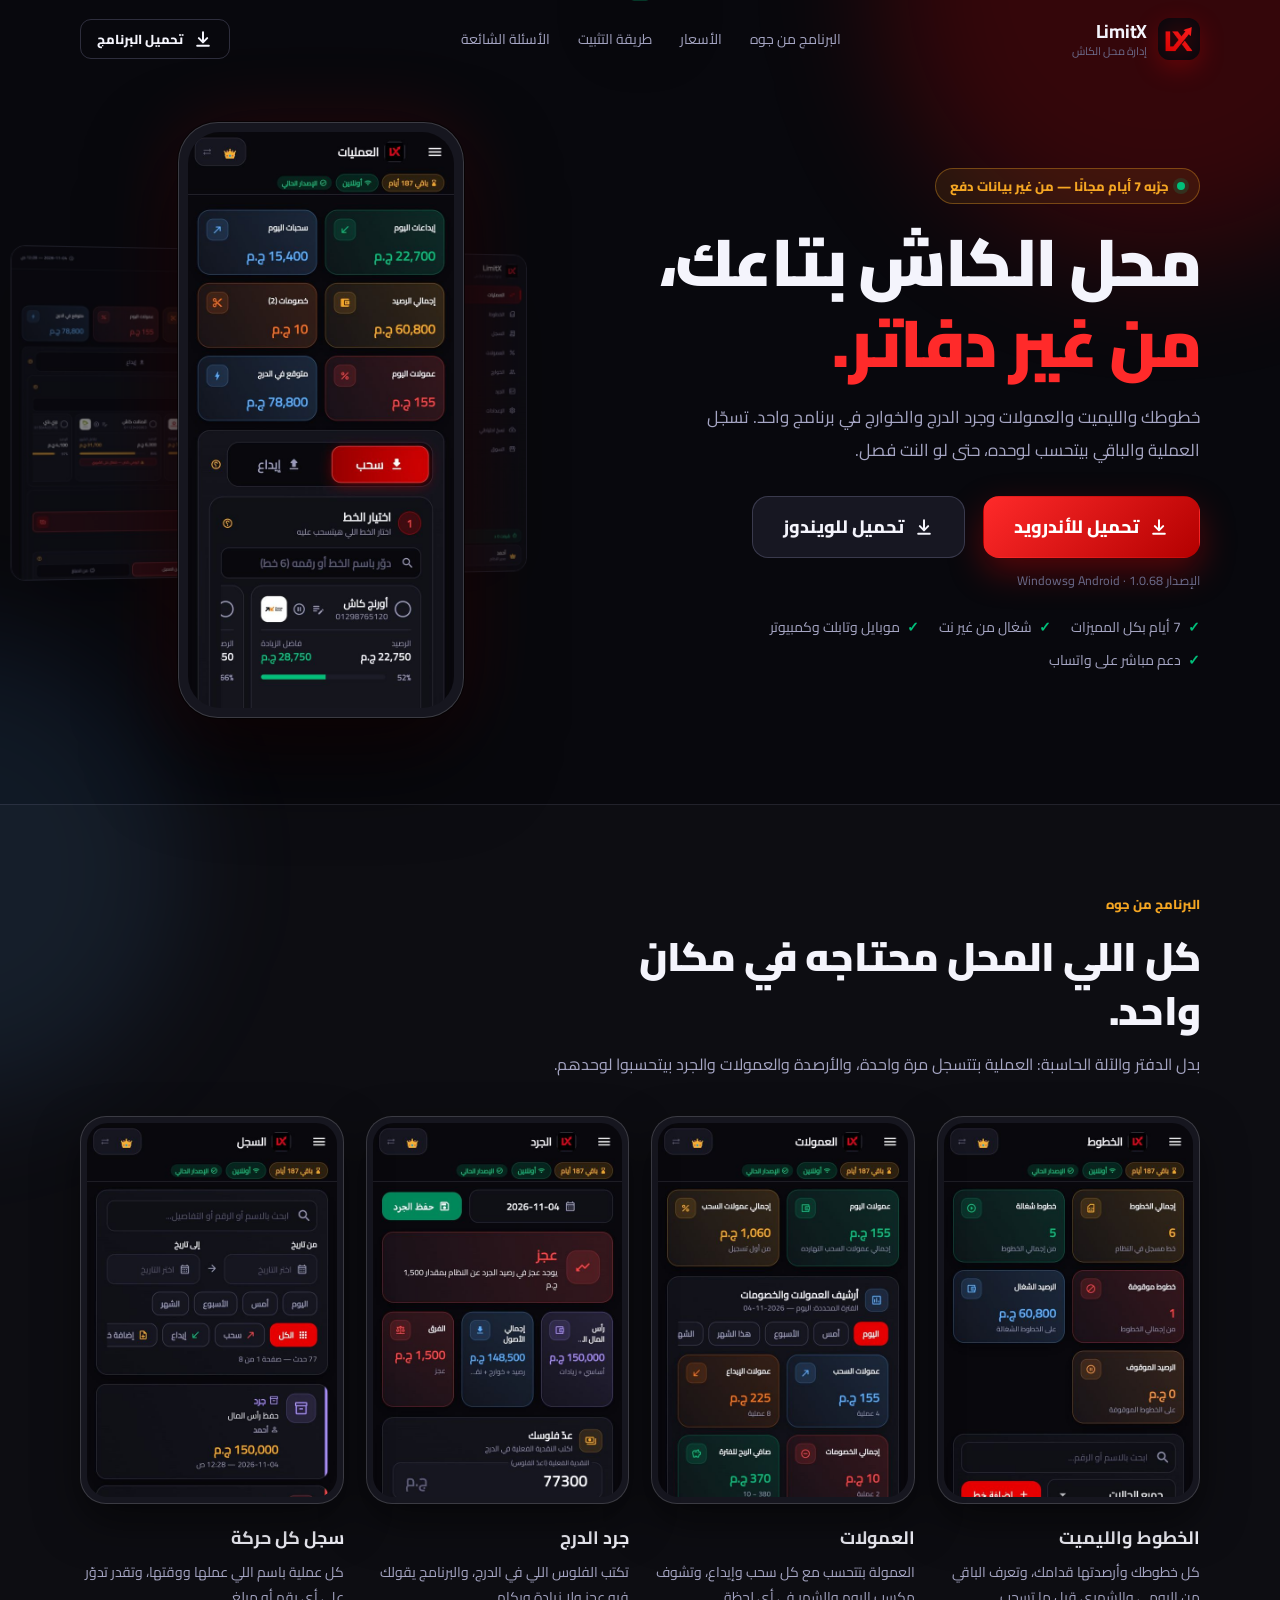
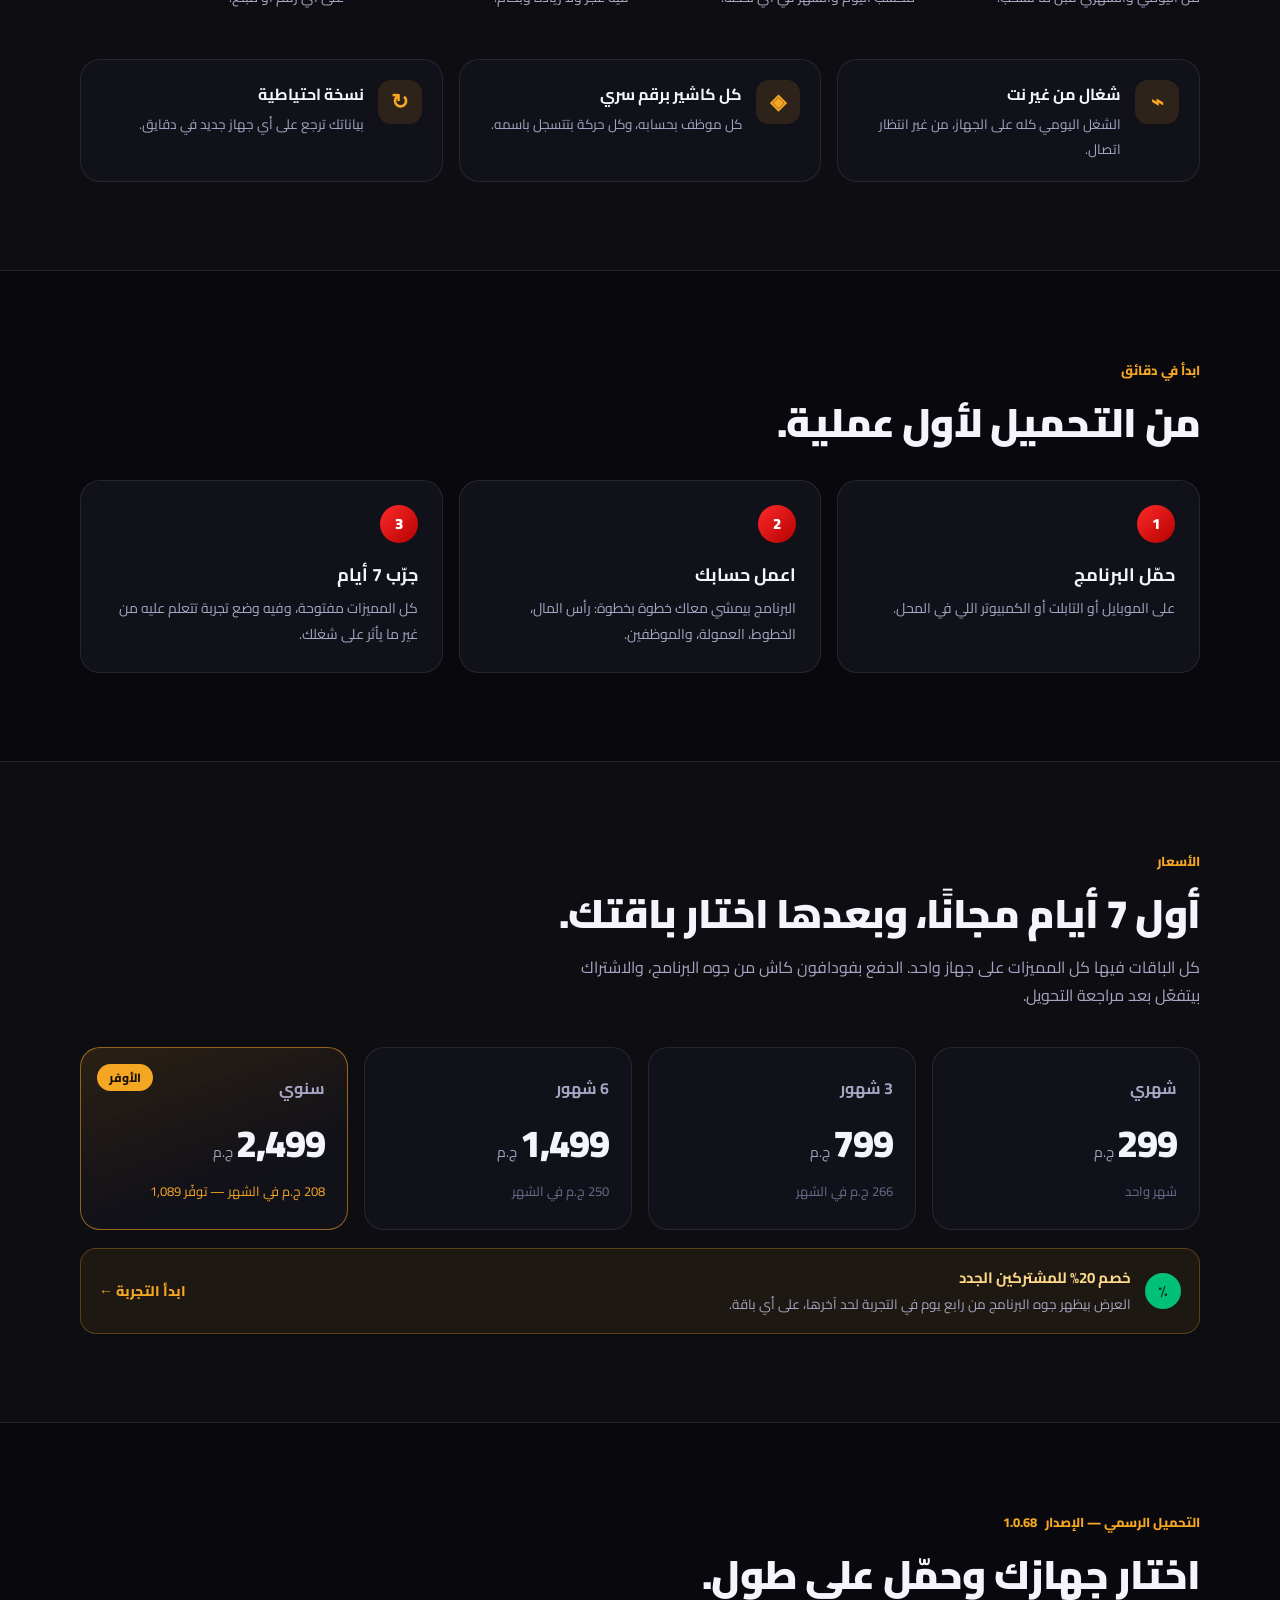
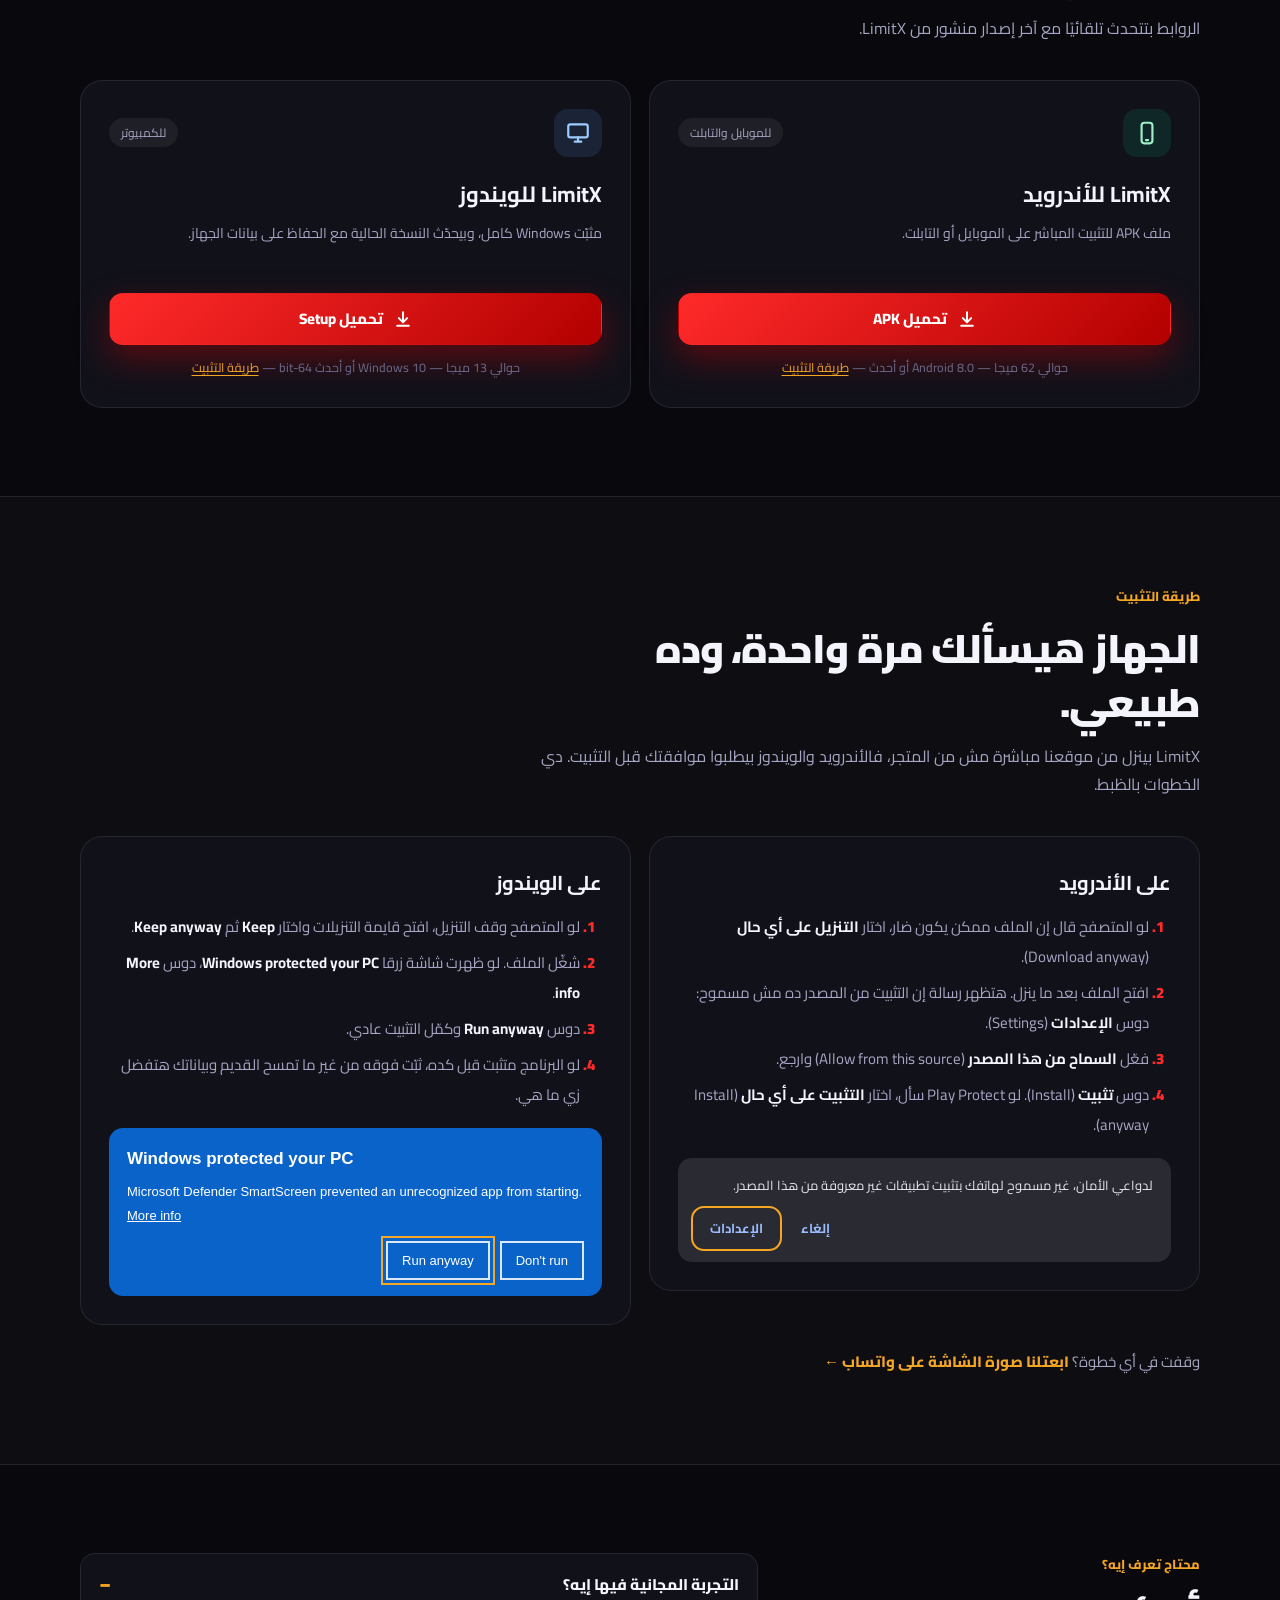
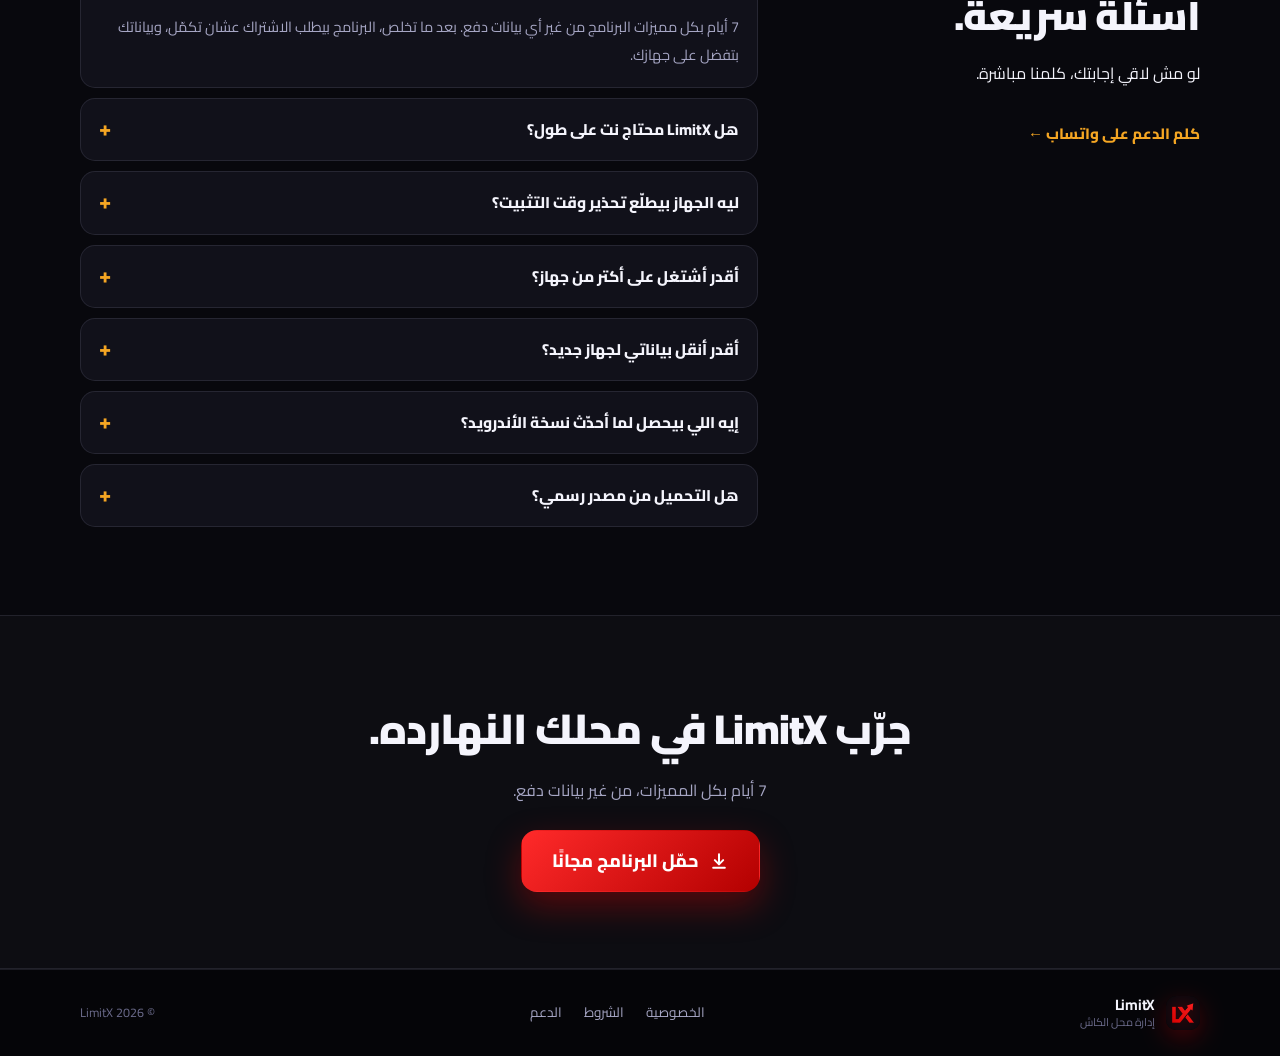
==== index.html @ 3434c6d4 "feat: redesigned page with direct download for the visitor's device The main button now downloads th" ====
<!doctype html>
<html lang="ar" dir="rtl">
  <head>
    <meta charset="utf-8" />
    <meta name="viewport" content="width=device-width, initial-scale=1" />
    <meta name="theme-color" content="#08080d" />
    <meta
      name="description"
      content="LimitX برنامج إدارة محل الكاش: الخطوط والليميت والعمولات والجرد والخوارج على Android وWindows. حمّله وجرّبه 7 أيام مجانًا."
    />
    <meta property="og:title" content="LimitX | إدارة محل الكاش من غير دفاتر" />
    <meta
      property="og:description"
      content="خطوطك وعمولاتك وجرد الدرج في برنامج واحد شغال من غير نت. حمّله وجرّبه 7 أيام مجانًا."
    />
    <meta property="og:type" content="website" />
    <meta property="og:image" content="https://dawoodalaa.github.io/LimitX-site/assets/limitx-icon.png" />
    <title>LimitX | برنامج إدارة محل الكاش</title>
    <link rel="icon" href="assets/limitx-icon.png" />
    <link rel="preconnect" href="https://fonts.googleapis.com" />
    <link rel="preconnect" href="https://fonts.gstatic.com" crossorigin />
    <link rel="stylesheet" href="styles.css?v=3" />
  </head>
  <body>
    <svg width="0" height="0" style="position:absolute" aria-hidden="true">
      <symbol id="i-download" viewBox="0 0 24 24" fill="none" stroke="currentColor" stroke-width="2.4" stroke-linecap="round" stroke-linejoin="round"><path d="M12 4v11" /><path d="m7 11 5 5 5-5" /><path d="M5 20h14" /></symbol>
      <symbol id="i-phone" viewBox="0 0 24 24" fill="none" stroke="currentColor" stroke-width="2" stroke-linecap="round" stroke-linejoin="round"><rect x="7" y="2.5" width="10" height="19" rx="2.5" /><path d="M11 18.5h2" /></symbol>
      <symbol id="i-desktop" viewBox="0 0 24 24" fill="none" stroke="currentColor" stroke-width="2" stroke-linecap="round" stroke-linejoin="round"><rect x="3" y="4" width="18" height="12" rx="2" /><path d="M9 20h6M12 16v4" /></symbol>
    </svg>

    <div class="page-glow page-glow-one"></div>
    <div class="page-glow page-glow-two"></div>

    <header class="site-header container">
      <a class="brand" href="#top" aria-label="LimitX - الصفحة الرئيسية">
        <span class="brand-mark"><img src="assets/limitx-icon.png" alt="" width="42" height="42" /></span>
        <span>
          <strong>LimitX</strong>
          <small>إدارة محل الكاش</small>
        </span>
      </a>
      <nav class="main-nav" aria-label="التنقل الرئيسي">
        <a href="#screens">البرنامج من جوه</a>
        <a href="#pricing">الأسعار</a>
        <a href="#install">طريقة التثبيت</a>
        <a href="#faq">الأسئلة الشائعة</a>
      </nav>
      <a class="button button-small button-outline" href="#download" data-dl="auto" data-short="1"><svg class="dl-icon"><use href="#i-download" /></svg><span data-label>تحميل البرنامج</span></a>
    </header>

    <main id="top">
      <section class="hero container">
        <div class="hero-copy">
          <p class="pill"><span class="status-dot"></span> جرّبه 7 أيام مجانًا — من غير بيانات دفع</p>
          <h1>محل الكاش بتاعك،<br /><em>من غير دفاتر.</em></h1>
          <p class="hero-lead">
            خطوطك والليميت والعمولات وجرد الدرج والخوارج في برنامج واحد.
            تسجّل العملية والباقي بيتحسب لوحده، حتى لو النت فصل.
          </p>

          <div id="hero-cta" class="hero-cta">
            <a id="hero-android" class="button button-primary button-big" href="#download" data-dl="android"><svg class="dl-icon"><use href="#i-download" /></svg><span data-label>تحميل للأندرويد</span></a>
            <a id="hero-windows" class="button button-secondary button-big" href="#download" data-dl="windows"><svg class="dl-icon"><use href="#i-download" /></svg><span data-label>تحميل للويندوز</span></a>
          </div>
          <p id="hero-meta" class="hero-meta">Android وWindows</p>

          <div id="inapp-note" class="notice" hidden>
            <span><strong>التحميل ممكن ما يشتغلش من جوه فيسبوك أو إنستجرام.</strong> افتح الصفحة في Chrome وحمّل من هناك.</span>
            <a id="open-in-chrome" class="button button-small button-outline" href="#download">افتح في Chrome</a>
          </div>
          <div id="ios-note" class="notice" hidden>
            <span><strong>LimitX شغال على أندرويد وويندوز.</strong> ابعت الرابط لنفسك وافتحه على جهاز المحل.</span>
            <a id="share-whatsapp" class="button button-small button-outline" href="https://wa.me/" target="_blank" rel="noopener">ابعت الرابط على واتساب</a>
          </div>
          <div id="app-update-context" class="update-context" hidden>
            <strong>جاي من داخل التطبيق؟</strong>
            <span>احفظ نسخة احتياطية قبل تحديث Android، ثم ثبّت النسخة الجديدة.</span>
          </div>

          <ul class="hero-points">
            <li>7 أيام بكل المميزات</li>
            <li>شغال من غير نت</li>
            <li>موبايل وتابلت وكمبيوتر</li>
            <li>دعم مباشر على واتساب</li>
          </ul>
        </div>

        <div class="hero-visual" aria-hidden="true">
          <img class="desk-shot" src="assets/shot-desktop.jpg" alt="" width="1200" height="750" />
          <div class="phone"><img src="assets/shot-ops.jpg" alt="" width="600" height="1298" /></div>
        </div>
      </section>

      <section id="screens" class="section section-muted">
        <div class="container">
          <div class="section-heading">
            <p class="eyebrow">البرنامج من جوه</p>
            <h2>كل اللي المحل محتاجه في مكان واحد.</h2>
            <p>بدل الدفتر والآلة الحاسبة: العملية بتتسجل مرة واحدة، والأرصدة والعمولات والجرد بيتحسبوا لوحدهم.</p>
          </div>
          <div class="screens">
            <article class="screen-card">
              <div class="phone phone-small"><img src="assets/shot-limits.jpg" alt="شاشة الخطوط والليميت في LimitX" width="560" height="840" loading="lazy" /></div>
              <h3>الخطوط والليميت</h3>
              <p>كل خطوطك وأرصدتها قدامك، وتعرف الباقي من اليومي والشهري قبل ما تسحب.</p>
            </article>
            <article class="screen-card">
              <div class="phone phone-small"><img src="assets/shot-fees.jpg" alt="شاشة العمولات في LimitX" width="560" height="840" loading="lazy" /></div>
              <h3>العمولات</h3>
              <p>العمولة بتتحسب مع كل سحب وإيداع، وتشوف مكسب اليوم والشهر في أي لحظة.</p>
            </article>
            <article class="screen-card">
              <div class="phone phone-small"><img src="assets/shot-jard.jpg" alt="شاشة الجرد في LimitX" width="560" height="840" loading="lazy" /></div>
              <h3>جرد الدرج</h3>
              <p>تكتب الفلوس اللي في الدرج، والبرنامج يقولك فيه عجز ولا زيادة وبكام.</p>
            </article>
            <article class="screen-card">
              <div class="phone phone-small"><img src="assets/shot-log.jpg" alt="سجل العمليات في LimitX" width="560" height="840" loading="lazy" /></div>
              <h3>سجل كل حركة</h3>
              <p>كل عملية باسم اللي عملها ووقتها، وتقدر تدوّر على أي رقم أو مبلغ.</p>
            </article>
          </div>
          <div class="benefits">
            <article class="card benefit"><span class="benefit-icon">⌁</span><div><h3>شغال من غير نت</h3><p>الشغل اليومي كله على الجهاز، من غير انتظار اتصال.</p></div></article>
            <article class="card benefit"><span class="benefit-icon">◈</span><div><h3>كل كاشير برقم سري</h3><p>كل موظف بحسابه، وكل حركة بتتسجل باسمه.</p></div></article>
            <article class="card benefit"><span class="benefit-icon">↻</span><div><h3>نسخة احتياطية</h3><p>بياناتك ترجع على أي جهاز جديد في دقايق.</p></div></article>
          </div>
        </div>
      </section>

      <section id="how-it-works" class="section container">
        <div class="section-heading compact-heading">
          <p class="eyebrow">ابدأ في دقائق</p>
          <h2>من التحميل لأول عملية.</h2>
        </div>
        <div class="steps-grid">
          <article class="step-card"><span>1</span><h3>حمّل البرنامج</h3><p>على الموبايل أو التابلت أو الكمبيوتر اللي في المحل.</p></article>
          <article class="step-card"><span>2</span><h3>اعمل حسابك</h3><p>البرنامج بيمشي معاك خطوة بخطوة: رأس المال، الخطوط، العمولة، والموظفين.</p></article>
          <article class="step-card"><span>3</span><h3>جرّب 7 أيام</h3><p>كل المميزات مفتوحة، وفيه وضع تجربة تتعلم عليه من غير ما يأثر على شغلك.</p></article>
        </div>
      </section>

      <section id="pricing" class="section section-muted">
        <div class="container">
          <div class="section-heading">
            <p class="eyebrow">الأسعار</p>
            <h2>أول 7 أيام مجانًا، وبعدها اختار باقتك.</h2>
            <p>كل الباقات فيها كل المميزات على جهاز واحد. الدفع بفودافون كاش من جوه البرنامج، والاشتراك بيتفعّل بعد مراجعة التحويل.</p>
          </div>
          <div class="price-grid">
            <article class="price-card">
              <h3>شهري</h3>
              <p class="price"><b>299</b> ج.م</p>
              <p class="price-note">شهر واحد</p>
            </article>
            <article class="price-card">
              <h3>3 شهور</h3>
              <p class="price"><b>799</b> ج.م</p>
              <p class="price-note">266 ج.م في الشهر</p>
            </article>
            <article class="price-card">
              <h3>6 شهور</h3>
              <p class="price"><b>1,499</b> ج.م</p>
              <p class="price-note">250 ج.م في الشهر</p>
            </article>
            <article class="price-card price-card-best">
              <span class="price-tag">الأوفر</span>
              <h3>سنوي</h3>
              <p class="price"><b>2,499</b> ج.م</p>
              <p class="price-note">208 ج.م في الشهر — توفّر 1,089</p>
            </article>
          </div>
          <div class="callout">
            <span class="callout-icon">٪</span>
            <div><strong>خصم 20% للمشتركين الجدد</strong><p>العرض بيظهر جوه البرنامج من رابع يوم في التجربة لحد آخرها، على أي باقة.</p></div>
            <a href="#download" data-dl="auto" data-short="1"><span data-label>ابدأ التجربة</span> ←</a>
          </div>
        </div>
      </section>

      <section id="download" class="section container">
        <div class="section-heading">
          <p class="eyebrow">التحميل الرسمي — الإصدار <span data-version>1.0.68</span></p>
          <h2>اختار جهازك وحمّل على طول.</h2>
          <p>الروابط بتتحدث تلقائيًا مع آخر إصدار منشور من LimitX.</p>
        </div>
        <div class="download-grid">
          <article class="download-card" data-platform-card="android">
            <div class="download-card-top"><span class="platform-icon"><svg><use href="#i-phone" /></svg></span><span class="platform-tag">للموبايل والتابلت</span></div>
            <h3>LimitX للأندرويد</h3>
            <p>ملف APK للتثبيت المباشر على الموبايل أو التابلت.</p>
            <a id="download-android" class="button button-primary button-wide" href="https://github.com/DawoodAlaa/limitx-releases/releases/download/v1.0.68/LimitX-App-1.0.68.apk" data-dl="android"><svg class="dl-icon"><use href="#i-download" /></svg>تحميل APK</a>
            <small>حوالي 62 ميجا — Android 8.0 أو أحدث — <a class="inline-link" href="#install-android">طريقة التثبيت</a></small>
          </article>
          <article class="download-card" data-platform-card="windows">
            <div class="download-card-top"><span class="platform-icon"><svg><use href="#i-desktop" /></svg></span><span class="platform-tag">للكمبيوتر</span></div>
            <h3>LimitX للويندوز</h3>
            <p>مثبّت Windows كامل، وبيحدّث النسخة الحالية مع الحفاظ على بيانات الجهاز.</p>
            <a id="download-windows" class="button button-primary button-wide" href="https://github.com/DawoodAlaa/limitx-releases/releases/download/v1.0.68/LimitX-Setup.exe" data-dl="windows"><svg class="dl-icon"><use href="#i-download" /></svg>تحميل Setup</a>
            <small>حوالي 13 ميجا — Windows 10 أو أحدث 64-bit — <a class="inline-link" href="#install-windows">طريقة التثبيت</a></small>
          </article>
        </div>
      </section>

      <section id="install" class="section section-muted">
        <div class="container">
          <div class="section-heading">
            <p class="eyebrow">طريقة التثبيت</p>
            <h2>الجهاز هيسألك مرة واحدة، وده طبيعي.</h2>
            <p>LimitX بينزل من موقعنا مباشرة مش من المتجر، فالأندرويد والويندوز بيطلبوا موافقتك قبل التثبيت. دي الخطوات بالظبط.</p>
          </div>
          <div class="install-grid">
            <article id="install-android" class="install-card">
              <h3>على الأندرويد</h3>
              <ol>
                <li>لو المتصفح قال إن الملف ممكن يكون ضار، اختار <b>التنزيل على أي حال</b> (Download anyway).</li>
                <li>افتح الملف بعد ما ينزل. هتظهر رسالة إن التثبيت من المصدر ده مش مسموح: دوس <b>الإعدادات</b> (Settings).</li>
                <li>فعّل <b>السماح من هذا المصدر</b> (Allow from this source) وارجع.</li>
                <li>دوس <b>تثبيت</b> (Install). لو Play Protect سأل، اختار <b>التثبيت على أي حال</b> (Install anyway).</li>
              </ol>
              <div class="mock mock-android" aria-hidden="true">
                <p>لدواعي الأمان، غير مسموح لهاتفك بتثبيت تطبيقات غير معروفة من هذا المصدر.</p>
                <div class="mock-actions"><span>إلغاء</span><span class="mock-go">الإعدادات</span></div>
              </div>
            </article>
            <article id="install-windows" class="install-card">
              <h3>على الويندوز</h3>
              <ol>
                <li>لو المتصفح وقف التنزيل، افتح قايمة التنزيلات واختار <b>Keep</b> ثم <b>Keep anyway</b>.</li>
                <li>شغّل الملف. لو ظهرت شاشة زرقا <b>Windows protected your PC</b>، دوس <b>More info</b>.</li>
                <li>دوس <b>Run anyway</b> وكمّل التثبيت عادي.</li>
                <li>لو البرنامج متثبت قبل كده، ثبّت فوقه من غير ما تمسح القديم وبياناتك هتفضل زي ما هي.</li>
              </ol>
              <div class="mock mock-windows" aria-hidden="true" dir="ltr">
                <strong>Windows protected your PC</strong>
                <p>Microsoft Defender SmartScreen prevented an unrecognized app from starting. <u>More info</u></p>
                <div class="mock-actions"><span class="mock-go">Run anyway</span><span>Don't run</span></div>
              </div>
            </article>
          </div>
          <p class="install-help">وقفت في أي خطوة؟ <a class="text-link" href="https://wa.me/201002010877" target="_blank" rel="noopener">ابعتلنا صورة الشاشة على واتساب ←</a></p>
        </div>
      </section>

      <section id="faq" class="section container">
        <div class="faq-layout">
          <div class="section-heading compact-heading"><p class="eyebrow">محتاج تعرف إيه؟</p><h2>أسئلة سريعة.</h2><p>لو مش لاقي إجابتك، كلمنا مباشرة.</p><a class="text-link" href="https://wa.me/201002010877" target="_blank" rel="noopener">كلم الدعم على واتساب ←</a></div>
          <div class="faq-list">
            <details open><summary>التجربة المجانية فيها إيه؟</summary><p>7 أيام بكل مميزات البرنامج من غير أي بيانات دفع. بعد ما تخلص، البرنامج بيطلب الاشتراك عشان تكمّل، وبياناتك بتفضل على جهازك.</p></details>
            <details><summary>هل LimitX محتاج نت على طول؟</summary><p>لا. الشغل اليومي والبيانات على الجهاز وبيشتغلوا من غير نت. البرنامج محتاج اتصال كل فترة بس عشان يتأكد من الاشتراك.</p></details>
            <details><summary>ليه الجهاز بيطلّع تحذير وقت التثبيت؟</summary><p>لأن البرنامج بينزل من موقعنا مباشرة مش من متجر التطبيقات، وأي برنامج بالشكل ده بيظهرله نفس السؤال. الخطوات مشروحة في <a class="inline-link" href="#install">طريقة التثبيت</a>.</p></details>
            <details><summary>أقدر أشتغل على أكتر من جهاز؟</summary><p>الاشتراك لجهاز واحد. تقدر تنقل شغلك لجهاز جديد في أي وقت بالنسخة الاحتياطية.</p></details>
            <details><summary>أقدر أنقل بياناتي لجهاز جديد؟</summary><p>أيوه. استخدم النسخة السحابية أو صدّر ملف من شاشة النسخ الاحتياطي، واسترجعه بعد تسجيل الدخول على الجهاز الجديد.</p></details>
            <details><summary>إيه اللي بيحصل لما أحدّث نسخة الأندرويد؟</summary><p>البرنامج بيحفظ نسخة أمان قبل ما يفتح التحديث. لو بتنقل من نسخة قديمة جدًا، احفظ النسخة برّه البرنامج في Files أو Drive، وبعدين ثبّت النسخة الجديدة واسترجع بياناتك.</p></details>
            <details><summary>هل التحميل من مصدر رسمي؟</summary><p>أيوه. الصفحة دي بتقرأ رقم الإصدار من سيرفر LimitX وبتوديك على ملفات الإصدار الرسمية.</p></details>
          </div>
        </div>
      </section>

      <section class="final-cta section-muted">
        <div class="container">
          <h2>جرّب LimitX في محلك النهارده.</h2>
          <p>7 أيام بكل المميزات، من غير بيانات دفع.</p>
          <a class="button button-primary button-big" href="#download" data-dl="auto"><svg class="dl-icon"><use href="#i-download" /></svg><span data-label>حمّل البرنامج مجانًا</span></a>
        </div>
      </section>
    </main>

    <footer class="site-footer">
      <div class="container footer-inner">
        <a class="brand" href="#top"><span class="brand-mark"><img src="assets/limitx-icon.png" alt="" width="34" height="34" /></span><span><strong>LimitX</strong><small>إدارة محل الكاش</small></span></a>
        <div class="footer-links"><a href="privacy.html">الخصوصية</a><a href="terms.html">الشروط</a><a href="https://wa.me/201002010877" target="_blank" rel="noopener">الدعم</a></div>
        <span class="copyright">© 2026 LimitX</span>
      </div>
    </footer>

    <div id="sticky-cta" class="sticky-cta">
      <a class="button button-primary button-wide" href="#download" data-dl="auto"><svg class="dl-icon"><use href="#i-download" /></svg><span data-label>حمّل البرنامج مجانًا</span></a>
    </div>
    <div id="toast" class="toast" role="status" aria-live="polite"></div>
    <script src="app.js?v=3" defer></script>
  </body>
</html>
---- styles.css ----
@import url('https://fonts.googleapis.com/css2?family=Cairo:wght@400;500;600;700;800;900&display=swap');

:root {
  --bg: #08080d;
  --surface: #11111a;
  --surface-2: #171722;
  --line: rgba(160, 160, 200, 0.14);
  --line-strong: rgba(160, 160, 200, 0.26);
  --text: #f4f4fc;
  --muted: #a6a6c4;
  --muted-2: #6c6c8c;
  --red: #e60000;
  --red-dark: #b30000;
  --gold: #f5a623;
  --green: #00c07a;
  --blue: #5aacff;
  --shadow: 0 24px 70px rgba(0, 0, 0, 0.45);
  color-scheme: dark;
}

* { box-sizing: border-box; }
[hidden] { display: none !important; }
html { scroll-behavior: smooth; scroll-padding-top: 16px; }
body {
  margin: 0;
  min-width: 320px;
  background: var(--bg);
  color: var(--text);
  font-family: 'Cairo', Tahoma, Arial, sans-serif;
  font-size: 16px;
  line-height: 1.75;
  overflow-x: hidden;
}
img { max-width: 100%; }
a { color: inherit; text-decoration: none; }
button, a { -webkit-tap-highlight-color: transparent; }
.container { width: min(1120px, calc(100% - 40px)); margin: 0 auto; }
.page-glow { position: fixed; z-index: -1; border-radius: 999px; filter: blur(60px); pointer-events: none; }
.page-glow-one { width: 560px; height: 560px; top: -300px; right: -160px; background: rgba(230, 0, 0, .2); }
.page-glow-two { width: 460px; height: 460px; left: -280px; top: 640px; background: rgba(90, 172, 255, .1); }

/* الهيدر */
.site-header { min-height: 78px; display: flex; align-items: center; justify-content: space-between; gap: 24px; }
.brand { display: inline-flex; align-items: center; gap: 11px; min-width: max-content; }
.brand-mark { width: 42px; height: 42px; display: grid; place-items: center; overflow: hidden; border-radius: 12px; box-shadow: 0 8px 24px rgba(230, 0, 0, .28); }
.brand-mark img { width: 100%; height: 100%; object-fit: cover; }
.brand strong { display: block; font-size: 19px; line-height: 1.1; letter-spacing: -.3px; }
.brand small { display: block; margin-top: 3px; color: var(--muted-2); font-size: 11px; line-height: 1.1; }
.main-nav { display: flex; align-items: center; gap: 28px; color: var(--muted); font-size: 14px; }
.main-nav a, .footer-links a { transition: color .2s ease; }
.main-nav a:hover, .footer-links a:hover, .text-link:hover { color: var(--text); }

/* الأزرار */
.button { display: inline-flex; align-items: center; justify-content: center; gap: 10px; min-height: 52px; padding: 10px 24px; border: 1px solid transparent; border-radius: 14px; font-family: inherit; font-weight: 800; font-size: 15px; cursor: pointer; transition: transform .2s ease, box-shadow .2s ease, border-color .2s ease; }
.button:hover { transform: translateY(-2px); }
.button-primary { color: #fff; background: linear-gradient(135deg, #ff2a2a, var(--red-dark)); box-shadow: 0 14px 34px rgba(230, 0, 0, .34); }
.button-primary:hover { box-shadow: 0 18px 40px rgba(230, 0, 0, .46); }
.button-secondary { color: var(--text); background: var(--surface-2); border-color: var(--line-strong); }
.button-secondary:hover { border-color: rgba(255, 255, 255, .4); }
.button-outline, .button-small { min-height: 40px; padding: 7px 16px; border-color: var(--line-strong); color: var(--text); font-size: 13px; border-radius: 11px; }
.button-outline:hover { border-color: rgba(230, 0, 0, .6); }
.button-ghost { color: var(--muted); border-color: var(--line); background: rgba(255, 255, 255, .03); }
.button-wide { width: 100%; }
.button-big { min-height: 62px; padding: 12px 30px; font-size: 18px; border-radius: 16px; }
.dl-icon { width: 20px; height: 20px; flex: 0 0 auto; }
.is-loading { opacity: .75; }

/* الهيرو */
.hero { display: grid; grid-template-columns: 1.1fr .9fr; align-items: center; gap: 48px; padding: 42px 0 84px; }
.eyebrow { display: flex; align-items: center; gap: 8px; margin: 0 0 14px; color: var(--gold); font-size: 13px; font-weight: 800; }
.pill { display: inline-flex; align-items: center; gap: 8px; margin: 0 0 18px; padding: 6px 14px; border: 1px solid rgba(245, 166, 35, .35); border-radius: 999px; background: rgba(245, 166, 35, .09); color: var(--gold); font-size: 13px; font-weight: 800; }
.status-dot { width: 8px; height: 8px; display: inline-block; border-radius: 50%; background: var(--green); box-shadow: 0 0 0 4px rgba(0, 192, 122, .16); }
.hero h1 { margin: 0; font-size: clamp(38px, 5.4vw, 66px); line-height: 1.22; letter-spacing: -1.6px; font-weight: 900; }
.hero h1 em { color: #ff2a2a; font-style: normal; }
.hero-lead { max-width: 540px; margin: 18px 0 0; color: var(--muted); font-size: 17px; line-height: 1.95; }
.hero-cta { display: flex; flex-wrap: wrap; align-items: center; gap: 12px 18px; margin-top: 28px; }
.cta-alt-link { color: var(--muted); font-size: 14px; font-weight: 700; text-decoration: underline; text-underline-offset: 4px; }
.cta-alt-link:hover { color: var(--text); }
.hero-meta { margin: 12px 0 0; color: var(--muted-2); font-size: 12.5px; }
.hero-points { display: flex; flex-wrap: wrap; gap: 8px 20px; margin: 24px 0 0; padding: 0; list-style: none; color: var(--muted); font-size: 14px; }
.hero-points li::before { content: '✓'; margin-left: 7px; color: var(--green); font-weight: 900; }
.notice { display: grid; gap: 10px; margin-top: 16px; padding: 14px 16px; border: 1px solid rgba(245, 166, 35, .35); border-radius: 14px; background: rgba(245, 166, 35, .08); color: #f7dca0; font-size: 14px; line-height: 1.8; }
.notice strong { color: #ffd98a; }
.notice .button { justify-self: start; }
.update-context { display: grid; gap: 2px; margin-top: 16px; padding: 12px 14px; border: 1px solid rgba(90, 172, 255, .3); border-radius: 12px; background: rgba(90, 172, 255, .08); font-size: 13px; }
.update-context span { color: var(--muted); }

.hero-visual { position: relative; display: grid; place-items: center; min-height: 600px; }
.desk-shot { position: absolute; top: 130px; left: -64px; width: 108%; height: auto; max-width: none; border: 1px solid var(--line-strong); border-radius: 14px; opacity: .5; box-shadow: var(--shadow); transform: perspective(1200px) rotateY(8deg); }
.phone { position: relative; z-index: 1; width: 286px; padding: 9px; border: 1px solid rgba(255, 255, 255, .16); border-radius: 40px; background: #16161f; box-shadow: 0 40px 90px rgba(0, 0, 0, .7), 0 0 0 1px rgba(0, 0, 0, .6), 0 0 80px rgba(230, 0, 0, .16); }
.phone img { display: block; width: 100%; height: auto; border-radius: 32px; }
.phone-small { width: 100%; padding: 6px; border-radius: 26px; box-shadow: 0 18px 44px rgba(0, 0, 0, .5); }
.phone-small img { border-radius: 21px; }

/* الأقسام */
.section { padding: 88px 0; }
.section-muted { background: rgba(255, 255, 255, .022); border-top: 1px solid var(--line); border-bottom: 1px solid var(--line); }
.section-heading { max-width: 660px; margin-bottom: 38px; }
.section-heading h2 { margin: 0; font-size: clamp(27px, 3.2vw, 40px); line-height: 1.35; letter-spacing: -.8px; font-weight: 900; }
.section-heading > p:last-child { margin: 12px 0 0; color: var(--muted); font-size: 16px; }
.compact-heading { margin-bottom: 30px; }
.card { border: 1px solid var(--line); border-radius: 20px; background: var(--surface); }

/* صور البرنامج */
.screens { display: grid; grid-template-columns: repeat(4, 1fr); gap: 22px; }
.screen-card h3 { margin: 18px 0 0; font-size: 18px; }
.screen-card p { margin: 6px 0 0; color: var(--muted); font-size: 14px; line-height: 1.85; }
.benefits { display: grid; grid-template-columns: repeat(3, 1fr); gap: 16px; margin-top: 48px; }
.benefit { display: flex; gap: 14px; padding: 20px; }
.benefit-icon { flex: 0 0 auto; display: grid; width: 44px; height: 44px; place-items: center; border-radius: 13px; color: var(--gold); background: rgba(245, 166, 35, .12); font-size: 21px; font-weight: 900; }
.benefit h3 { margin: 0; font-size: 16px; }
.benefit p { margin: 4px 0 0; color: var(--muted); font-size: 13.5px; line-height: 1.8; }

/* الخطوات */
.steps-grid { display: grid; grid-template-columns: repeat(3, 1fr); gap: 16px; }
.step-card { padding: 24px; border: 1px solid var(--line); border-radius: 20px; background: var(--surface); }
.step-card > span { display: grid; width: 38px; height: 38px; place-items: center; margin-bottom: 16px; border-radius: 50%; color: #fff; background: linear-gradient(135deg, #ff2a2a, var(--red-dark)); font-size: 15px; font-weight: 900; }
.step-card h3 { margin: 0; font-size: 18px; }
.step-card p { margin: 6px 0 0; color: var(--muted); font-size: 14px; line-height: 1.85; }

/* الأسعار */
.price-grid { display: grid; grid-template-columns: repeat(4, 1fr); gap: 16px; }
.price-card { position: relative; padding: 26px 22px; border: 1px solid var(--line); border-radius: 20px; background: var(--surface); }
.price-card-best { border-color: rgba(245, 166, 35, .55); background: linear-gradient(160deg, rgba(245, 166, 35, .13), var(--surface) 70%); }
.price-card h3 { margin: 0; color: var(--muted); font-size: 16px; }
.price { margin: 8px 0 0; color: var(--muted); font-size: 14px; }
.price b { color: var(--text); font-size: 38px; font-weight: 900; letter-spacing: -1px; }
.price-note { margin: 4px 0 0; color: var(--muted-2); font-size: 13px; }
.price-card-best .price-note { color: var(--gold); }
.price-tag { position: absolute; top: 16px; left: 16px; padding: 3px 12px; border-radius: 20px; color: #1a1205; background: var(--gold); font-size: 12px; font-weight: 800; }
.callout { display: flex; align-items: center; gap: 14px; margin-top: 18px; padding: 16px 18px; border: 1px solid rgba(245, 166, 35, .28); border-radius: 16px; background: rgba(245, 166, 35, .07); }
.callout-icon { display: grid; flex: 0 0 auto; width: 36px; height: 36px; place-items: center; border-radius: 50%; color: #132018; background: var(--green); font-weight: 900; }
.callout strong { display: block; color: #ffd98a; font-size: 15px; }
.callout p { margin: 2px 0 0; color: var(--muted); font-size: 13.5px; }
.callout > a { flex: 0 0 auto; margin-right: auto; color: var(--gold); font-size: 14px; font-weight: 800; }

/* التحميل */
.download-grid { display: grid; grid-template-columns: repeat(2, 1fr); gap: 18px; }
.download-card { padding: 28px; border: 1px solid var(--line); border-radius: 22px; background: var(--surface); }
.download-card-top { display: flex; justify-content: space-between; align-items: center; margin-bottom: 18px; }
.platform-icon { display: grid; width: 48px; height: 48px; place-items: center; border-radius: 14px; color: #a1efc8; background: rgba(0, 192, 122, .12); }
.platform-icon svg { width: 26px; height: 26px; }
.download-card[data-platform-card='windows'] .platform-icon { color: #9ecbff; background: rgba(90, 172, 255, .12); }
.platform-tag { padding: 4px 12px; border-radius: 20px; color: var(--muted); background: rgba(255, 255, 255, .06); font-size: 12px; }
.download-card h3 { margin: 0; font-size: 22px; }
.download-card p { min-height: 54px; margin: 8px 0 18px; color: var(--muted); font-size: 14px; line-height: 1.85; }
.download-card small { display: block; margin-top: 12px; color: var(--muted-2); font-size: 12.5px; text-align: center; }
.inline-link { color: var(--gold); text-decoration: underline; text-underline-offset: 3px; }
[data-platform-card].is-recommended { border-color: rgba(0, 192, 122, .6); box-shadow: 0 0 0 3px rgba(0, 192, 122, .09); }
[data-platform-card].is-recommended .platform-tag { color: #06281b; background: var(--green); font-weight: 800; }

/* التثبيت */
.install-grid { display: grid; grid-template-columns: repeat(2, 1fr); gap: 18px; align-items: start; }
.install-card { padding: 28px; border: 1px solid var(--line); border-radius: 22px; background: var(--surface); transition: border-color .3s ease, box-shadow .3s ease; }
.install-card.is-active { border-color: rgba(245, 166, 35, .7); box-shadow: 0 0 0 4px rgba(245, 166, 35, .12); }
.install-card h3 { margin: 0 0 12px; font-size: 20px; }
.install-card ol { margin: 0; padding-right: 22px; color: var(--muted); font-size: 15px; line-height: 2; }
.install-card li { margin-bottom: 6px; }
.install-card li::marker { color: #ff2a2a; font-weight: 900; }
.install-card b { color: var(--text); }
.mock { margin-top: 18px; padding: 16px 18px; border-radius: 14px; font-size: 13px; line-height: 1.8; }
.mock p { margin: 0; }
.mock-actions { display: flex; justify-content: flex-end; gap: 10px; margin-top: 14px; }
.mock-actions span { padding: 6px 14px; border-radius: 8px; font-weight: 700; }
.mock-android { color: #e8e8f0; background: #2a2a33; }
.mock-android .mock-actions span { color: #9bbcff; }
.mock-windows { color: #fff; background: #0a63c9; font-family: 'Segoe UI', Tahoma, Arial, sans-serif; text-align: left; }
.mock-windows strong { display: block; margin-bottom: 6px; font-size: 17px; font-weight: 600; }
.mock-windows .mock-actions span { border: 2px solid rgba(255, 255, 255, .85); border-radius: 0; font-weight: 400; }
.mock .mock-go { outline: 2px solid var(--gold); outline-offset: 3px; }
.install-help { margin: 24px 0 0; color: var(--muted); font-size: 15px; }
.text-link { display: inline-block; color: var(--gold); font-size: 15px; font-weight: 800; }

/* الأسئلة */
.faq-layout { display: grid; grid-template-columns: .72fr 1.28fr; gap: 60px; align-items: start; }
.faq-layout .text-link { margin-top: 18px; }
.faq-list { display: grid; gap: 10px; }
details { padding: 2px 18px; border: 1px solid var(--line); border-radius: 15px; background: var(--surface); }
summary { cursor: pointer; padding: 15px 0; list-style: none; color: var(--text); font-size: 15.5px; font-weight: 800; }
summary::-webkit-details-marker { display: none; }
summary::before { content: '+'; float: left; color: var(--gold); font-size: 22px; line-height: 1.1; }
details[open] summary::before { content: '−'; }
details p { margin: 0 0 16px; color: var(--muted); font-size: 14.5px; line-height: 1.95; }

/* آخر دعوة */
.final-cta { padding: 76px 0; text-align: center; }
.final-cta h2 { margin: 0; font-size: clamp(27px, 3.4vw, 42px); font-weight: 900; letter-spacing: -.8px; }
.final-cta p { margin: 10px auto 26px; max-width: 520px; color: var(--muted); }

/* الفوتر */
.site-footer { padding: 26px 0; border-top: 1px solid var(--line); background: rgba(0, 0, 0, .35); }
.footer-inner { display: flex; align-items: center; justify-content: space-between; gap: 20px; }
.footer-inner .brand-mark { width: 34px; height: 34px; border-radius: 10px; }
.footer-inner .brand strong { font-size: 15px; }
.footer-links { display: flex; gap: 22px; color: var(--muted); font-size: 13.5px; }
.copyright { color: var(--muted-2); font-size: 12.5px; }

/* صفحات الخصوصية والشروط */
.legal-main { padding: 56px 0 96px; }
.legal-card { max-width: 820px; margin: 0 auto; padding: clamp(24px, 5vw, 50px); border: 1px solid var(--line); border-radius: 22px; background: var(--surface); box-shadow: var(--shadow); }
.legal-card h1 { margin: 0 0 10px; font-size: clamp(30px, 5vw, 46px); letter-spacing: -1px; }
.legal-card .updated { margin: 0 0 34px; color: var(--muted-2); font-size: 13px; }
.legal-card h2 { margin: 30px 0 8px; color: var(--gold); font-size: 19px; }
.legal-card p, .legal-card li { color: var(--muted); font-size: 15px; line-height: 2; }
.legal-card ul { margin: 8px 0 0; padding-right: 22px; }
.legal-card a { color: var(--gold); text-decoration: underline; text-underline-offset: 3px; }
.legal-back { display: inline-flex; margin-bottom: 24px; color: var(--muted); font-size: 14px; }
.legal-back:hover { color: var(--text); }

/* شريط التحميل الثابت على الموبايل + التنبيه */
.sticky-cta { position: fixed; z-index: 30; right: 0; left: 0; bottom: 0; display: none; padding: 10px 14px calc(10px + env(safe-area-inset-bottom)); border-top: 1px solid var(--line-strong); background: rgba(8, 8, 13, .94); backdrop-filter: blur(12px); transform: translateY(110%); transition: transform .25s ease; }
.sticky-cta.is-visible { transform: none; }
.toast { position: fixed; z-index: 40; top: 16px; right: 50%; width: max-content; max-width: calc(100% - 28px); padding: 12px 18px; border: 1px solid rgba(0, 192, 122, .5); border-radius: 14px; background: #0c1f18; color: #c9f5e3; font-size: 14.5px; font-weight: 700; box-shadow: var(--shadow); transform: translate(50%, -160%); transition: transform .3s ease; }
.toast.is-visible { transform: translate(50%, 0); }

@media (max-width: 980px) {
  .hero { grid-template-columns: 1fr; gap: 44px; padding: 30px 0 70px; }
  .hero-visual { min-height: 0; }
  .desk-shot { display: none; }
  .phone { width: 250px; }
  .price-grid { grid-template-columns: repeat(2, 1fr); }
  .faq-layout { grid-template-columns: 1fr; gap: 28px; }
  .benefits { grid-template-columns: 1fr; margin-top: 36px; }
  .screens { display: flex; gap: 16px; margin: 0 -20px; padding: 4px 20px 14px; overflow-x: auto; scroll-snap-type: x mandatory; -webkit-overflow-scrolling: touch; scrollbar-width: none; }
  .screens::-webkit-scrollbar { display: none; }
  .screen-card { flex: 0 0 min(64%, 250px); scroll-snap-align: center; }
}
@media (max-width: 680px) {
  body { padding-bottom: 80px; }
  .container { width: calc(100% - 32px); }
  .site-header { min-height: 68px; }
  .main-nav { display: none; }
  .hero h1 { font-size: 40px; letter-spacing: -1.2px; }
  .hero-lead { font-size: 16px; }
  .hero-cta { display: grid; gap: 14px; }
  .hero-cta .button { width: 100%; }
  .cta-alt-link { text-align: center; }
  .hero-meta { text-align: center; }
  .hero-points { display: grid; grid-template-columns: 1fr 1fr; gap: 6px 10px; font-size: 13.5px; }
  .section { padding: 64px 0; }
  .steps-grid, .download-grid, .install-grid { grid-template-columns: 1fr; }
  .screens { margin: 0 -16px; padding: 4px 16px 14px; }
  .price-card { padding: 20px 16px; }
  .price b { font-size: 30px; }
  .price-tag { top: 12px; left: 12px; }
  .download-card, .install-card { padding: 22px 18px; }
  .download-card p { min-height: 0; }
  .callout { align-items: flex-start; flex-wrap: wrap; }
  .callout > a { width: 100%; margin-right: 50px; }
  .footer-inner { align-items: flex-start; flex-wrap: wrap; }
  .footer-links { order: 3; width: 100%; }
  .sticky-cta { display: block; }
}
@media (prefers-reduced-motion: reduce) {
  html { scroll-behavior: auto; }
  * { transition: none !important; }
}
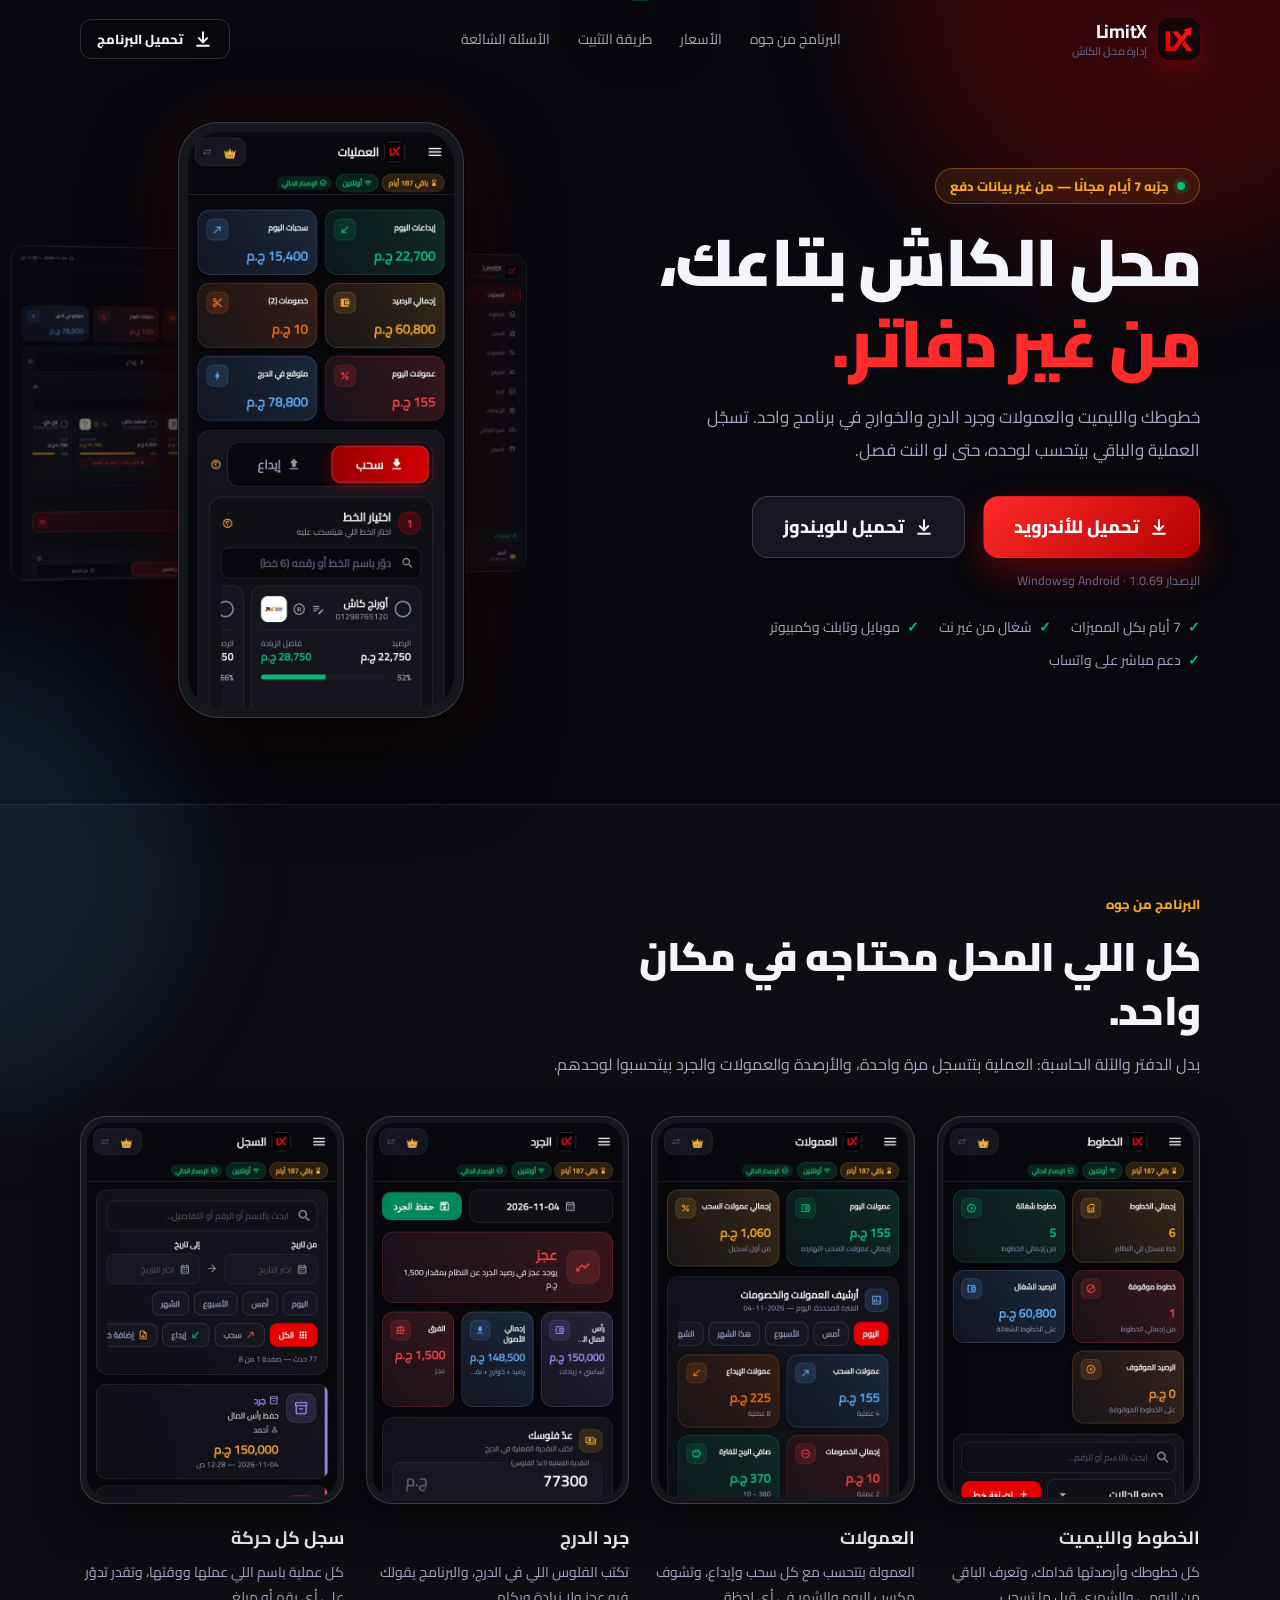
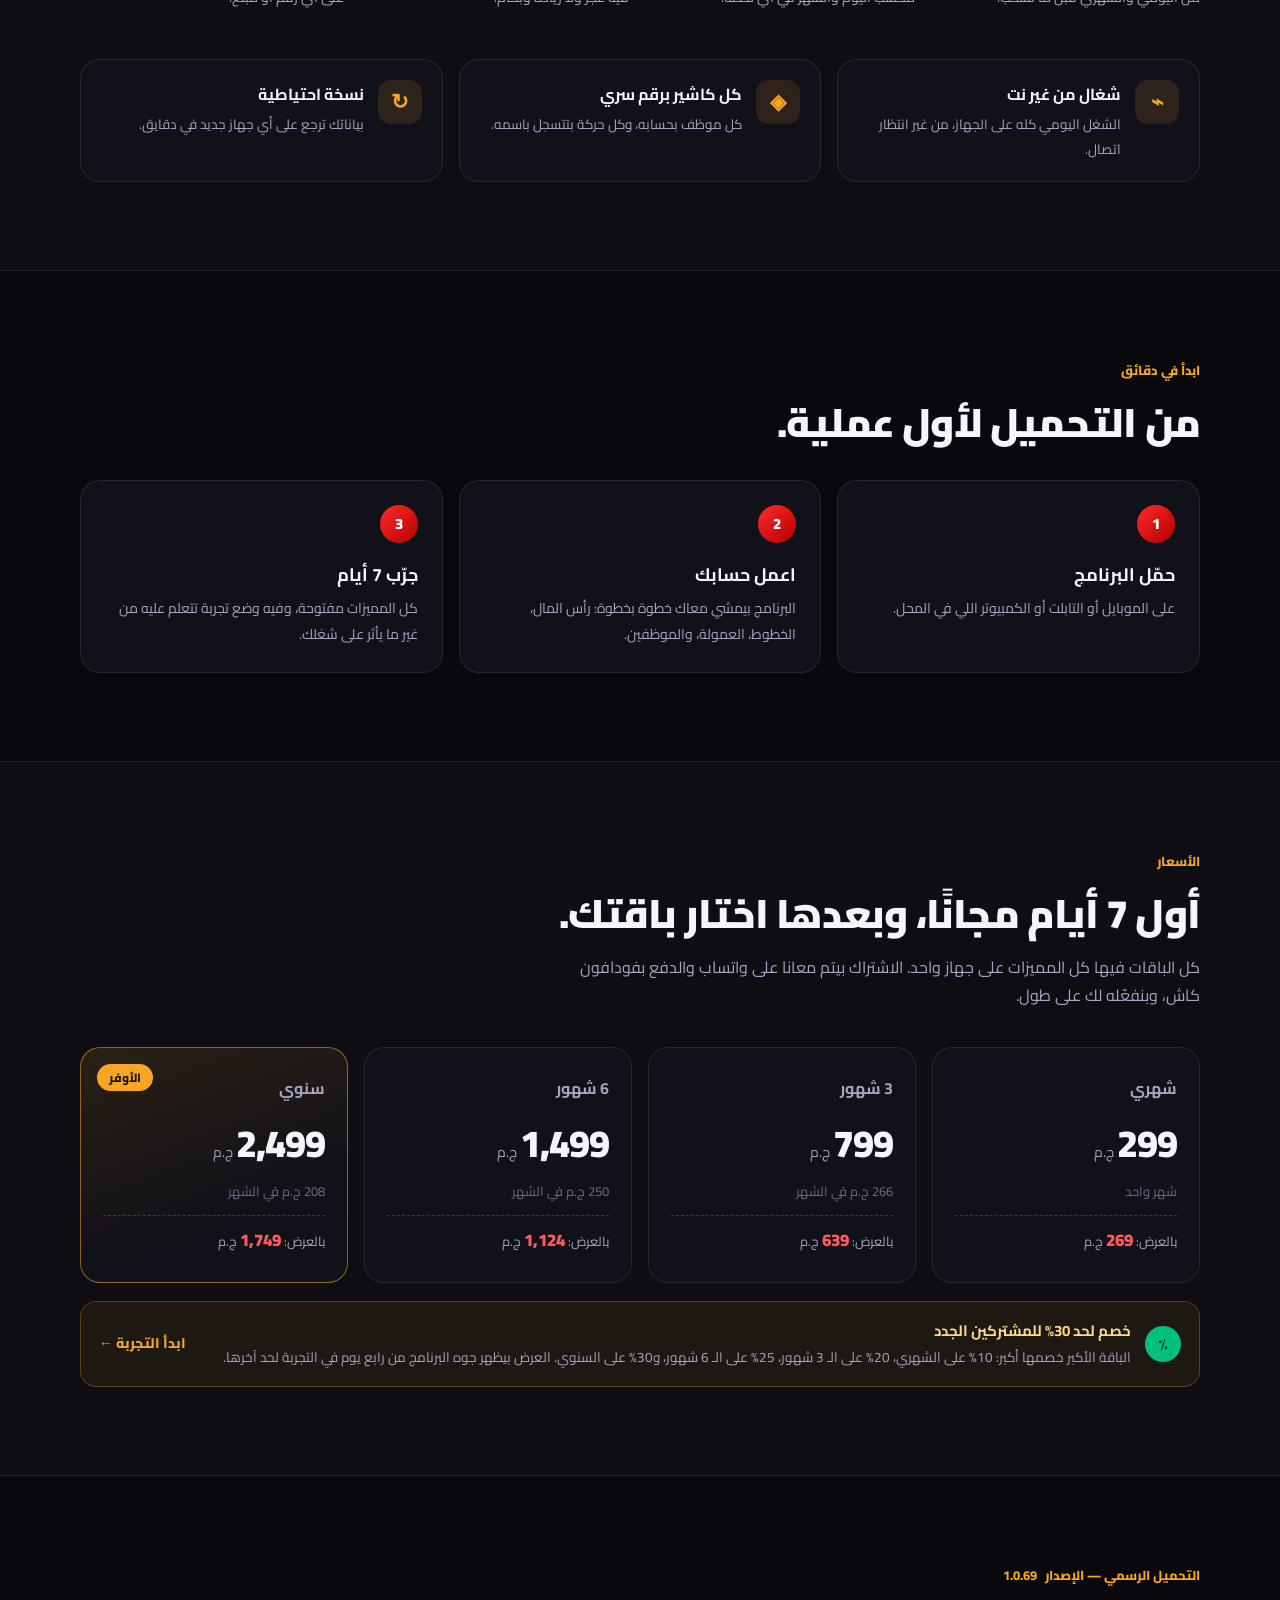
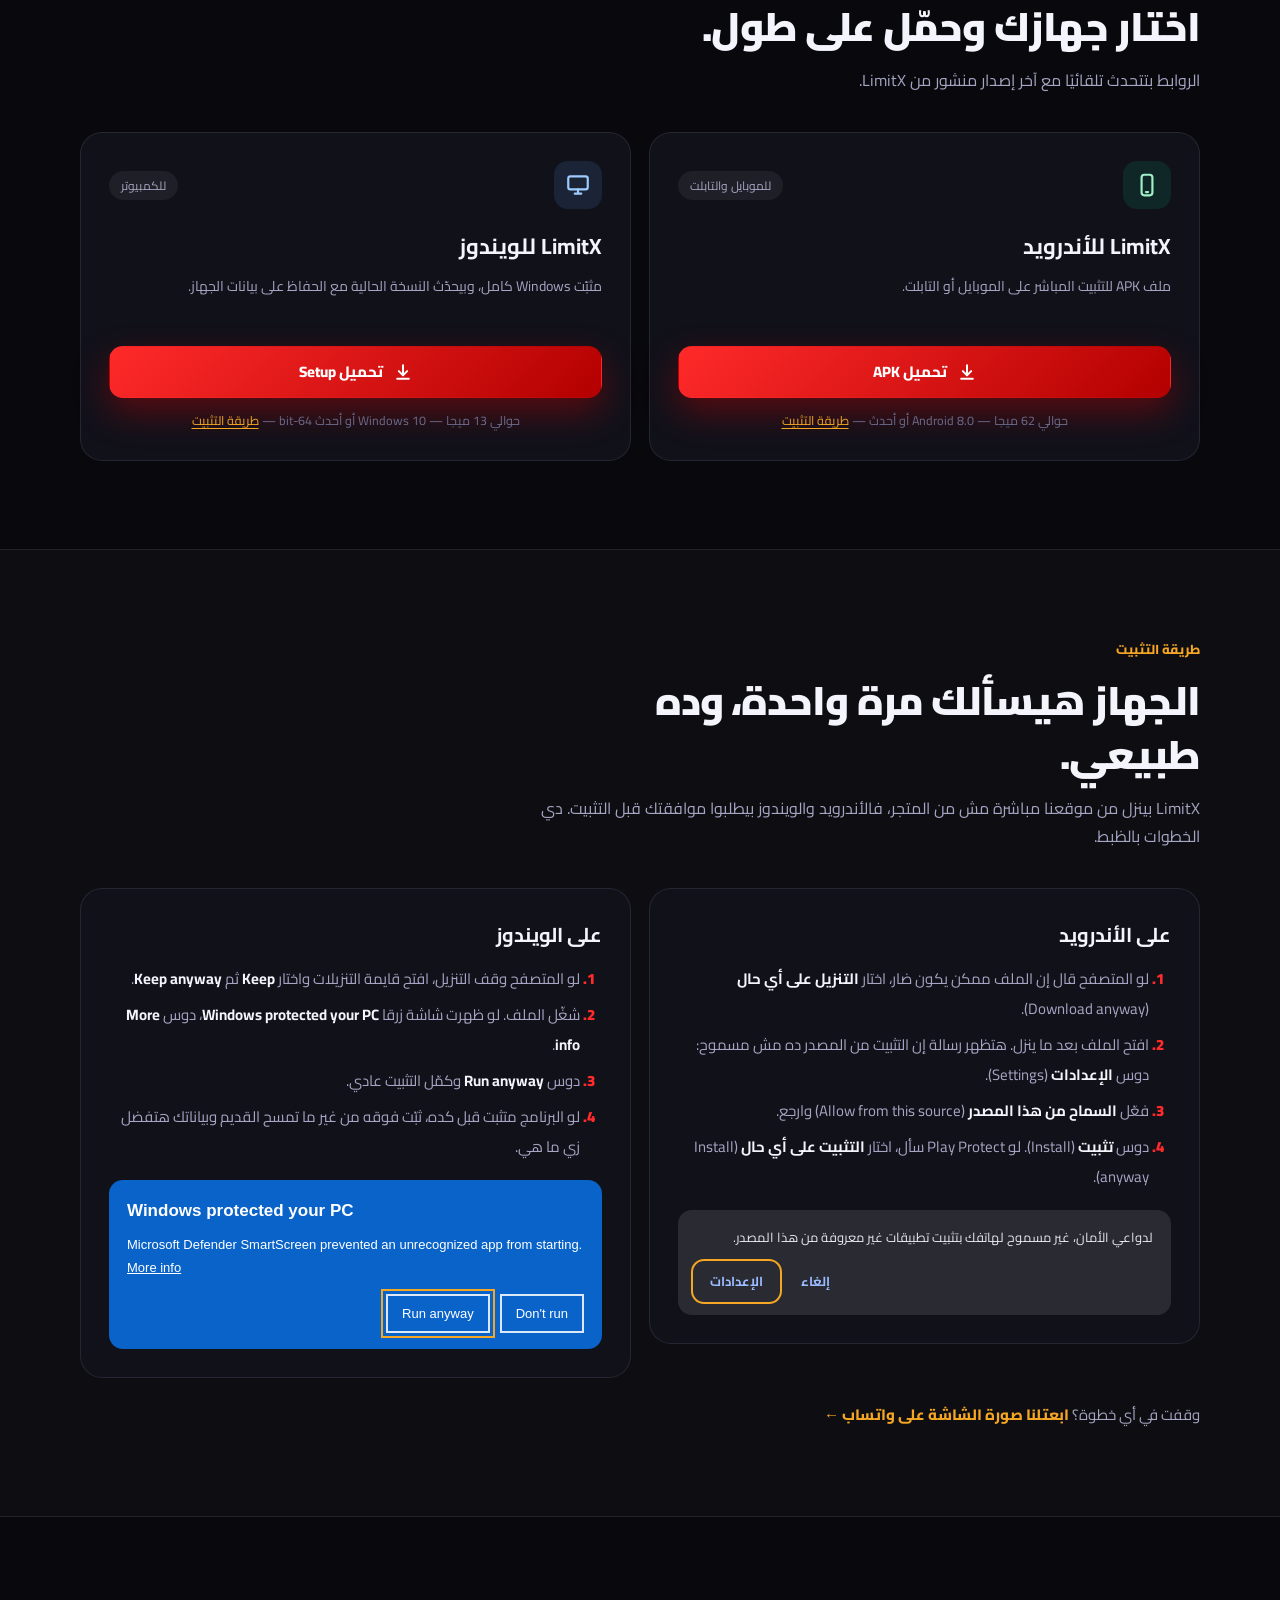
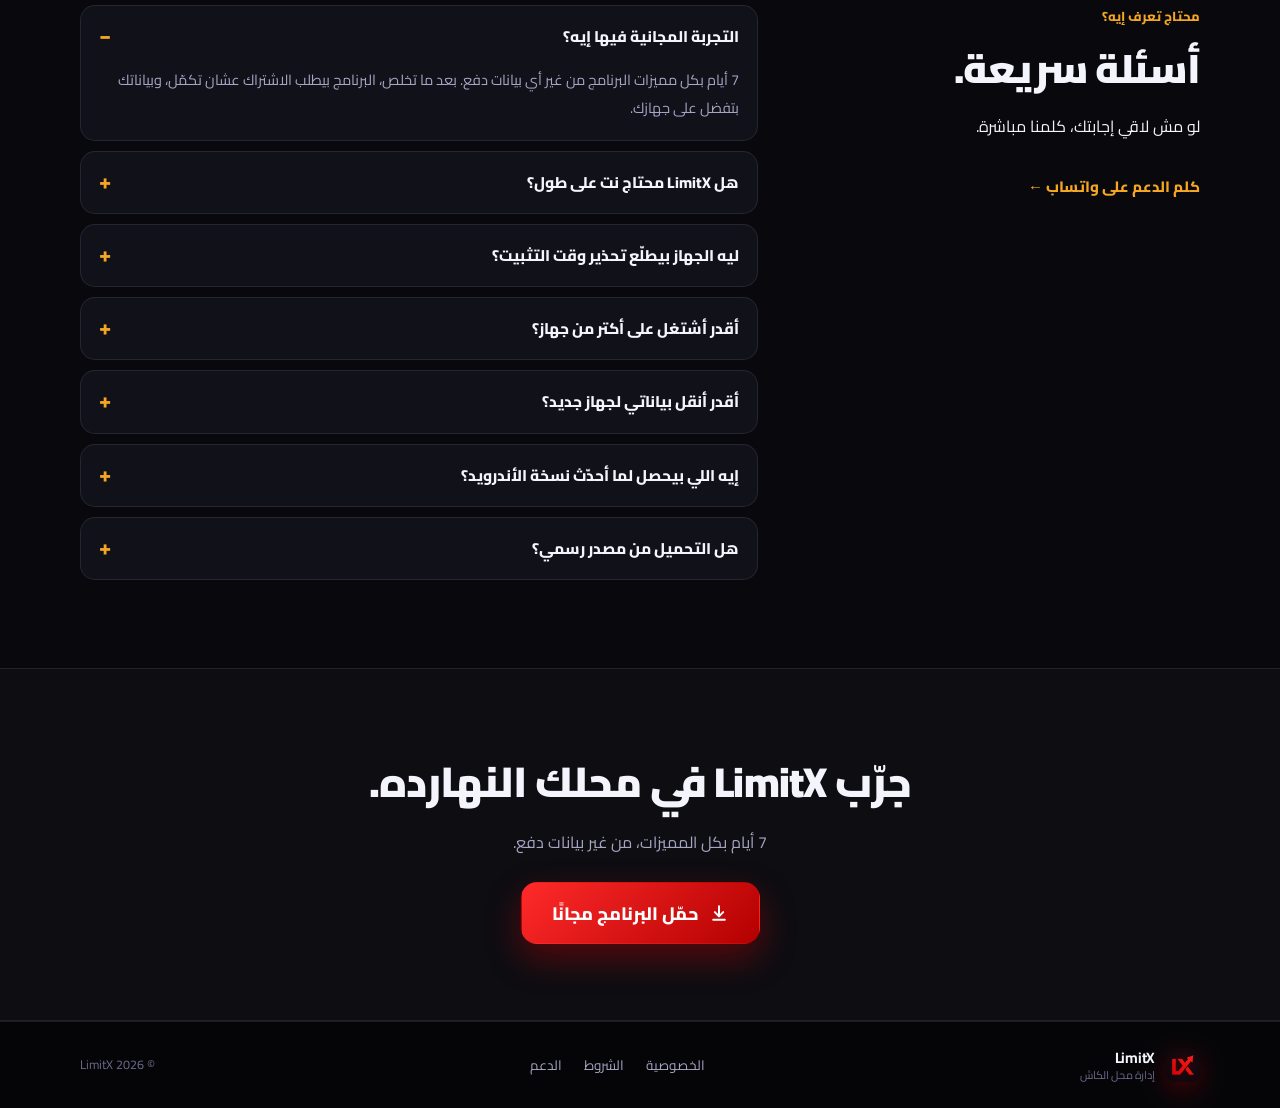
==== commit fe7f6b05: "feat: tiered trial offer prices and 1.0.69 links Co-Authored-By: Claude Fable 5.2 <noreply@anthropic" ====
--- a/index.html
+++ b/index.html
@@ -19,7 +19,7 @@
     <link rel="icon" href="assets/limitx-icon.png" />
     <link rel="preconnect" href="https://fonts.googleapis.com" />
     <link rel="preconnect" href="https://fonts.gstatic.com" crossorigin />
-    <link rel="stylesheet" href="styles.css?v=3" />
+    <link rel="stylesheet" href="styles.css?v=4" />
   </head>
   <body>
     <svg width="0" height="0" style="position:absolute" aria-hidden="true">
@@ -145,34 +145,38 @@
           <div class="section-heading">
             <p class="eyebrow">الأسعار</p>
             <h2>أول 7 أيام مجانًا، وبعدها اختار باقتك.</h2>
-            <p>كل الباقات فيها كل المميزات على جهاز واحد. الدفع بفودافون كاش من جوه البرنامج، والاشتراك بيتفعّل بعد مراجعة التحويل.</p>
+            <p>كل الباقات فيها كل المميزات على جهاز واحد. الاشتراك بيتم معانا على واتساب والدفع بفودافون كاش، وبنفعّله لك على طول.</p>
           </div>
           <div class="price-grid">
             <article class="price-card">
               <h3>شهري</h3>
               <p class="price"><b>299</b> ج.م</p>
               <p class="price-note">شهر واحد</p>
+              <p class="price-offer">بالعرض: <b>269</b> ج.م</p>
             </article>
             <article class="price-card">
               <h3>3 شهور</h3>
               <p class="price"><b>799</b> ج.م</p>
               <p class="price-note">266 ج.م في الشهر</p>
+              <p class="price-offer">بالعرض: <b>639</b> ج.م</p>
             </article>
             <article class="price-card">
               <h3>6 شهور</h3>
               <p class="price"><b>1,499</b> ج.م</p>
               <p class="price-note">250 ج.م في الشهر</p>
+              <p class="price-offer">بالعرض: <b>1,124</b> ج.م</p>
             </article>
             <article class="price-card price-card-best">
               <span class="price-tag">الأوفر</span>
               <h3>سنوي</h3>
               <p class="price"><b>2,499</b> ج.م</p>
-              <p class="price-note">208 ج.م في الشهر — توفّر 1,089</p>
+              <p class="price-note">208 ج.م في الشهر</p>
+              <p class="price-offer">بالعرض: <b>1,749</b> ج.م</p>
             </article>
           </div>
           <div class="callout">
             <span class="callout-icon">٪</span>
-            <div><strong>خصم 20% للمشتركين الجدد</strong><p>العرض بيظهر جوه البرنامج من رابع يوم في التجربة لحد آخرها، على أي باقة.</p></div>
+            <div><strong>خصم لحد 30% للمشتركين الجدد</strong><p>الباقة الأكبر خصمها أكبر: 10% على الشهري، 20% على الـ 3 شهور، 25% على الـ 6 شهور، و30% على السنوي. العرض بيظهر جوه البرنامج من رابع يوم في التجربة لحد آخرها.</p></div>
             <a href="#download" data-dl="auto" data-short="1"><span data-label>ابدأ التجربة</span> ←</a>
           </div>
         </div>
@@ -278,6 +282,6 @@
       <a class="button button-primary button-wide" href="#download" data-dl="auto"><svg class="dl-icon"><use href="#i-download" /></svg><span data-label>حمّل البرنامج مجانًا</span></a>
     </div>
     <div id="toast" class="toast" role="status" aria-live="polite"></div>
-    <script src="app.js?v=3" defer></script>
+    <script src="app.js?v=4" defer></script>
   </body>
 </html>
--- a/styles.css
+++ b/styles.css
@@ -126,7 +126,8 @@
 .price { margin: 8px 0 0; color: var(--muted); font-size: 14px; }
 .price b { color: var(--text); font-size: 38px; font-weight: 900; letter-spacing: -1px; }
 .price-note { margin: 4px 0 0; color: var(--muted-2); font-size: 13px; }
-.price-card-best .price-note { color: var(--gold); }
+.price-offer { margin: 12px 0 0; padding-top: 10px; border-top: 1px dashed var(--line-strong); color: var(--muted); font-size: 13px; }
+.price-offer b { color: #ff5a5a; font-size: 17px; font-weight: 900; }
 .price-tag { position: absolute; top: 16px; left: 16px; padding: 3px 12px; border-radius: 20px; color: #1a1205; background: var(--gold); font-size: 12px; font-weight: 800; }
 .callout { display: flex; align-items: center; gap: 14px; margin-top: 18px; padding: 16px 18px; border: 1px solid rgba(245, 166, 35, .28); border-radius: 16px; background: rgba(245, 166, 35, .07); }
 .callout-icon { display: grid; flex: 0 0 auto; width: 36px; height: 36px; place-items: center; border-radius: 50%; color: #132018; background: var(--green); font-weight: 900; }
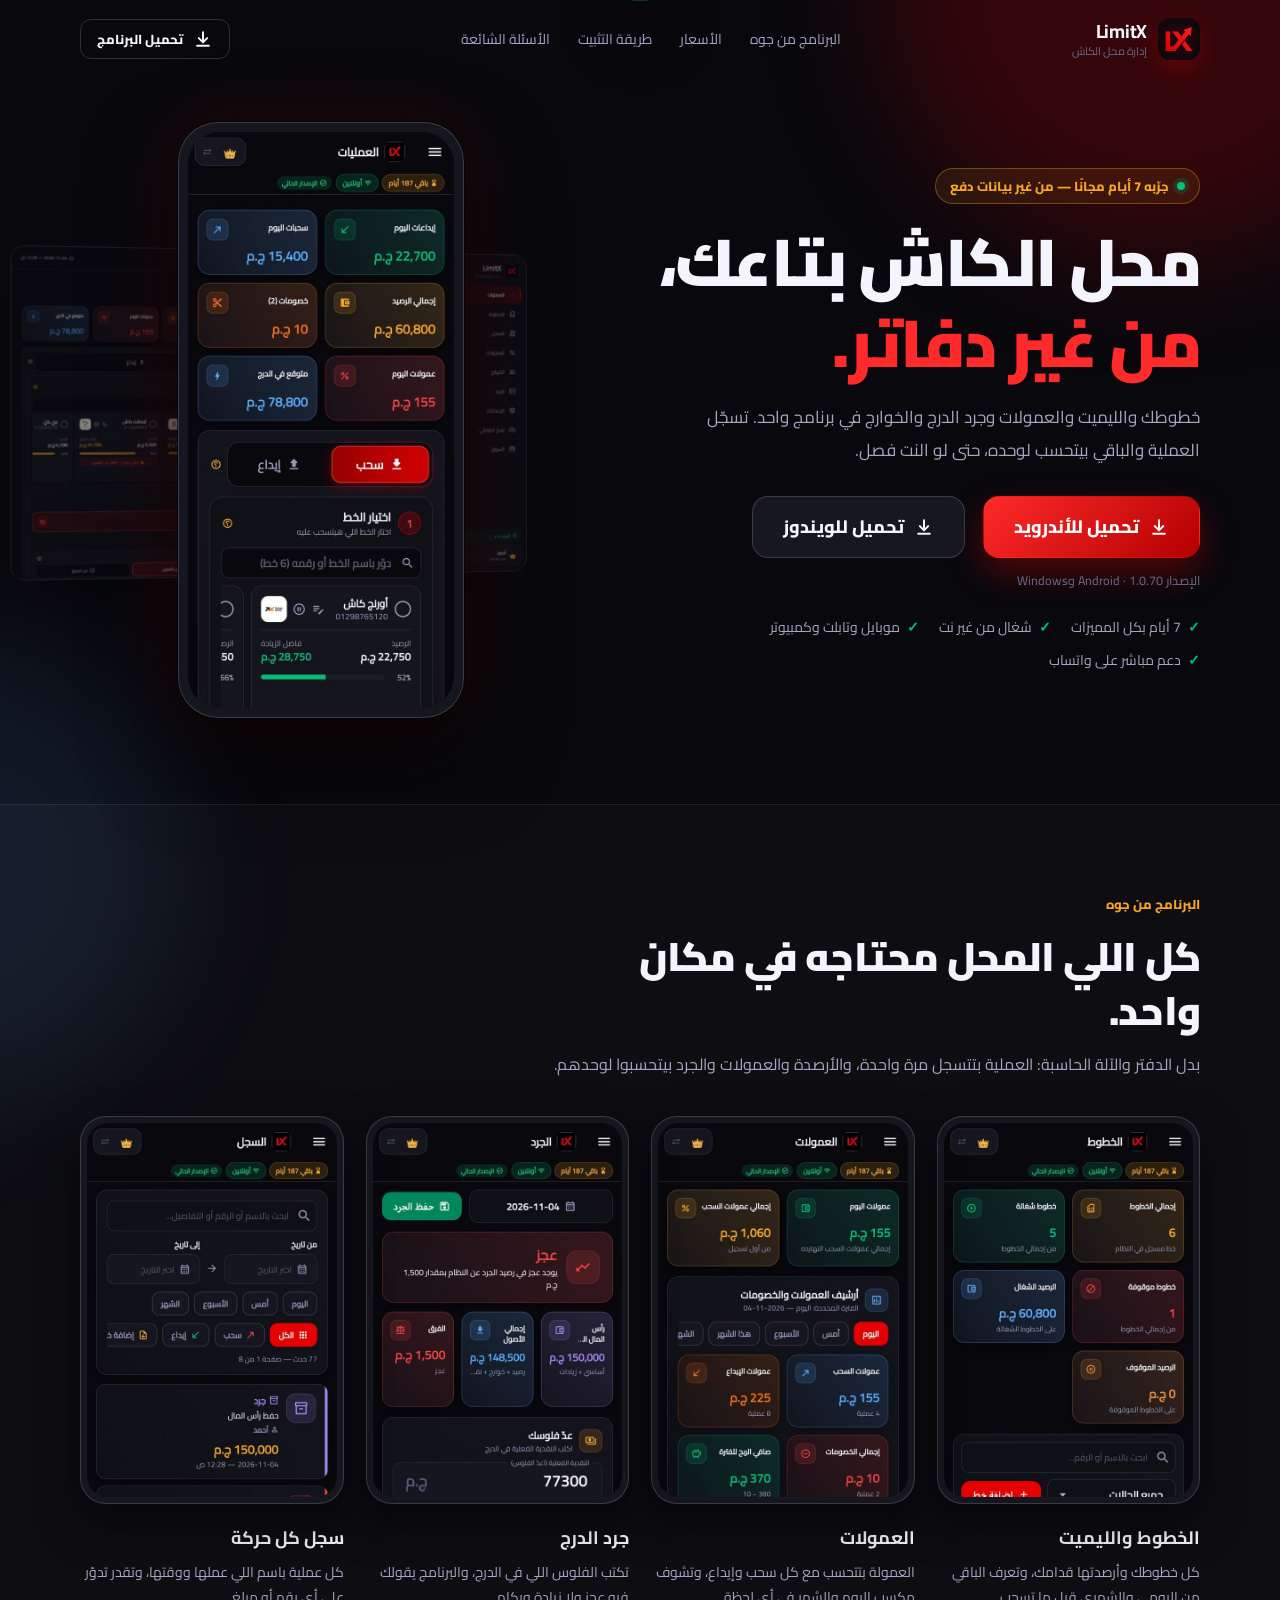
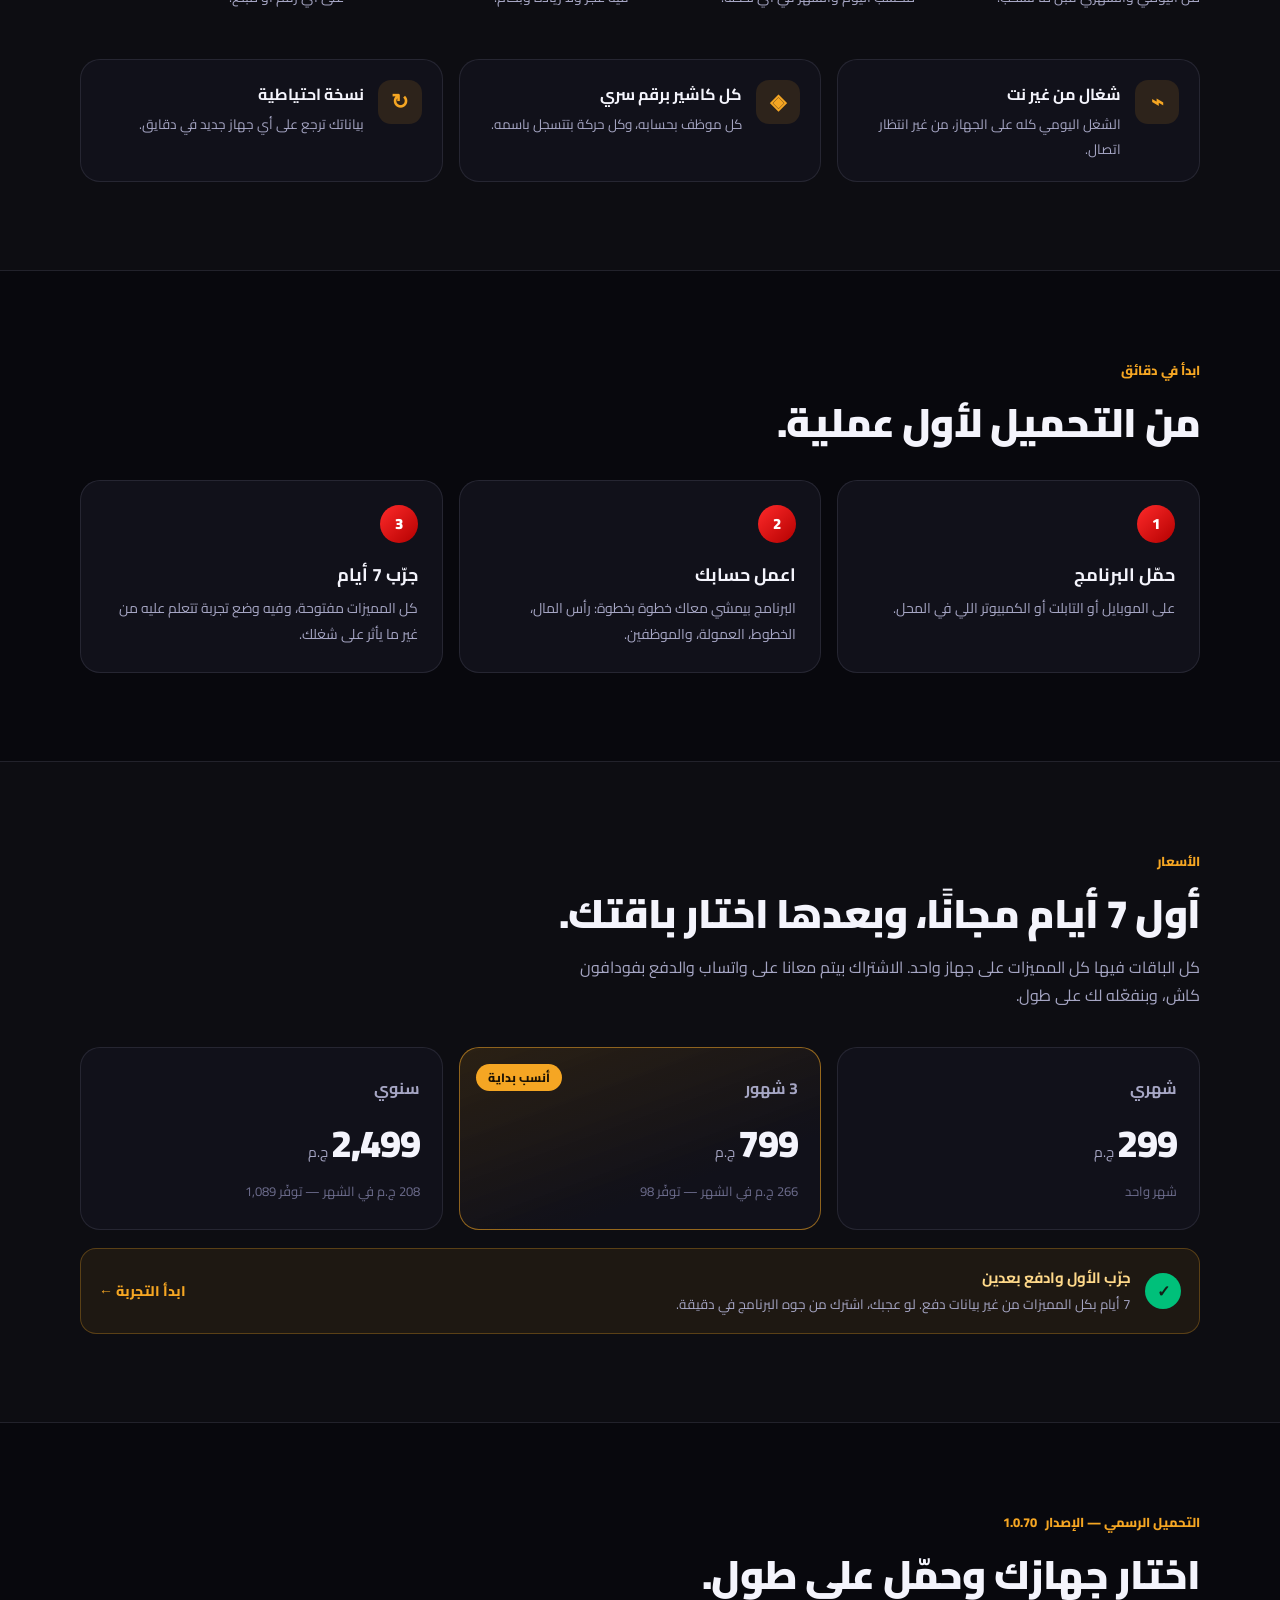
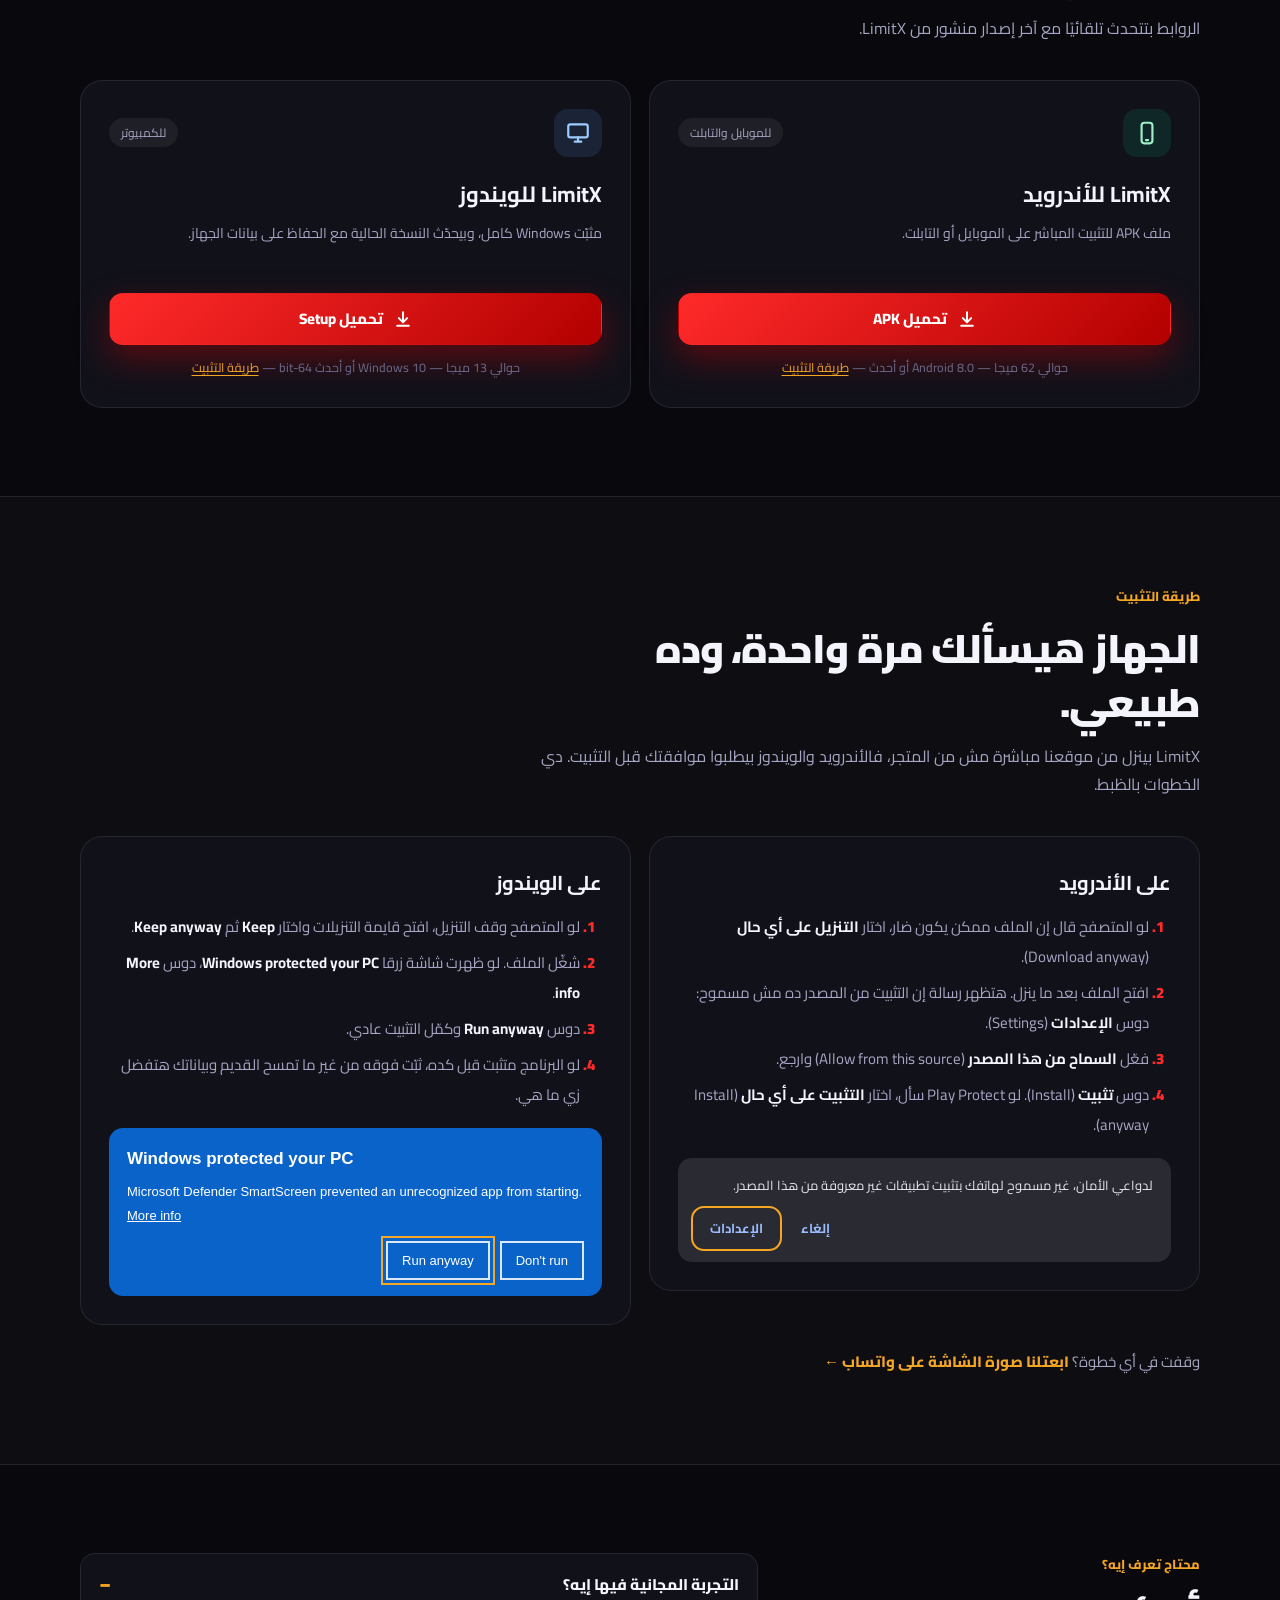
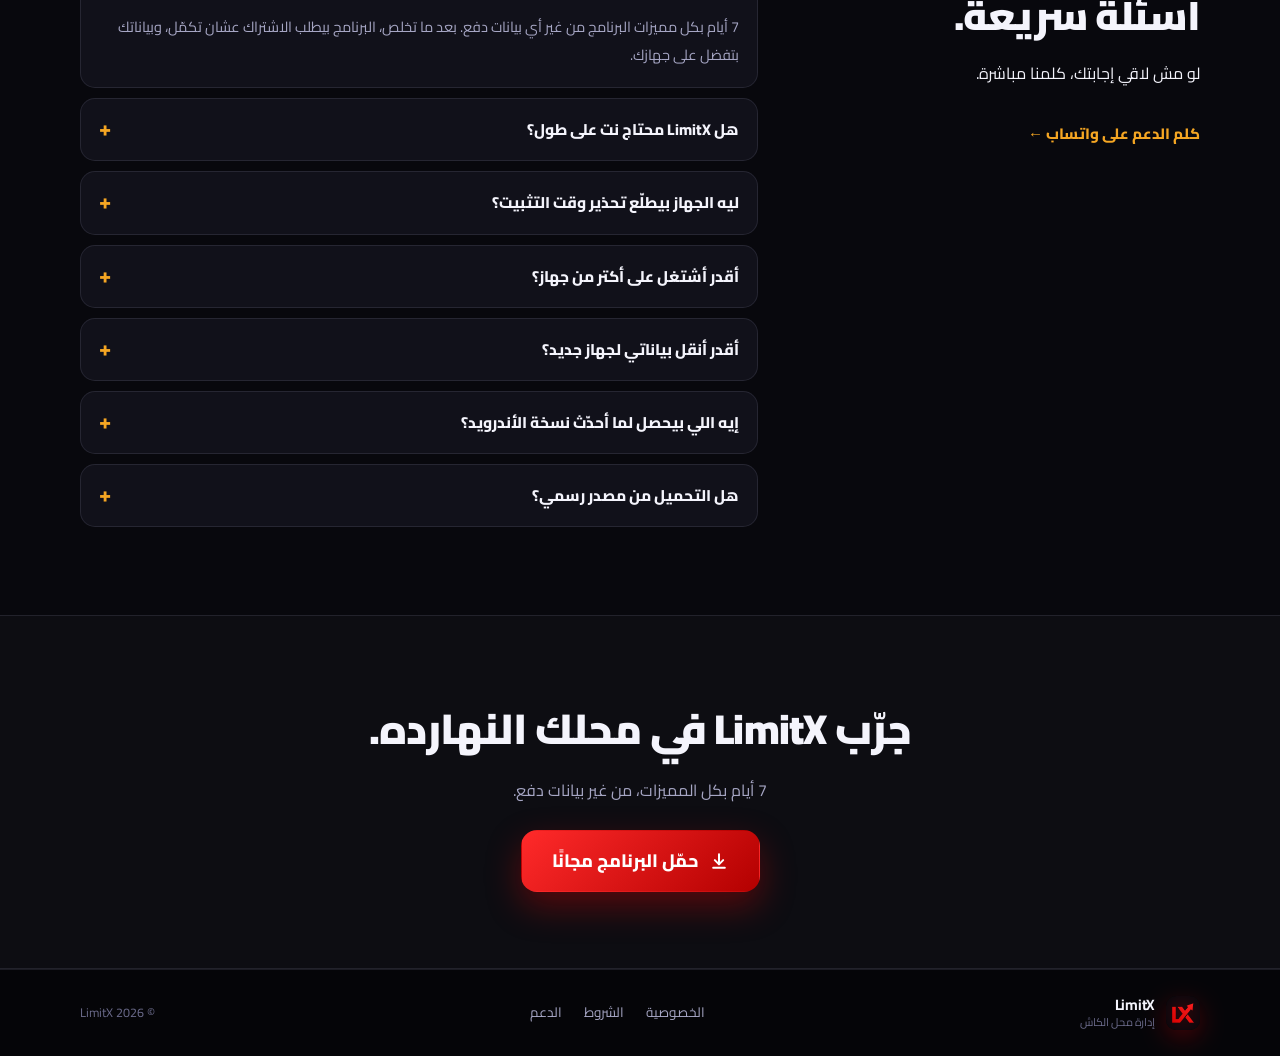
==== commit d795a8b3: "feat: three plans at regular prices and 1.0.70 links Co-Authored-By: Claude Opus 5.5 <noreply@anthro" ====
--- a/index.html
+++ b/index.html
@@ -19,7 +19,7 @@
     <link rel="icon" href="assets/limitx-icon.png" />
     <link rel="preconnect" href="https://fonts.googleapis.com" />
     <link rel="preconnect" href="https://fonts.gstatic.com" crossorigin />
-    <link rel="stylesheet" href="styles.css?v=4" />
+    <link rel="stylesheet" href="styles.css?v=5" />
   </head>
   <body>
     <svg width="0" height="0" style="position:absolute" aria-hidden="true">
@@ -152,31 +152,22 @@
               <h3>شهري</h3>
               <p class="price"><b>299</b> ج.م</p>
               <p class="price-note">شهر واحد</p>
-              <p class="price-offer">بالعرض: <b>269</b> ج.م</p>
-            </article>
-            <article class="price-card">
+            </article>
+            <article class="price-card price-card-best">
+              <span class="price-tag">أنسب بداية</span>
               <h3>3 شهور</h3>
               <p class="price"><b>799</b> ج.م</p>
-              <p class="price-note">266 ج.م في الشهر</p>
-              <p class="price-offer">بالعرض: <b>639</b> ج.م</p>
+              <p class="price-note">266 ج.م في الشهر — توفّر 98</p>
             </article>
             <article class="price-card">
-              <h3>6 شهور</h3>
-              <p class="price"><b>1,499</b> ج.م</p>
-              <p class="price-note">250 ج.م في الشهر</p>
-              <p class="price-offer">بالعرض: <b>1,124</b> ج.م</p>
-            </article>
-            <article class="price-card price-card-best">
-              <span class="price-tag">الأوفر</span>
               <h3>سنوي</h3>
               <p class="price"><b>2,499</b> ج.م</p>
-              <p class="price-note">208 ج.م في الشهر</p>
-              <p class="price-offer">بالعرض: <b>1,749</b> ج.م</p>
+              <p class="price-note">208 ج.م في الشهر — توفّر 1,089</p>
             </article>
           </div>
           <div class="callout">
-            <span class="callout-icon">٪</span>
-            <div><strong>خصم لحد 30% للمشتركين الجدد</strong><p>الباقة الأكبر خصمها أكبر: 10% على الشهري، 20% على الـ 3 شهور، 25% على الـ 6 شهور، و30% على السنوي. العرض بيظهر جوه البرنامج من رابع يوم في التجربة لحد آخرها.</p></div>
+            <span class="callout-icon">✓</span>
+            <div><strong>جرّب الأول وادفع بعدين</strong><p>7 أيام بكل المميزات من غير بيانات دفع. لو عجبك، اشترك من جوه البرنامج في دقيقة.</p></div>
             <a href="#download" data-dl="auto" data-short="1"><span data-label>ابدأ التجربة</span> ←</a>
           </div>
         </div>
@@ -282,6 +273,6 @@
       <a class="button button-primary button-wide" href="#download" data-dl="auto"><svg class="dl-icon"><use href="#i-download" /></svg><span data-label>حمّل البرنامج مجانًا</span></a>
     </div>
     <div id="toast" class="toast" role="status" aria-live="polite"></div>
-    <script src="app.js?v=4" defer></script>
+    <script src="app.js?v=5" defer></script>
   </body>
 </html>
--- a/styles.css
+++ b/styles.css
@@ -119,7 +119,7 @@
 .step-card p { margin: 6px 0 0; color: var(--muted); font-size: 14px; line-height: 1.85; }
 
 /* الأسعار */
-.price-grid { display: grid; grid-template-columns: repeat(4, 1fr); gap: 16px; }
+.price-grid { display: grid; grid-template-columns: repeat(3, 1fr); gap: 16px; }
 .price-card { position: relative; padding: 26px 22px; border: 1px solid var(--line); border-radius: 20px; background: var(--surface); }
 .price-card-best { border-color: rgba(245, 166, 35, .55); background: linear-gradient(160deg, rgba(245, 166, 35, .13), var(--surface) 70%); }
 .price-card h3 { margin: 0; color: var(--muted); font-size: 16px; }
@@ -219,7 +219,6 @@
   .hero-visual { min-height: 0; }
   .desk-shot { display: none; }
   .phone { width: 250px; }
-  .price-grid { grid-template-columns: repeat(2, 1fr); }
   .faq-layout { grid-template-columns: 1fr; gap: 28px; }
   .benefits { grid-template-columns: 1fr; margin-top: 36px; }
   .screens { display: flex; gap: 16px; margin: 0 -20px; padding: 4px 20px 14px; overflow-x: auto; scroll-snap-type: x mandatory; -webkit-overflow-scrolling: touch; scrollbar-width: none; }
@@ -239,7 +238,7 @@
   .hero-meta { text-align: center; }
   .hero-points { display: grid; grid-template-columns: 1fr 1fr; gap: 6px 10px; font-size: 13.5px; }
   .section { padding: 64px 0; }
-  .steps-grid, .download-grid, .install-grid { grid-template-columns: 1fr; }
+  .steps-grid, .download-grid, .install-grid, .price-grid { grid-template-columns: 1fr; }
   .screens { margin: 0 -16px; padding: 4px 16px 14px; }
   .price-card { padding: 20px 16px; }
   .price b { font-size: 30px; }
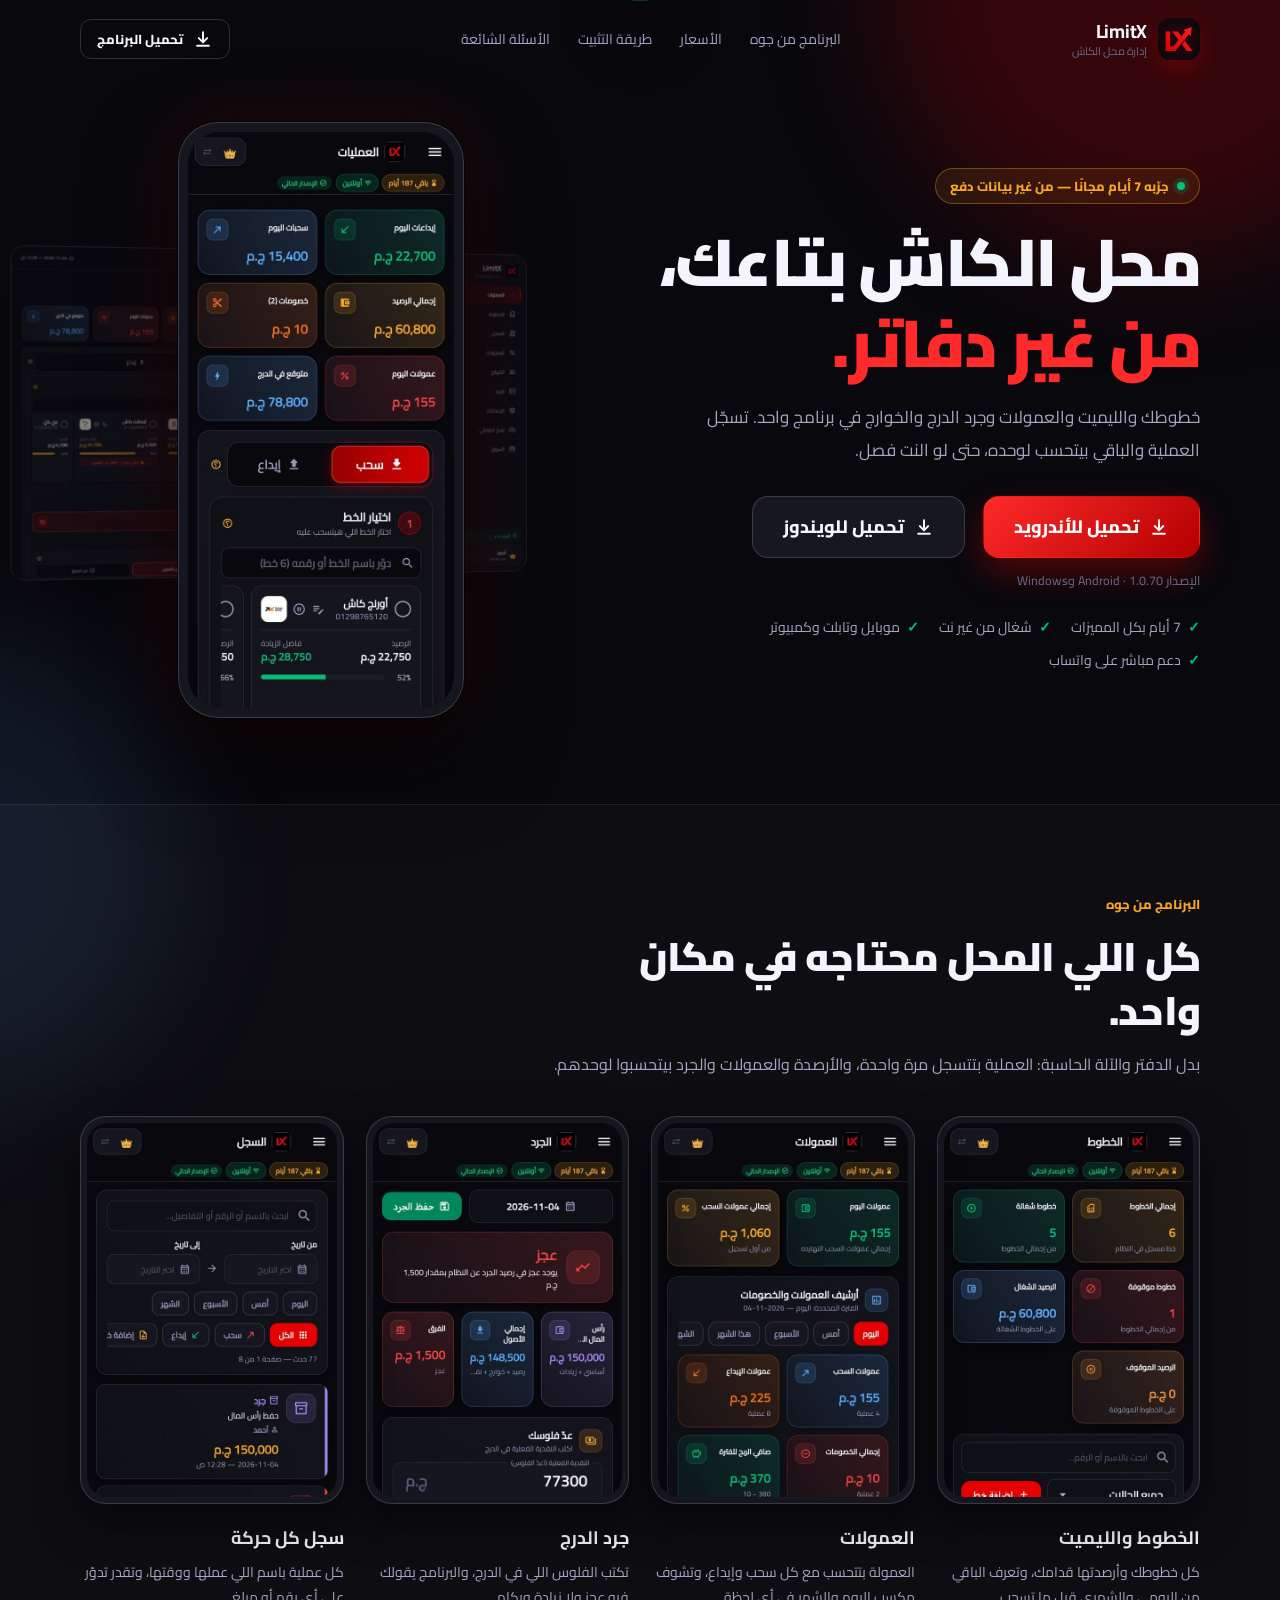
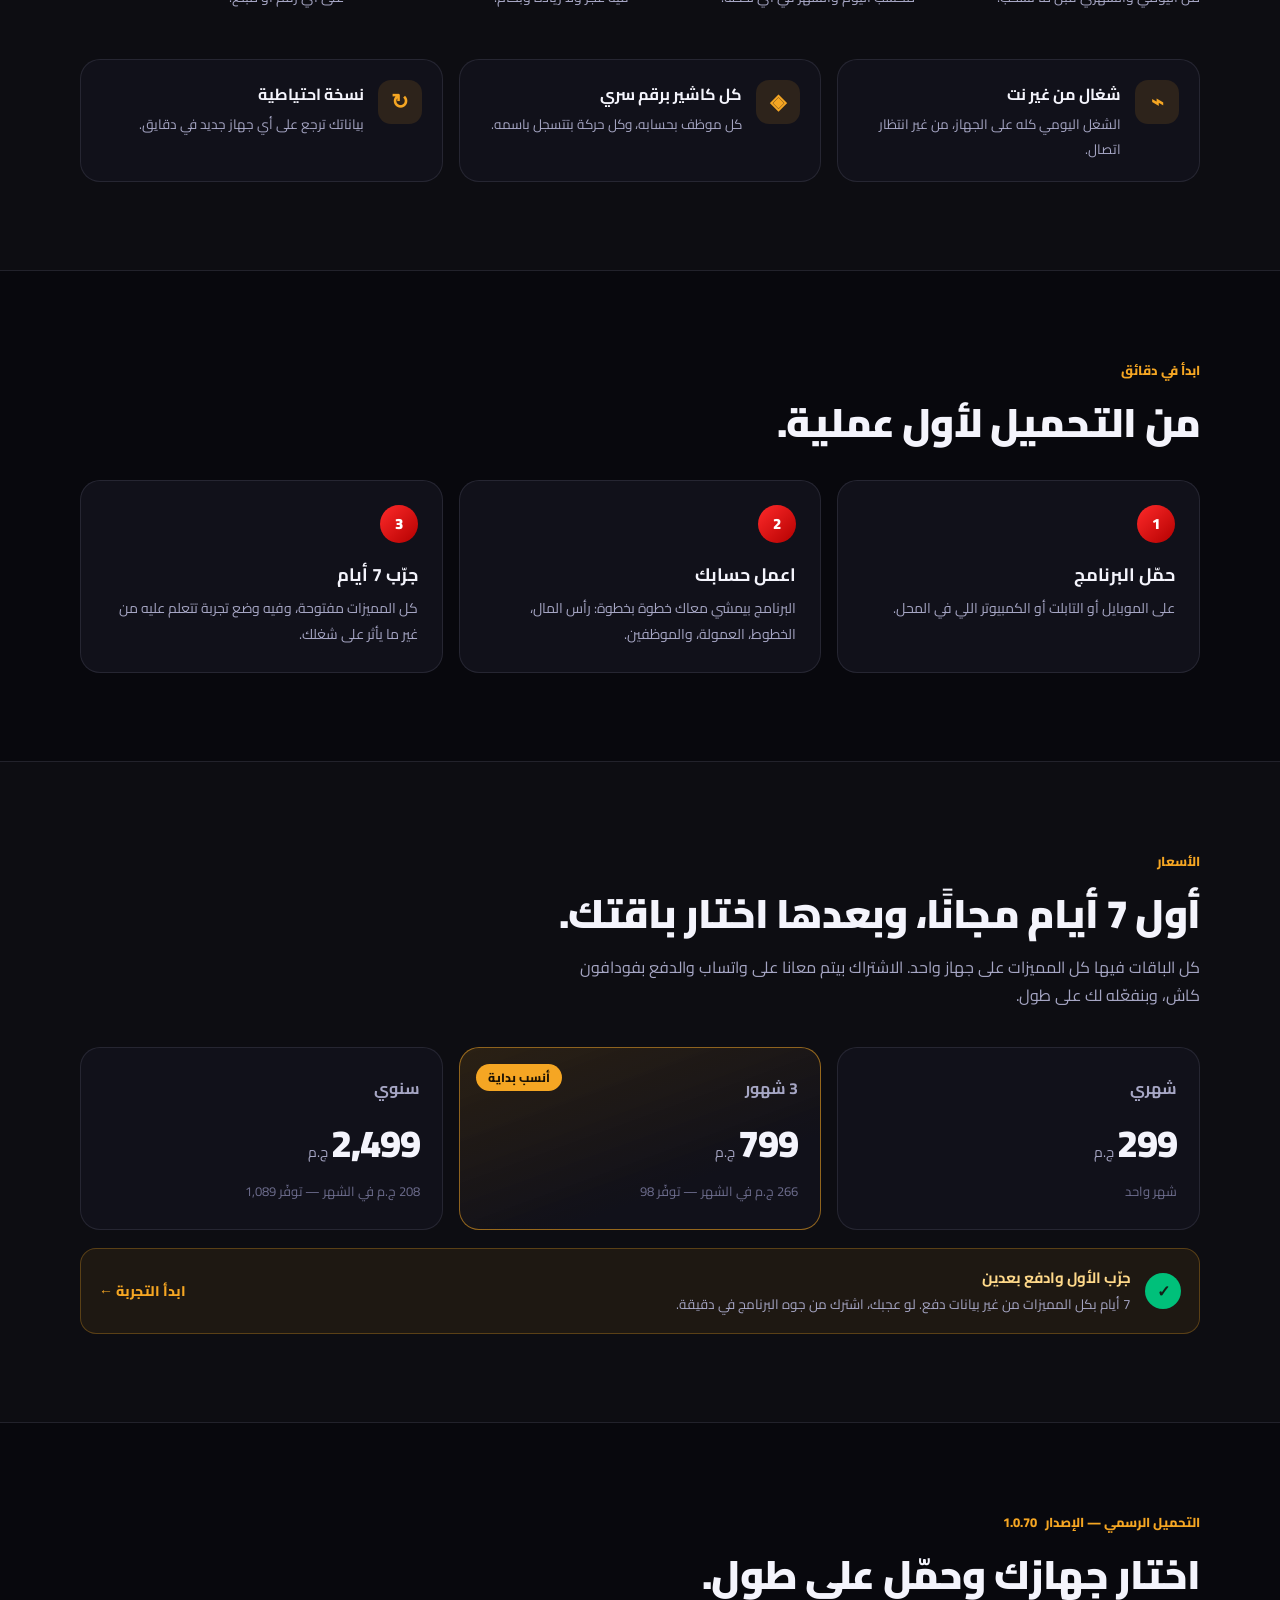
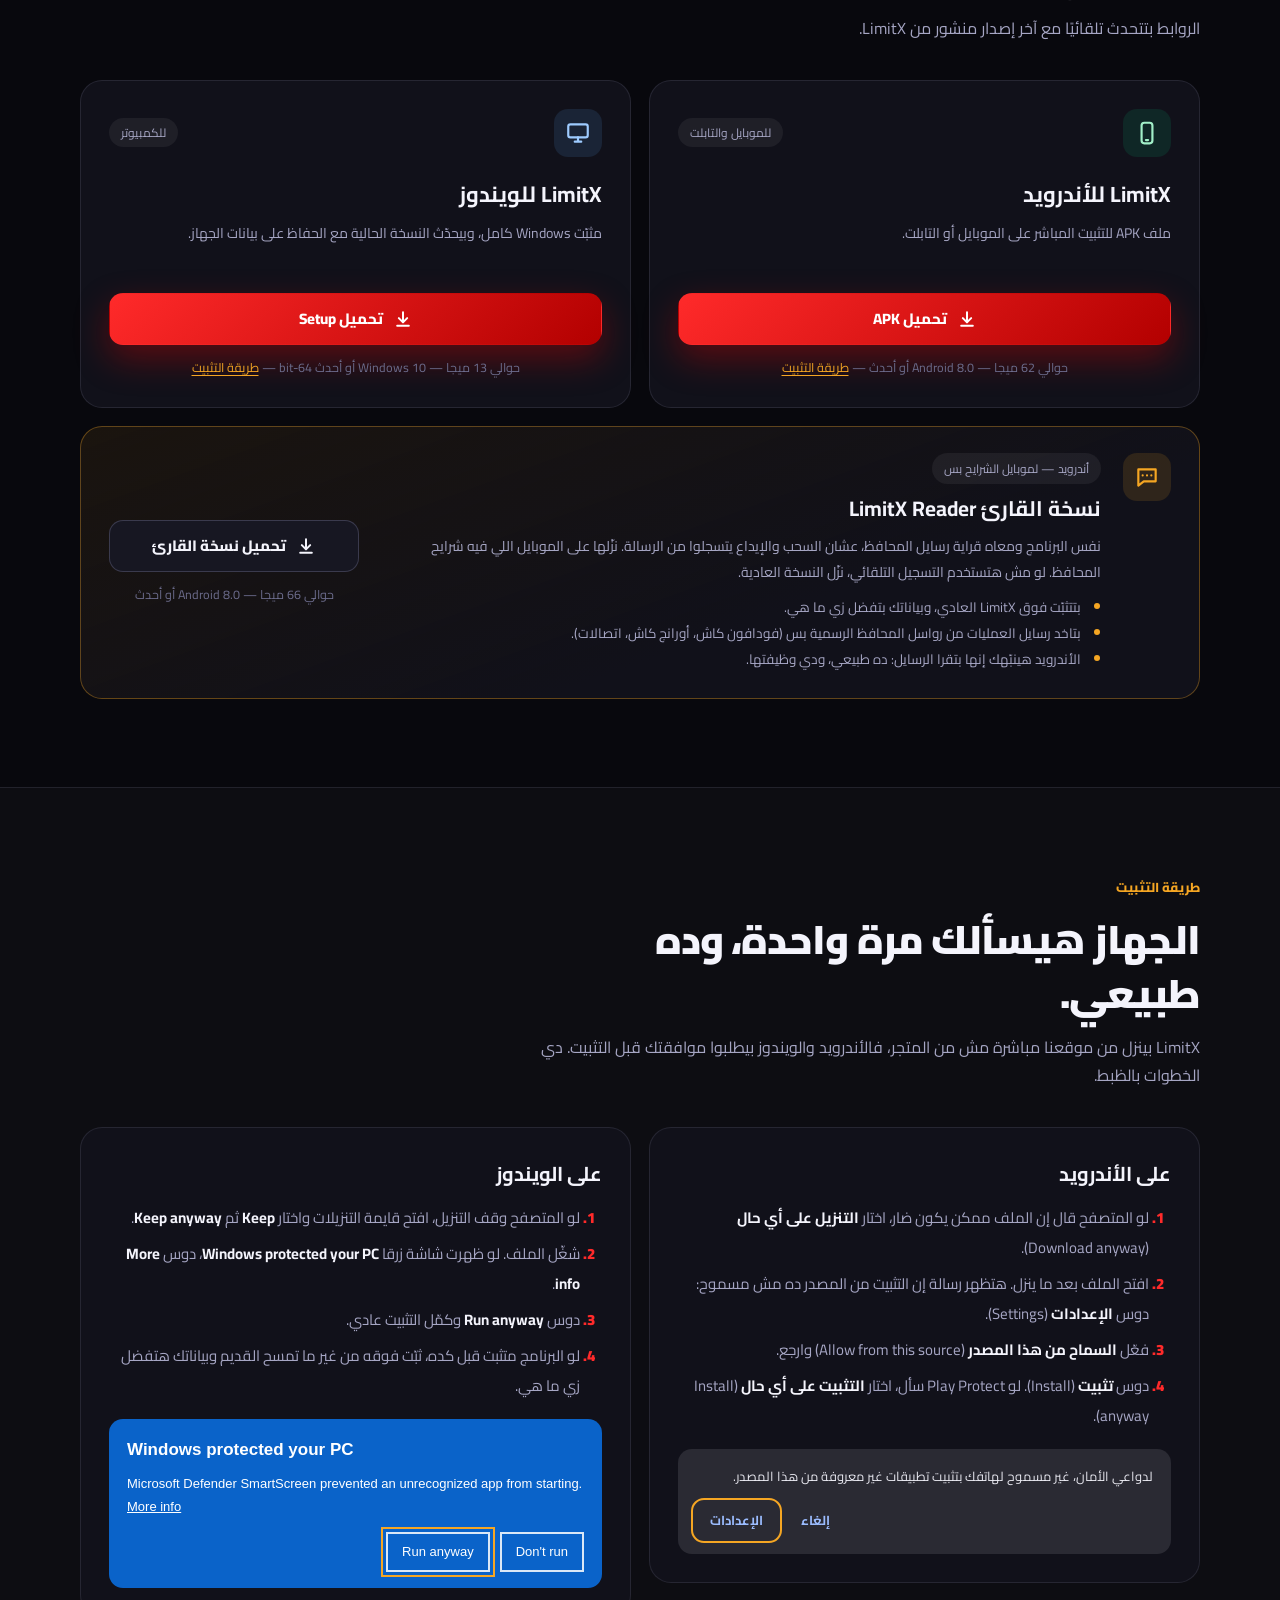
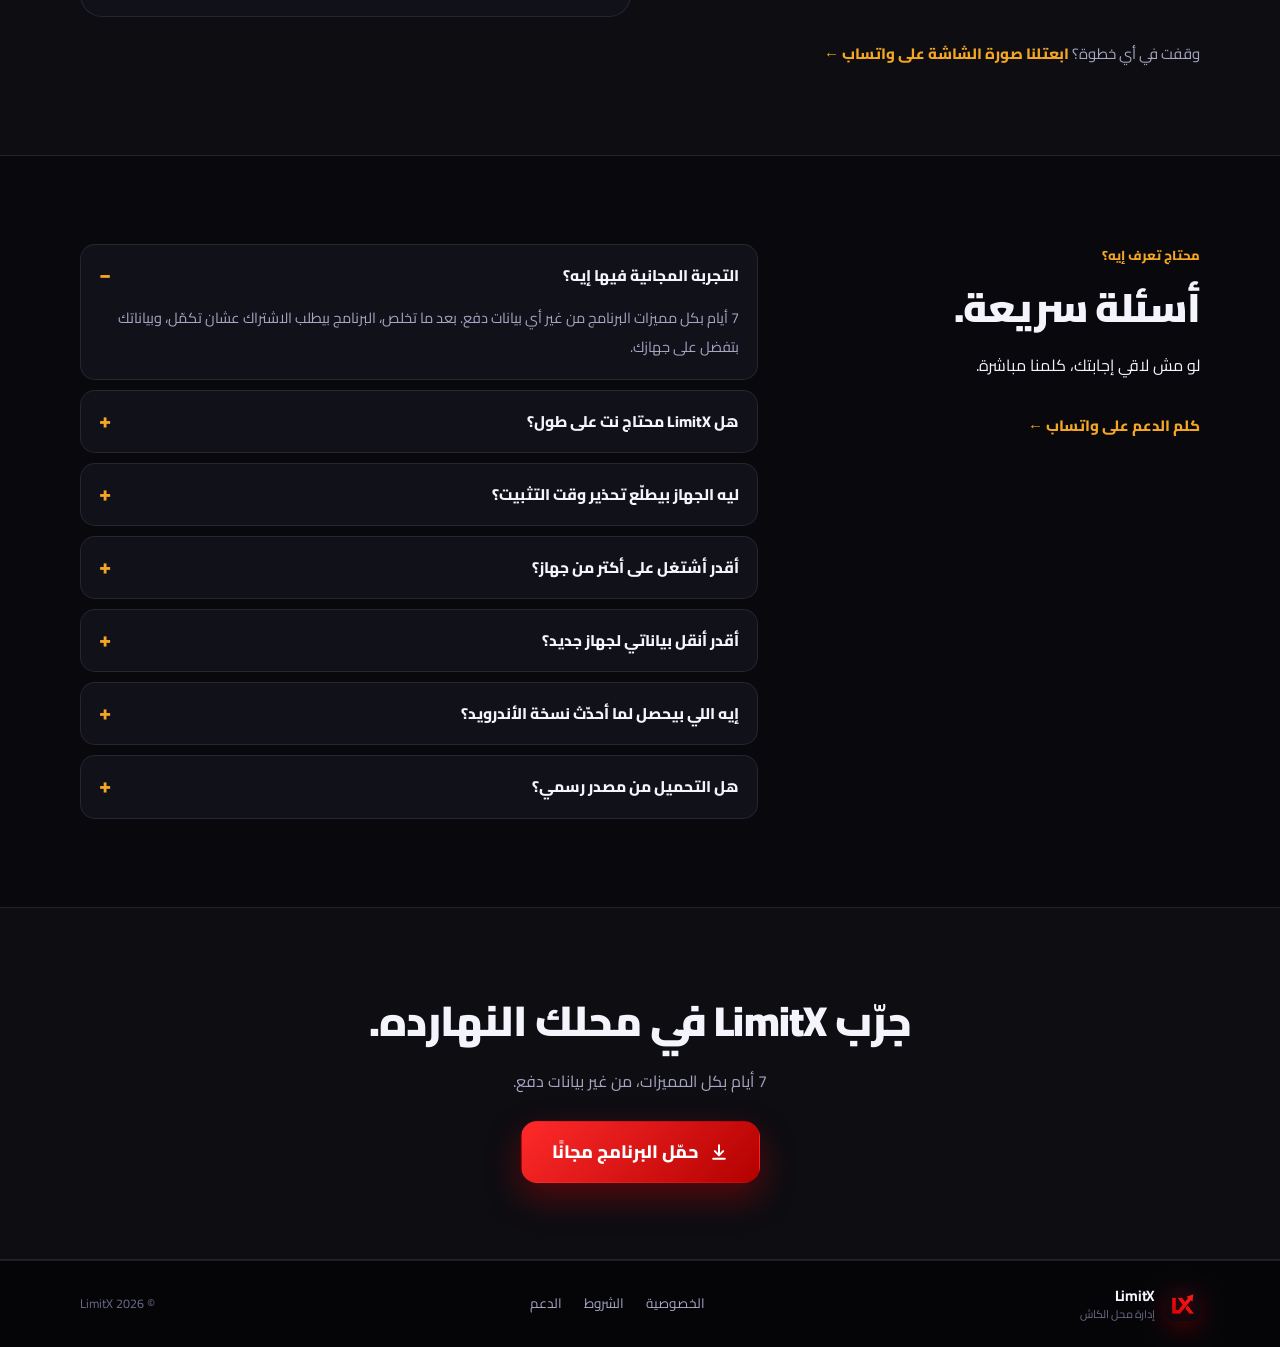
==== commit be1369ac: "feat: LimitX Reader download Co-Authored-By: Claude Opus 5.5 <noreply@anthropic.com>" ====
--- a/index.html
+++ b/index.html
@@ -19,12 +19,13 @@
     <link rel="icon" href="assets/limitx-icon.png" />
     <link rel="preconnect" href="https://fonts.googleapis.com" />
     <link rel="preconnect" href="https://fonts.gstatic.com" crossorigin />
-    <link rel="stylesheet" href="styles.css?v=5" />
+    <link rel="stylesheet" href="styles.css?v=6" />
   </head>
   <body>
     <svg width="0" height="0" style="position:absolute" aria-hidden="true">
       <symbol id="i-download" viewBox="0 0 24 24" fill="none" stroke="currentColor" stroke-width="2.4" stroke-linecap="round" stroke-linejoin="round"><path d="M12 4v11" /><path d="m7 11 5 5 5-5" /><path d="M5 20h14" /></symbol>
       <symbol id="i-phone" viewBox="0 0 24 24" fill="none" stroke="currentColor" stroke-width="2" stroke-linecap="round" stroke-linejoin="round"><rect x="7" y="2.5" width="10" height="19" rx="2.5" /><path d="M11 18.5h2" /></symbol>
+      <symbol id="i-sms" viewBox="0 0 24 24" fill="none" stroke="currentColor" stroke-width="2" stroke-linecap="round" stroke-linejoin="round"><path d="M4 5h16v11H9l-5 4z" /><path d="M8 10.5h.01M12 10.5h.01M16 10.5h.01" /></symbol>
       <symbol id="i-desktop" viewBox="0 0 24 24" fill="none" stroke="currentColor" stroke-width="2" stroke-linecap="round" stroke-linejoin="round"><rect x="3" y="4" width="18" height="12" rx="2" /><path d="M9 20h6M12 16v4" /></symbol>
     </svg>
 
@@ -195,6 +196,24 @@
             <small>حوالي 13 ميجا — Windows 10 أو أحدث 64-bit — <a class="inline-link" href="#install-windows">طريقة التثبيت</a></small>
           </article>
         </div>
+
+        <article id="reader" class="reader-card">
+          <span class="platform-icon"><svg><use href="#i-sms" /></svg></span>
+          <div class="reader-body">
+            <span class="platform-tag">أندرويد — لموبايل الشرايح بس</span>
+            <h3>نسخة القارئ LimitX Reader</h3>
+            <p>نفس البرنامج ومعاه قراية رسايل المحافظ، عشان السحب والإيداع يتسجلوا من الرسالة. نزّلها على الموبايل اللي فيه شرايح المحافظ. لو مش هتستخدم التسجيل التلقائي، نزّل النسخة العادية.</p>
+            <ul>
+              <li>بتتثبّت فوق LimitX العادي، وبياناتك بتفضل زي ما هي.</li>
+              <li>بتاخد رسايل العمليات من رواسل المحافظ الرسمية بس (فودافون كاش، أورانج كاش، اتصالات).</li>
+              <li>الأندرويد هينبّهك إنها بتقرا الرسايل: ده طبيعي، ودي وظيفتها.</li>
+            </ul>
+          </div>
+          <div class="reader-action">
+            <a id="download-reader" class="button button-secondary button-wide" href="https://github.com/DawoodAlaa/limitx-releases/releases/latest/download/LimitX-Reader.apk" data-dl="reader"><svg class="dl-icon"><use href="#i-download" /></svg>تحميل نسخة القارئ</a>
+            <small>حوالي 66 ميجا — Android 8.0 أو أحدث</small>
+          </div>
+        </article>
       </section>
 
       <section id="install" class="section section-muted">
@@ -273,6 +292,6 @@
       <a class="button button-primary button-wide" href="#download" data-dl="auto"><svg class="dl-icon"><use href="#i-download" /></svg><span data-label>حمّل البرنامج مجانًا</span></a>
     </div>
     <div id="toast" class="toast" role="status" aria-live="polite"></div>
-    <script src="app.js?v=5" defer></script>
+    <script src="app.js?v=6" defer></script>
   </body>
 </html>
--- a/styles.css
+++ b/styles.css
@@ -146,6 +146,15 @@
 .download-card h3 { margin: 0; font-size: 22px; }
 .download-card p { min-height: 54px; margin: 8px 0 18px; color: var(--muted); font-size: 14px; line-height: 1.85; }
 .download-card small { display: block; margin-top: 12px; color: var(--muted-2); font-size: 12.5px; text-align: center; }
+.reader-card { display: flex; align-items: center; gap: 22px; margin-top: 18px; padding: 26px 28px; border: 1px solid rgba(245, 166, 35, .34); border-radius: 22px; background: linear-gradient(160deg, rgba(245, 166, 35, .08), var(--surface) 65%); }
+.reader-card .platform-icon { flex: 0 0 auto; align-self: flex-start; color: var(--gold); background: rgba(245, 166, 35, .13); }
+.reader-body { flex: 1 1 auto; }
+.reader-body h3 { margin: 10px 0 0; font-size: 21px; }
+.reader-body p { margin: 6px 0 0; color: var(--muted); font-size: 14px; line-height: 1.85; }
+.reader-body ul { margin: 10px 0 0; padding-right: 20px; color: var(--muted); font-size: 13.5px; line-height: 1.9; }
+.reader-body li::marker { color: var(--gold); }
+.reader-action { flex: 0 0 250px; }
+.reader-action small { display: block; margin-top: 12px; color: var(--muted-2); font-size: 12.5px; text-align: center; }
 .inline-link { color: var(--gold); text-decoration: underline; text-underline-offset: 3px; }
 [data-platform-card].is-recommended { border-color: rgba(0, 192, 122, .6); box-shadow: 0 0 0 3px rgba(0, 192, 122, .09); }
 [data-platform-card].is-recommended .platform-tag { color: #06281b; background: var(--green); font-weight: 800; }
@@ -245,6 +254,8 @@
   .price-tag { top: 12px; left: 12px; }
   .download-card, .install-card { padding: 22px 18px; }
   .download-card p { min-height: 0; }
+  .reader-card { flex-direction: column; align-items: stretch; gap: 16px; padding: 22px 18px; }
+  .reader-action { flex: 0 0 auto; }
   .callout { align-items: flex-start; flex-wrap: wrap; }
   .callout > a { width: 100%; margin-right: 50px; }
   .footer-inner { align-items: flex-start; flex-wrap: wrap; }
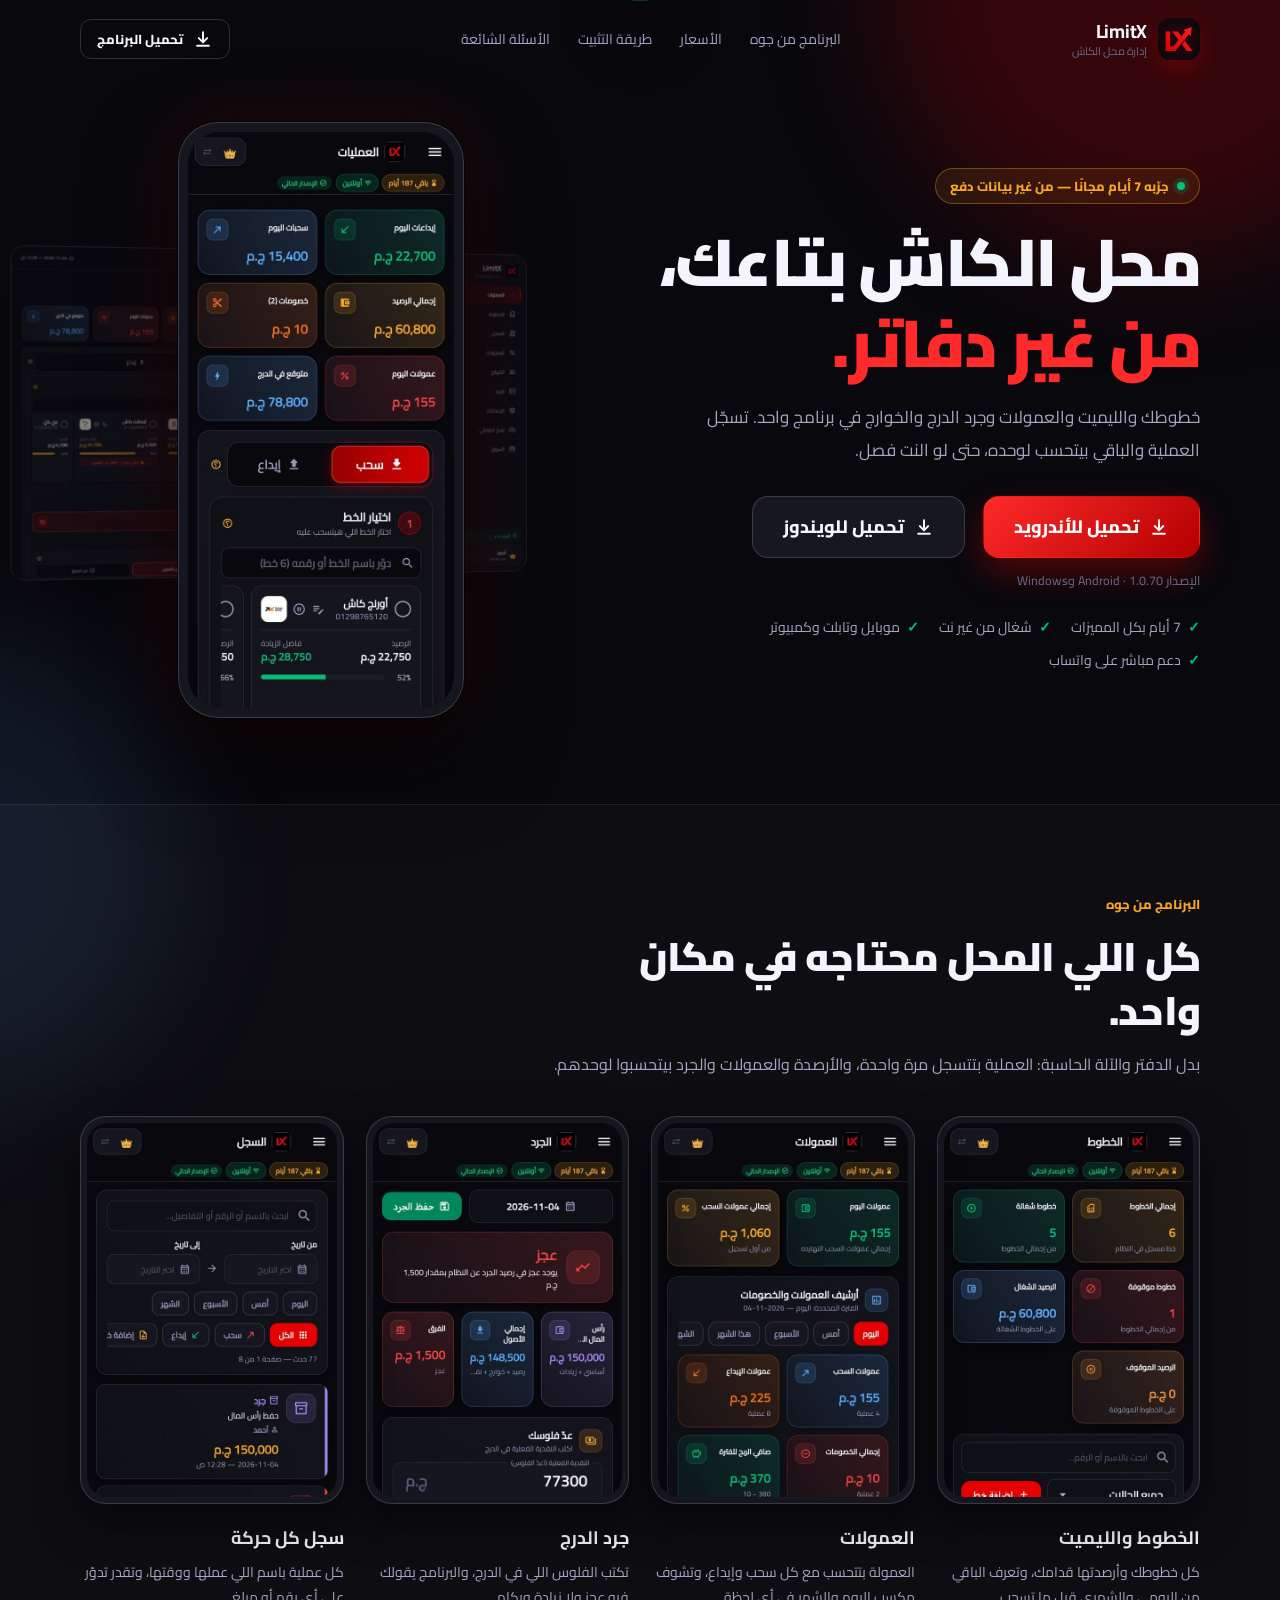
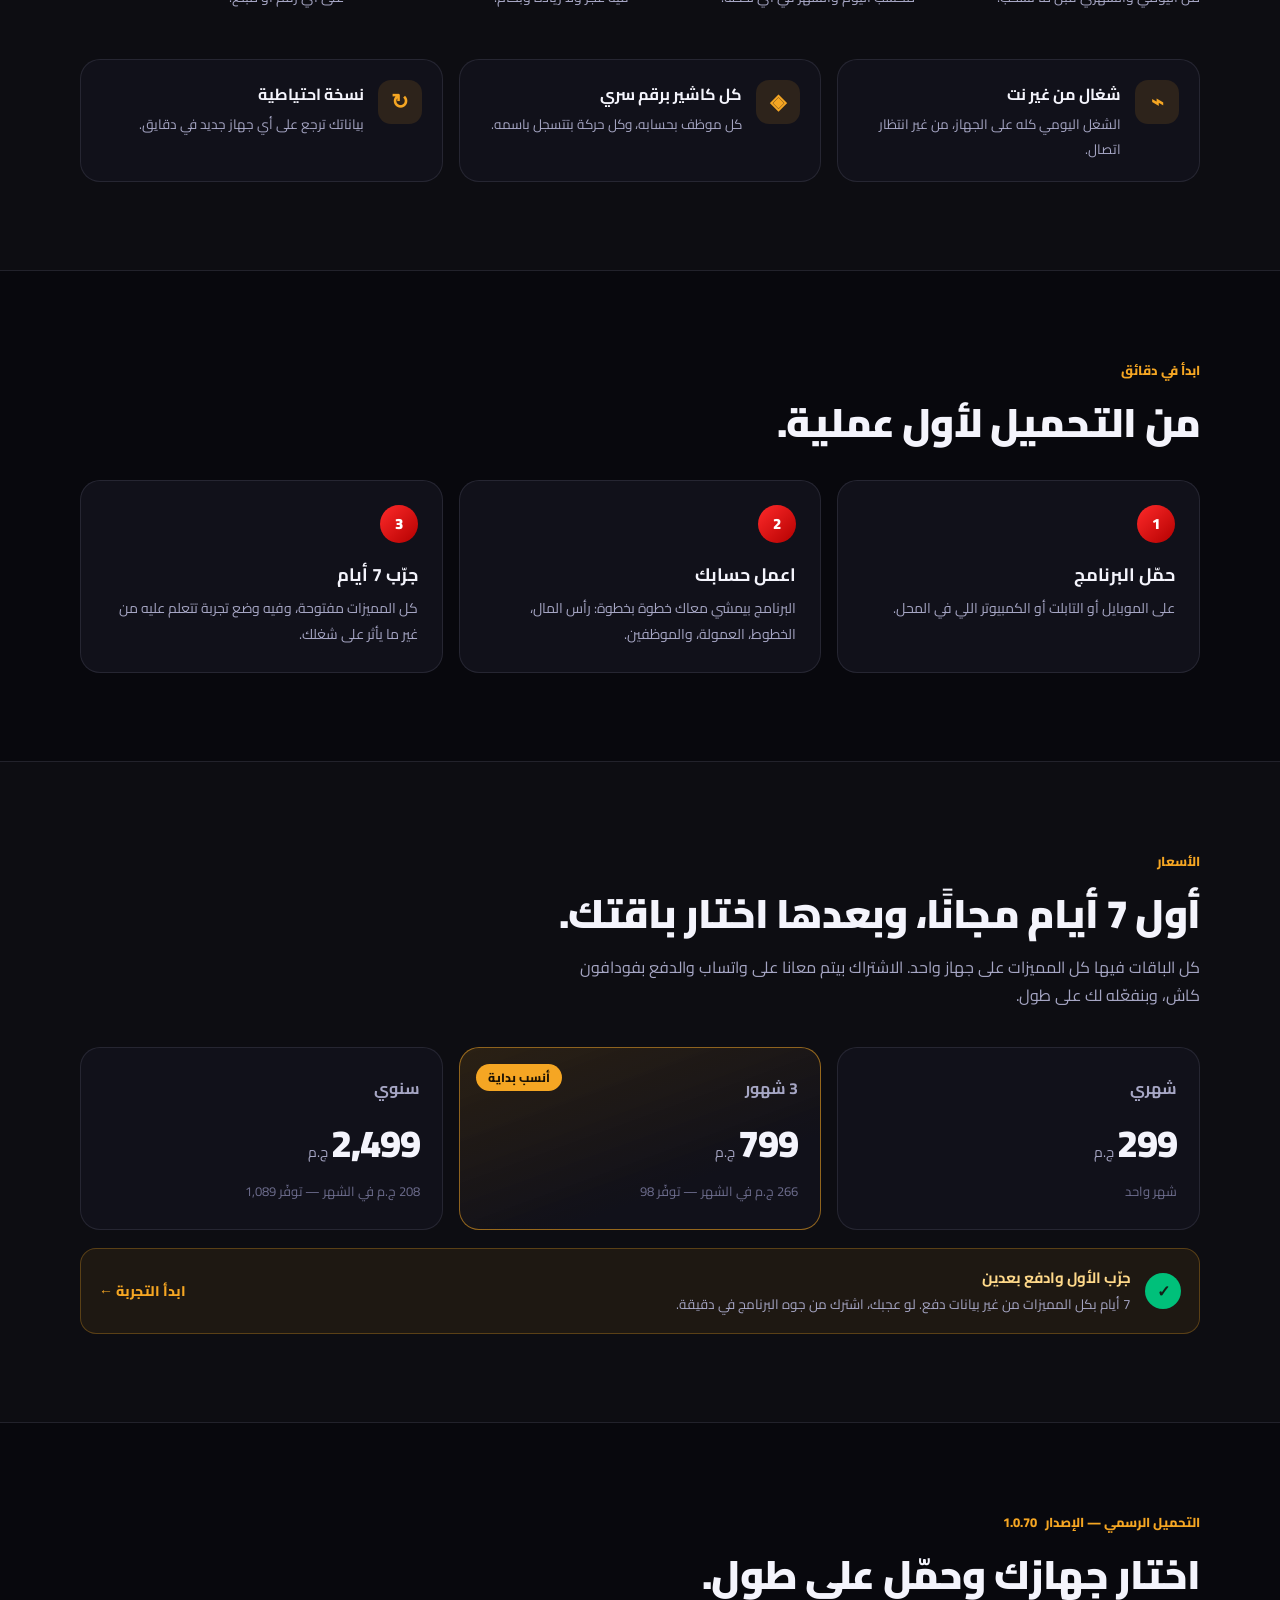
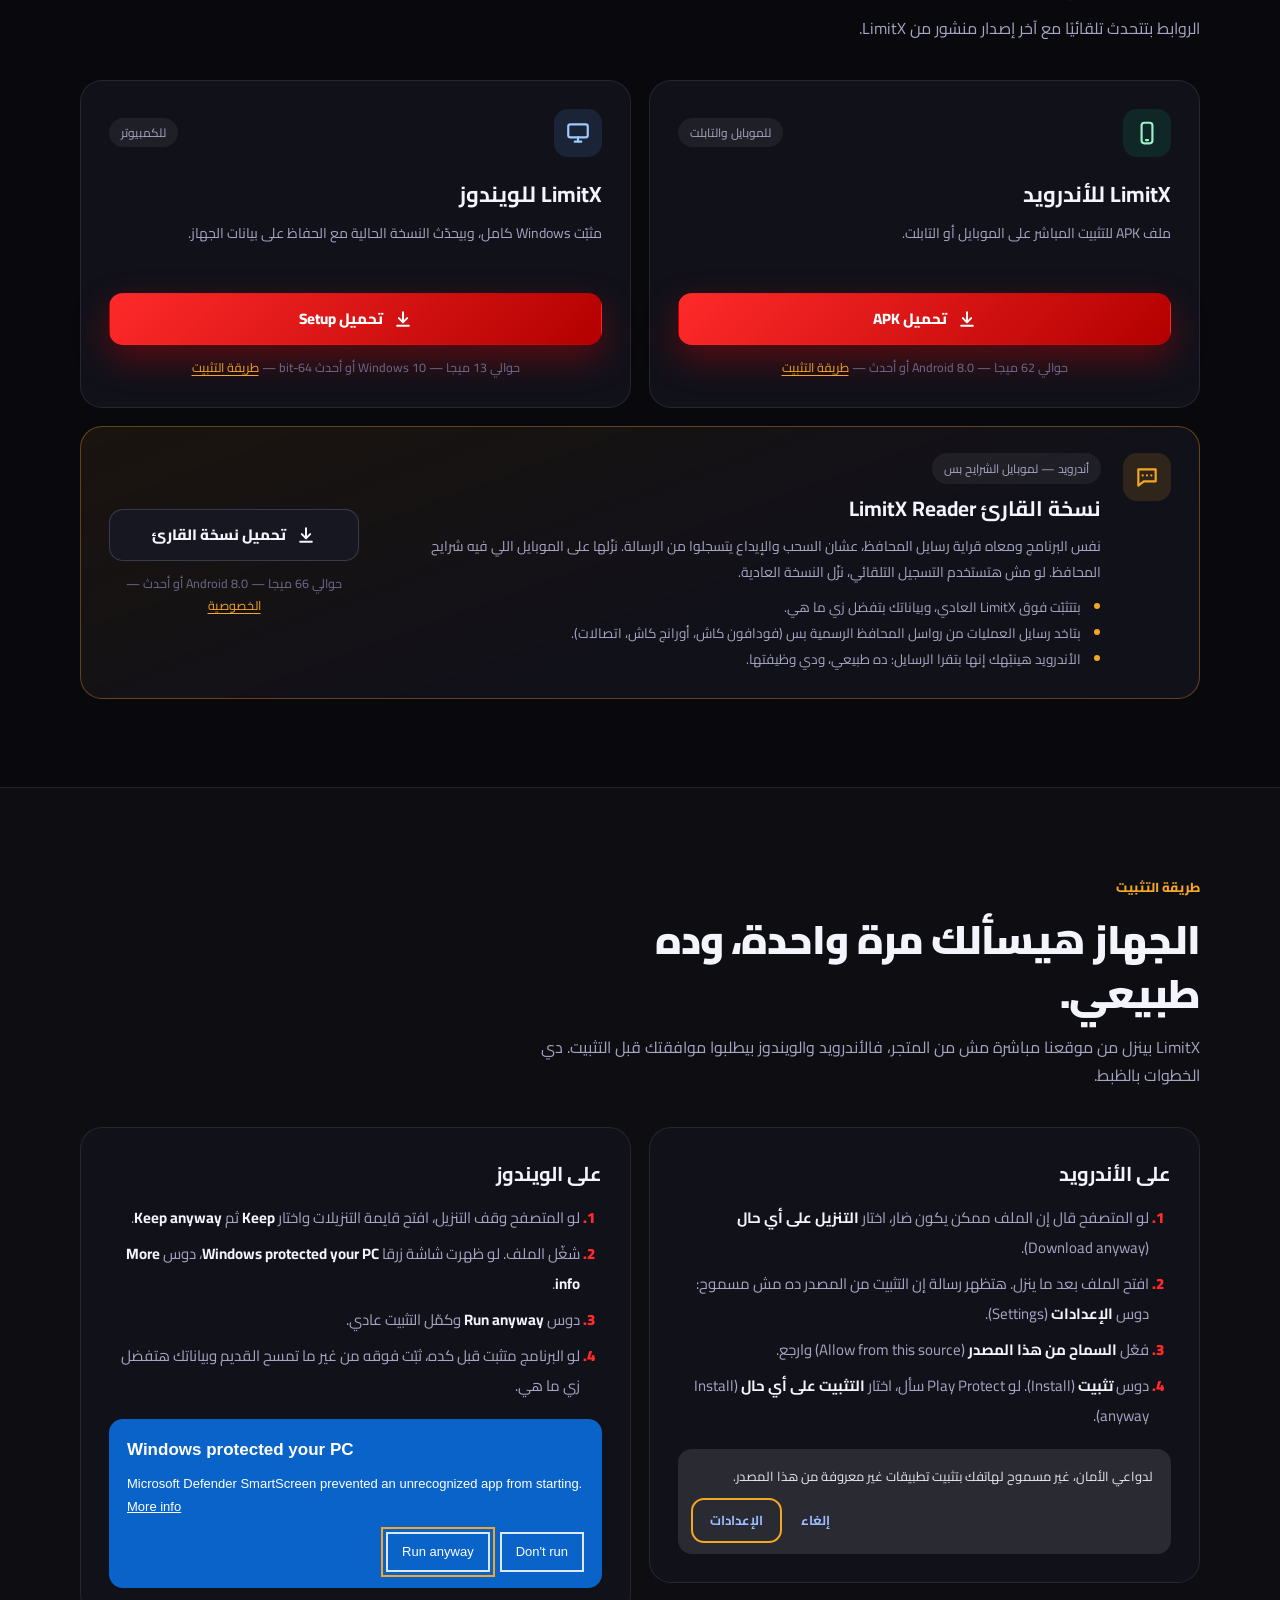
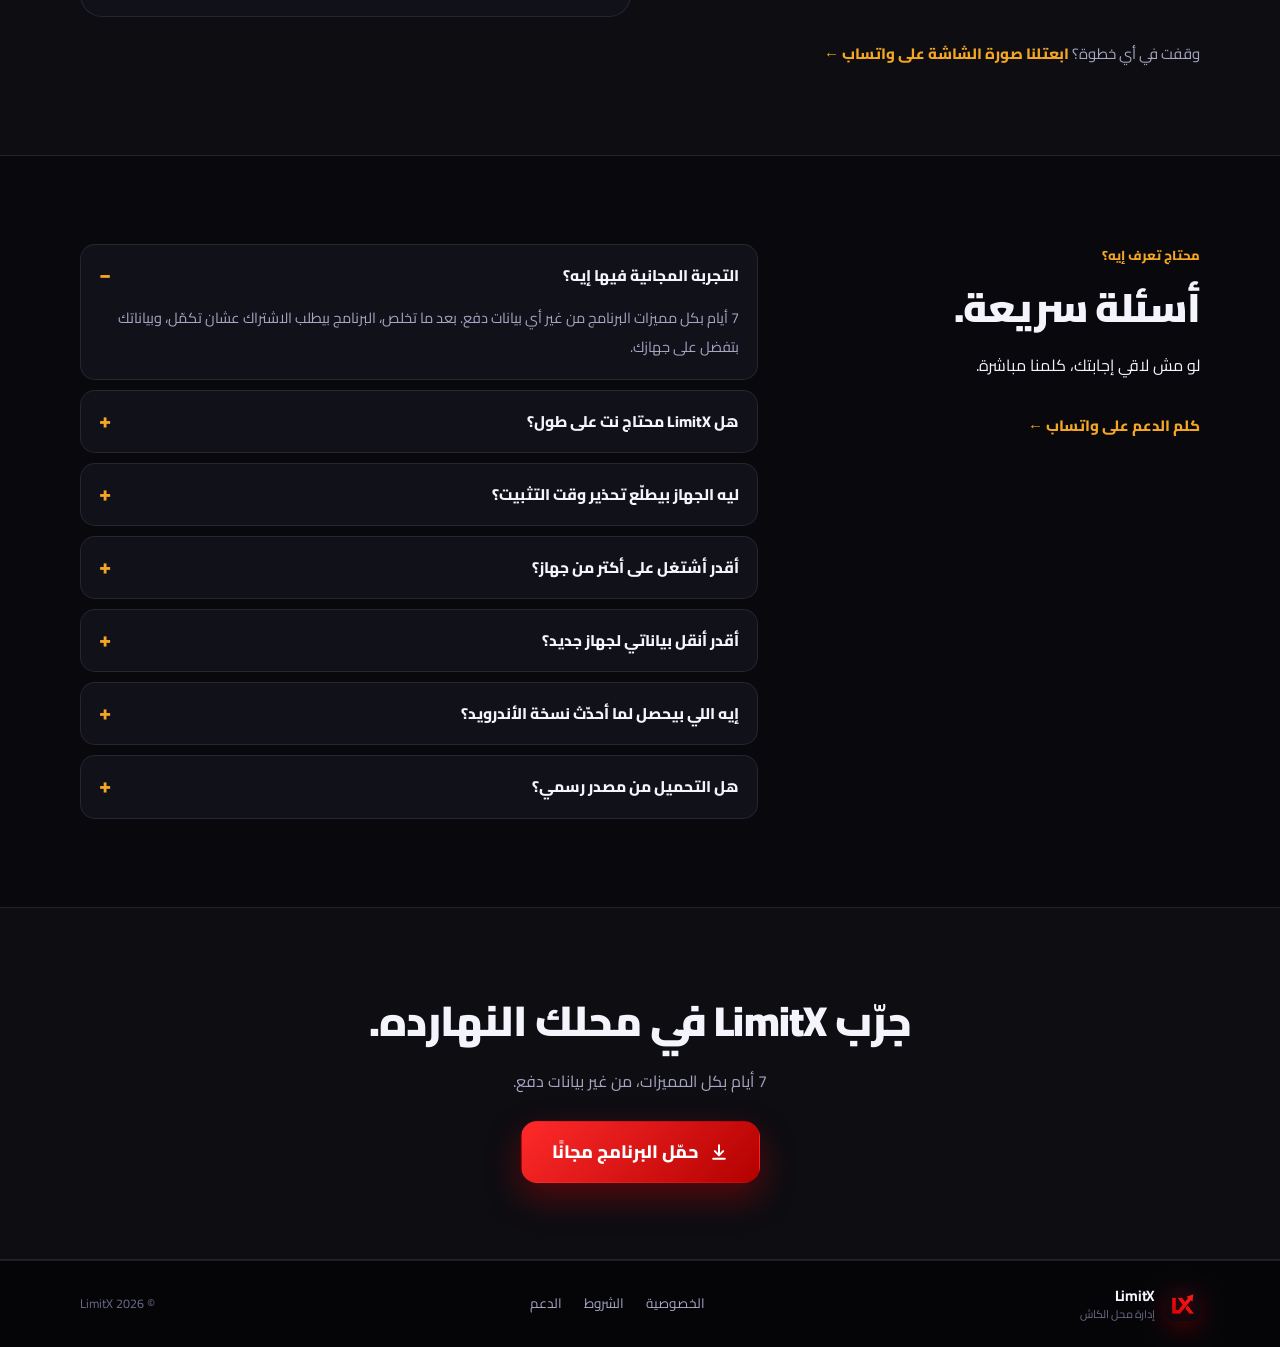
==== commit e38928e3: "docs: privacy section for SMS reading in LimitX Reader Co-Authored-By: Claude Opus 5.5 <noreply@anth" ====
--- a/index.html
+++ b/index.html
@@ -211,7 +211,7 @@
           </div>
           <div class="reader-action">
             <a id="download-reader" class="button button-secondary button-wide" href="https://github.com/DawoodAlaa/limitx-releases/releases/latest/download/LimitX-Reader.apk" data-dl="reader"><svg class="dl-icon"><use href="#i-download" /></svg>تحميل نسخة القارئ</a>
-            <small>حوالي 66 ميجا — Android 8.0 أو أحدث</small>
+            <small>حوالي 66 ميجا — Android 8.0 أو أحدث — <a class="inline-link" href="privacy.html#sms">الخصوصية</a></small>
           </div>
         </article>
       </section>
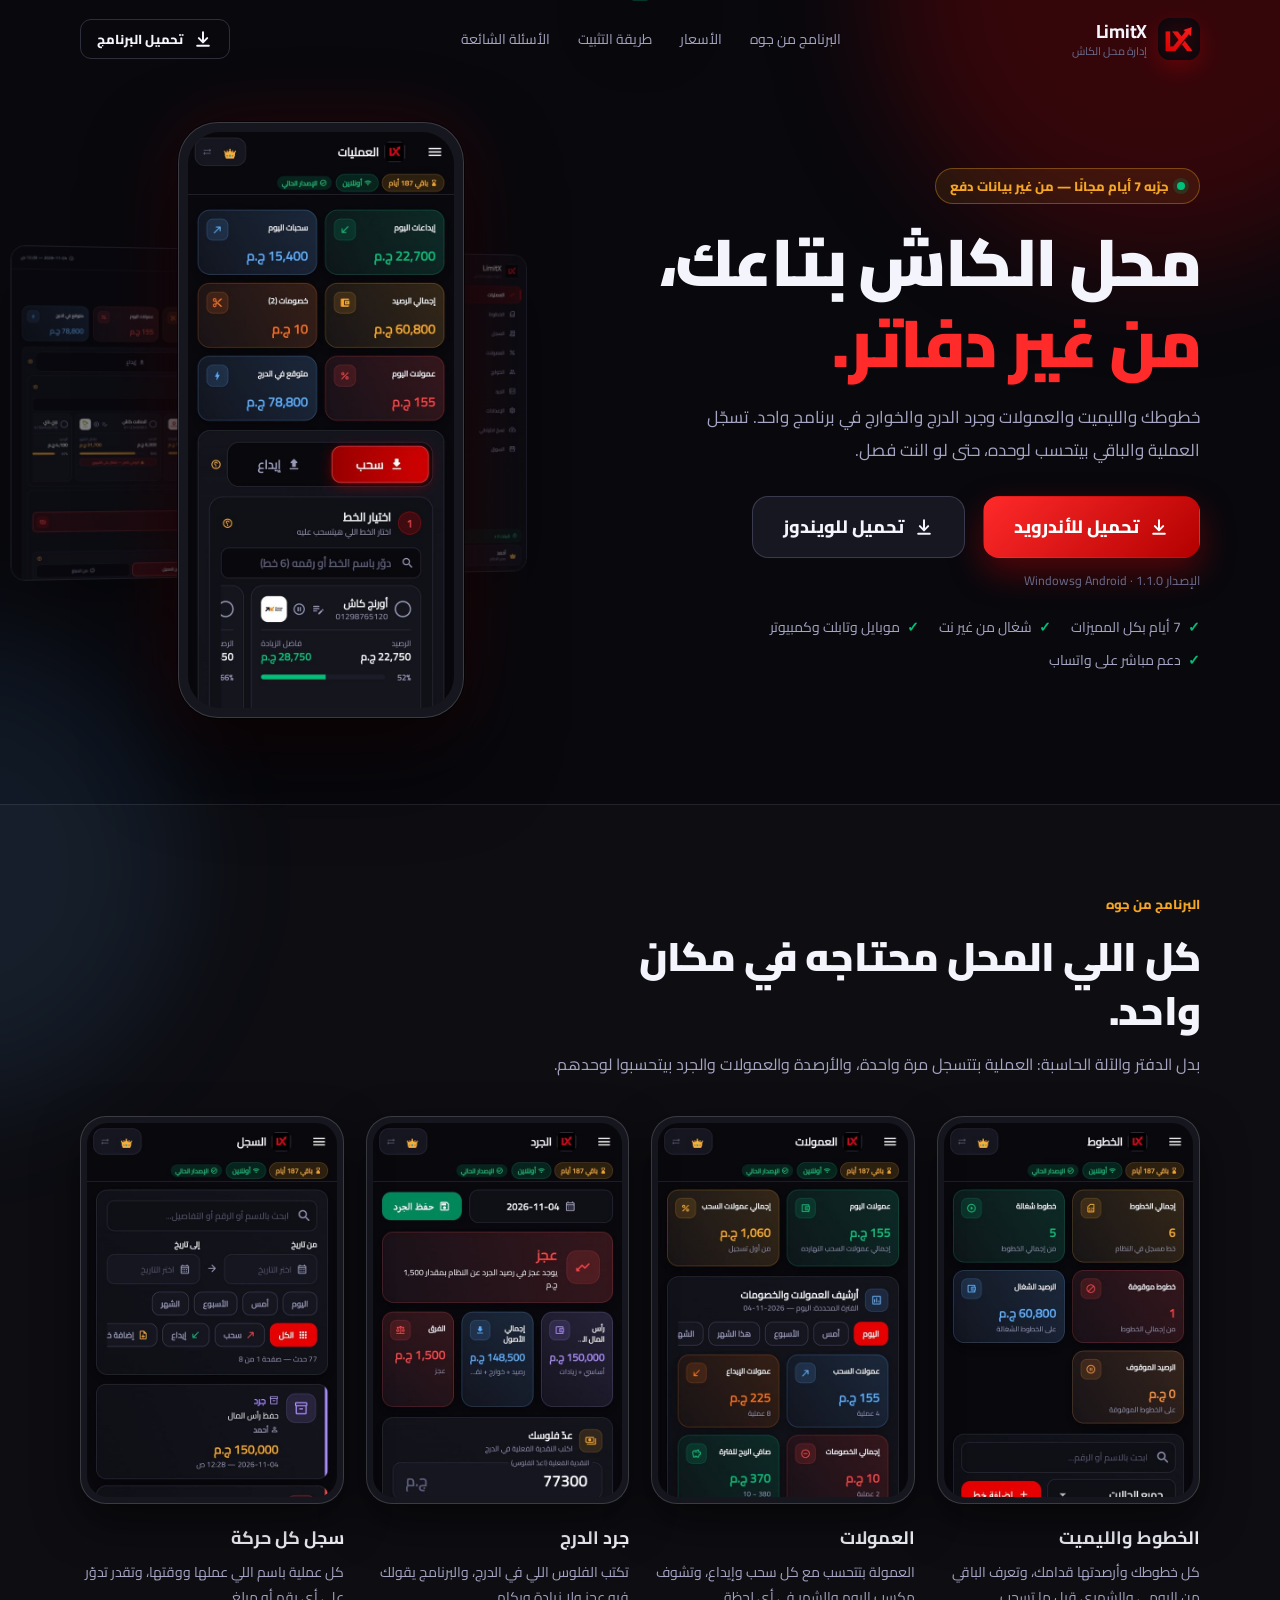
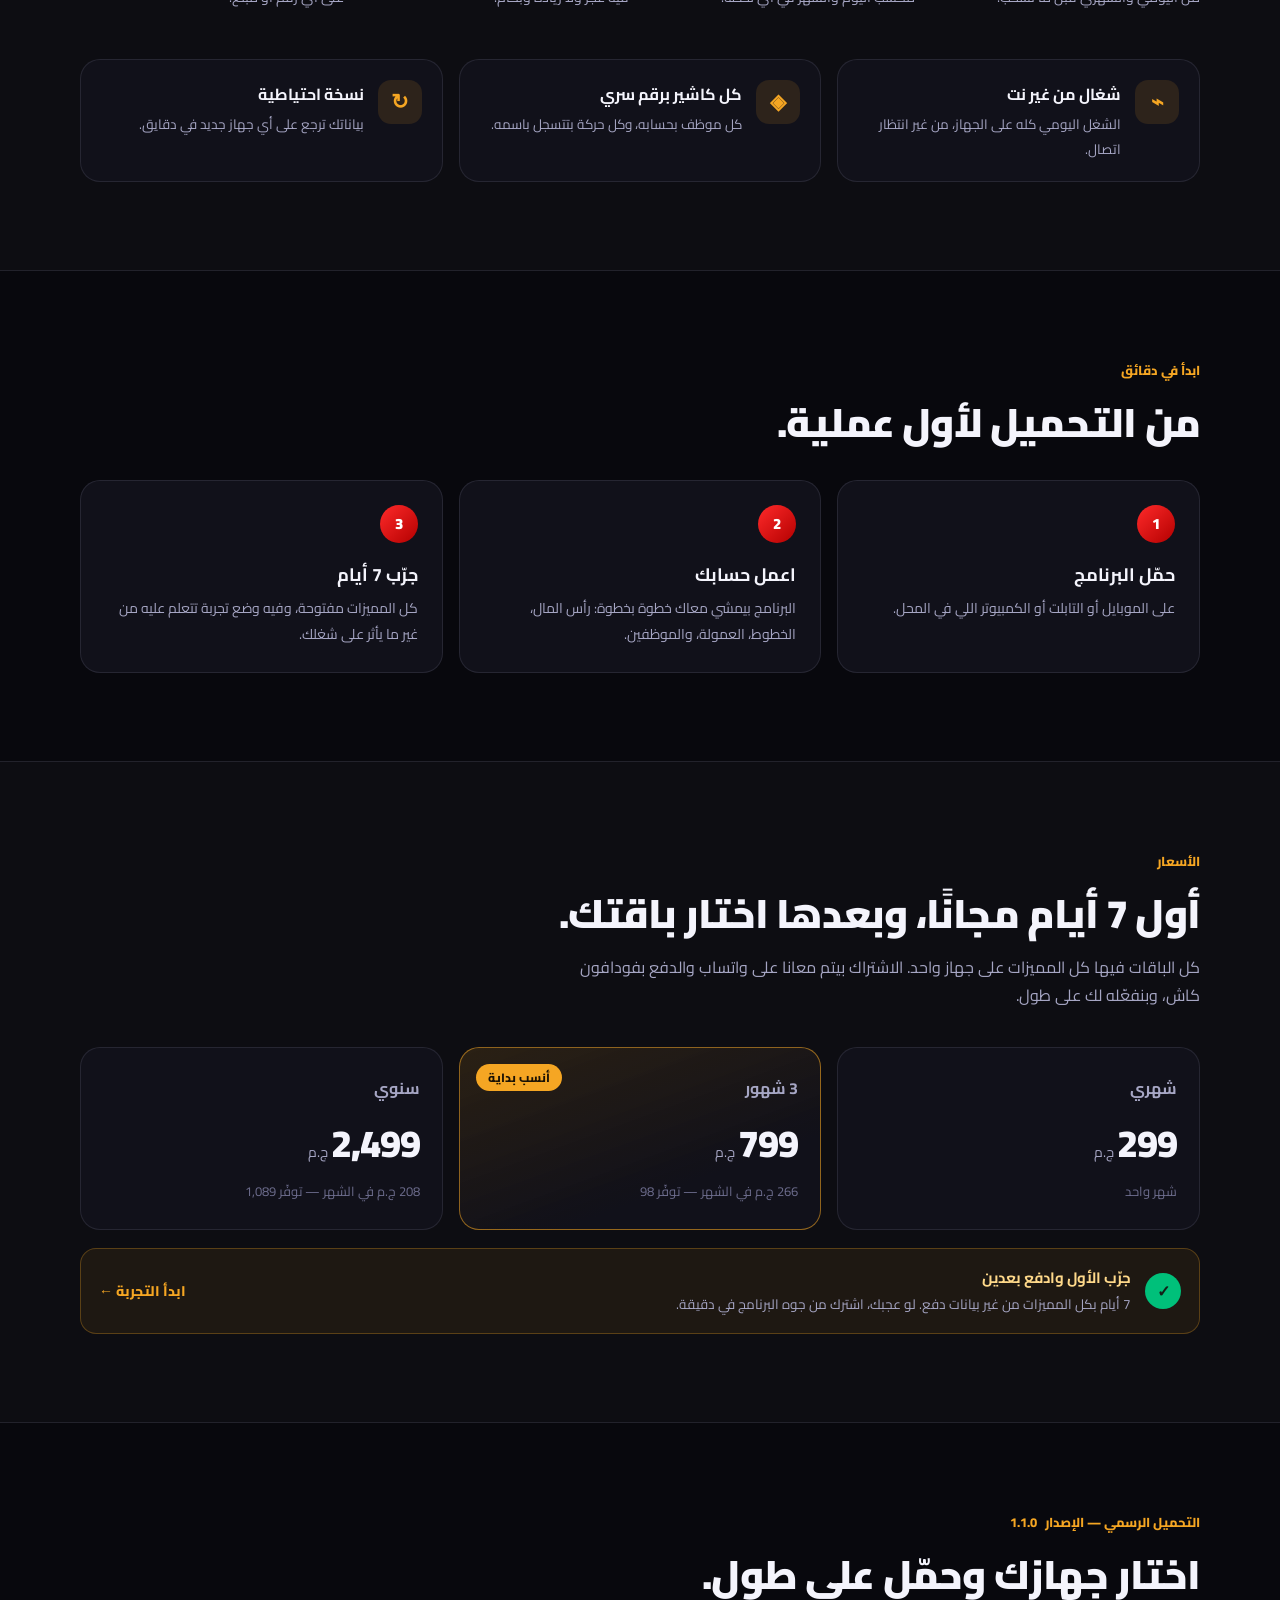
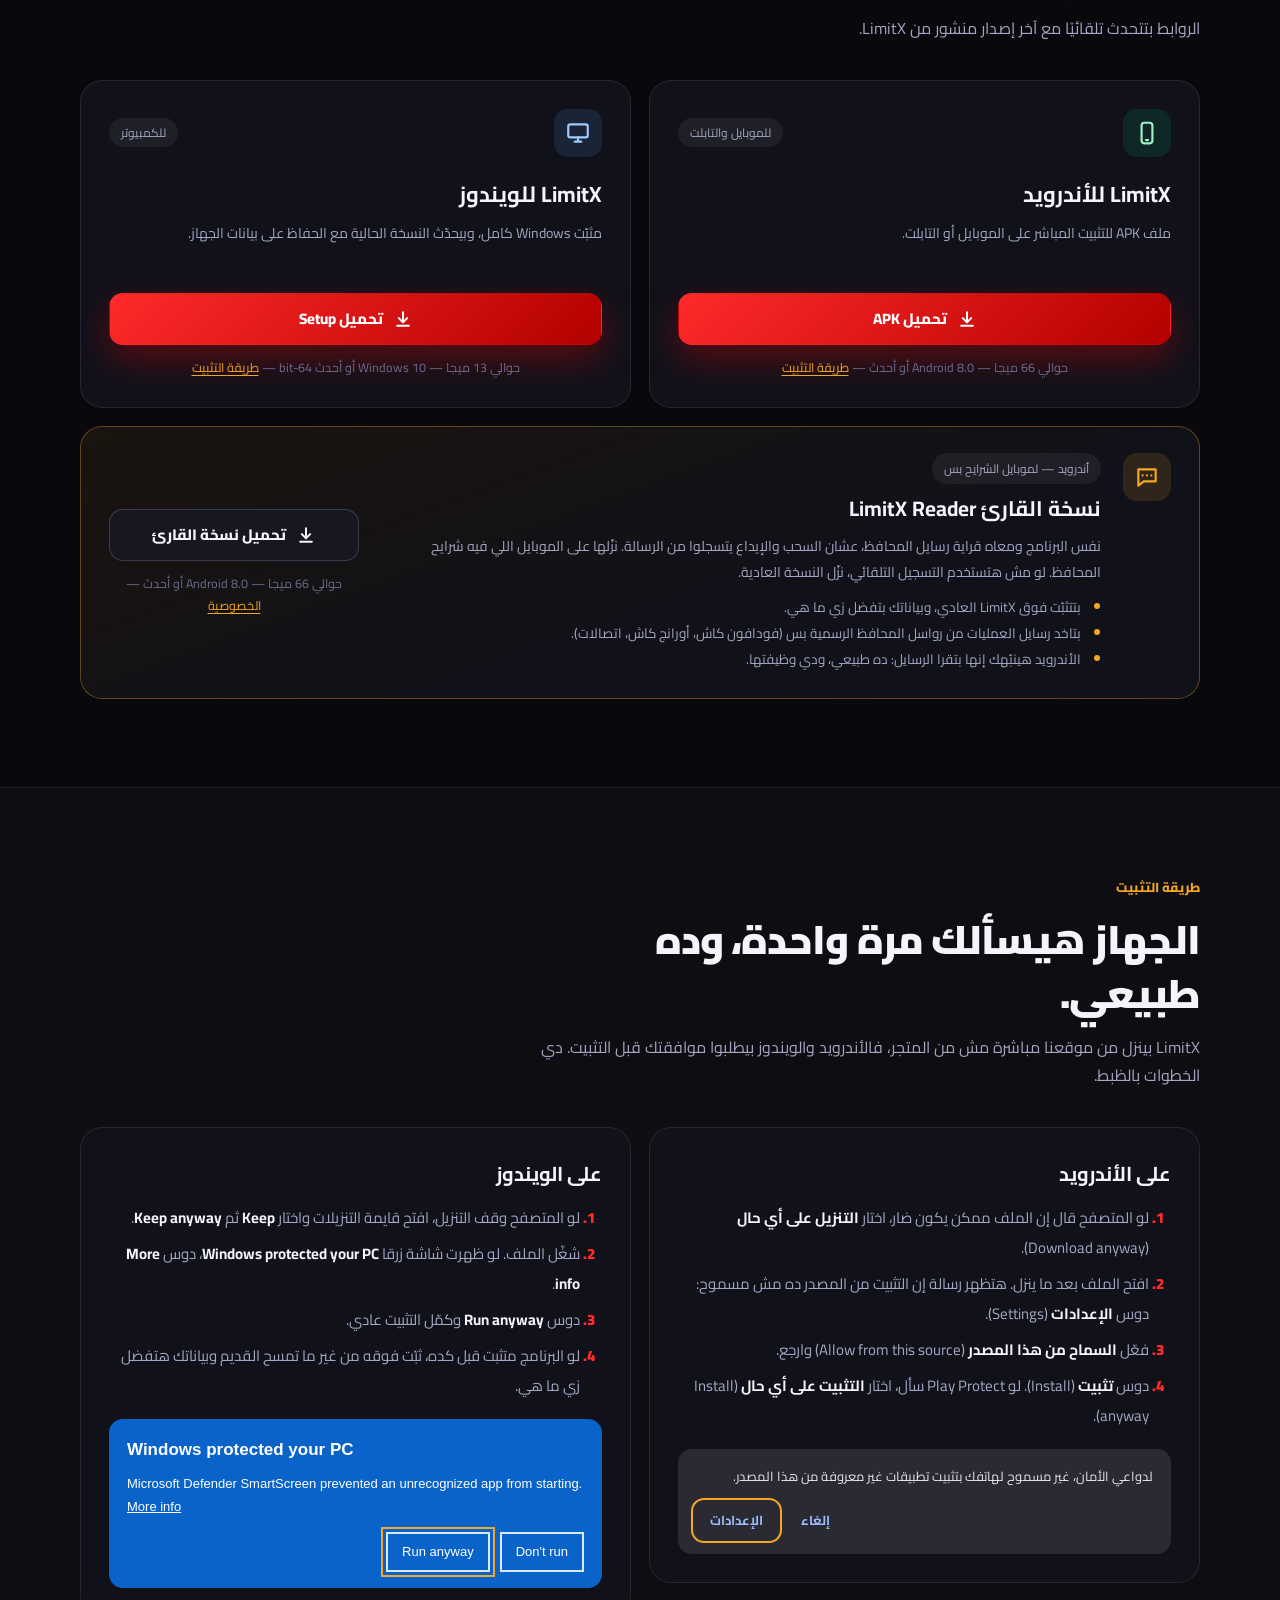
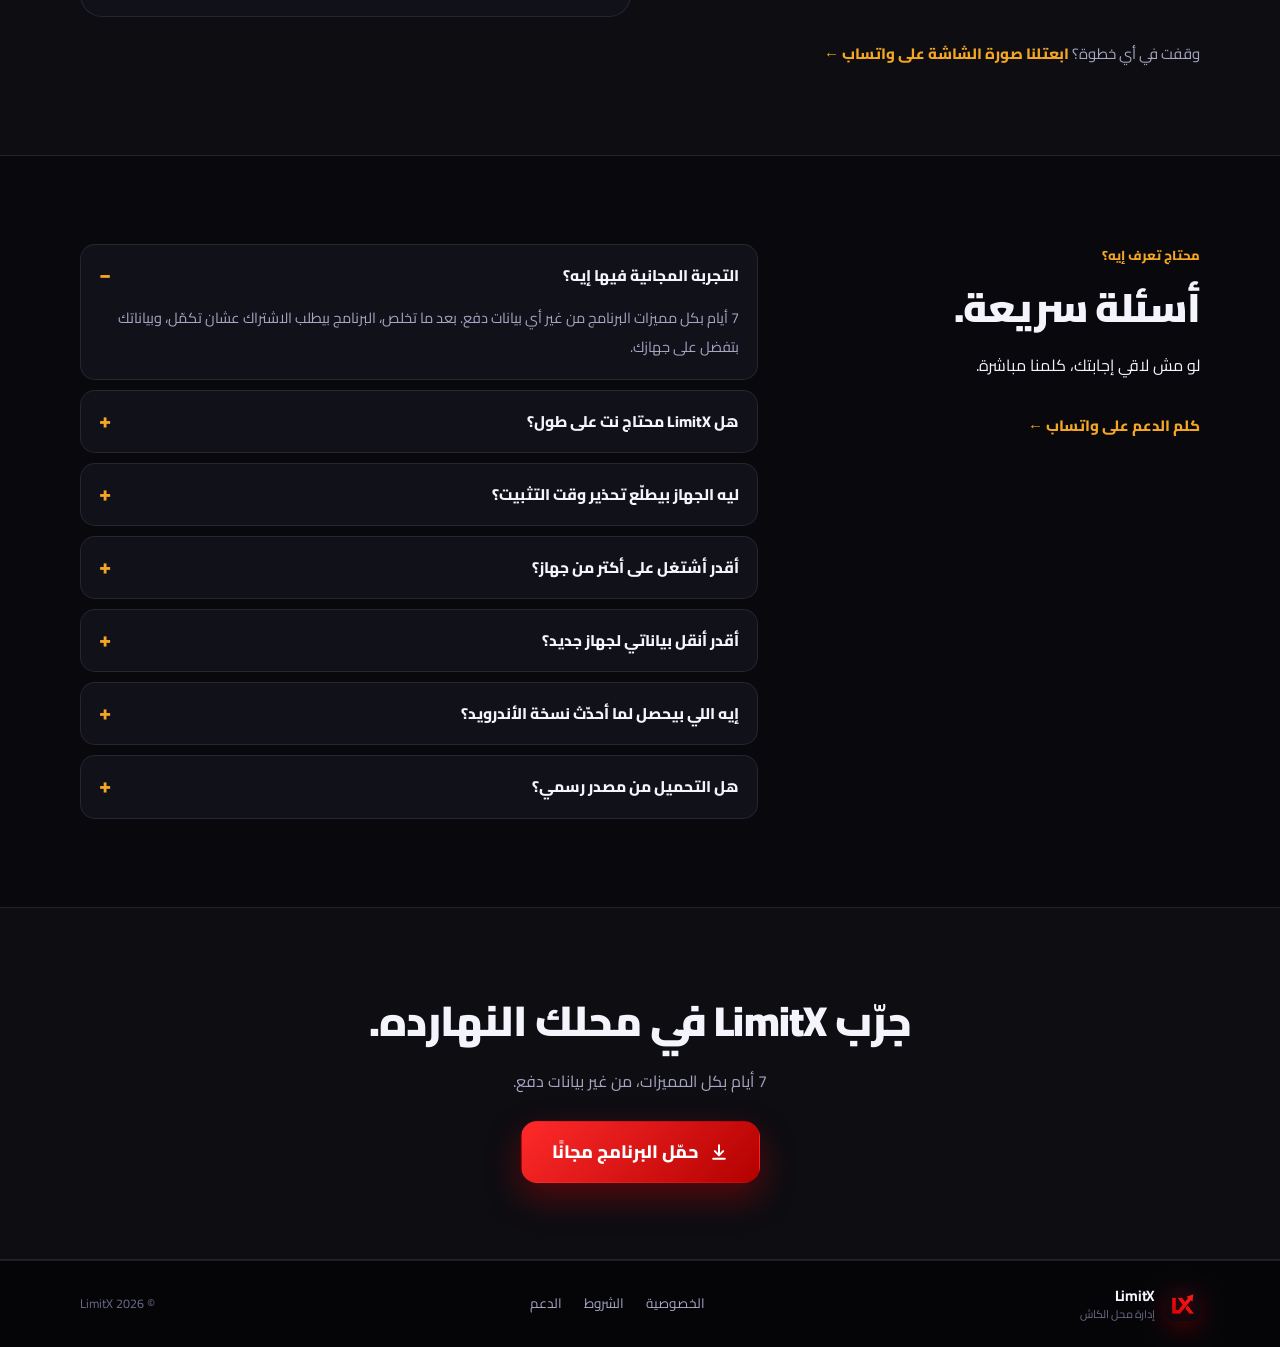
==== commit 246d277a: "chore: fallback download links to 1.1.0 Co-Authored-By: Claude Opus 5.5 <noreply@anthropic.com>" ====
--- a/index.html
+++ b/index.html
@@ -176,7 +176,7 @@
 
       <section id="download" class="section container">
         <div class="section-heading">
-          <p class="eyebrow">التحميل الرسمي — الإصدار <span data-version>1.0.68</span></p>
+          <p class="eyebrow">التحميل الرسمي — الإصدار <span data-version>1.1.0</span></p>
           <h2>اختار جهازك وحمّل على طول.</h2>
           <p>الروابط بتتحدث تلقائيًا مع آخر إصدار منشور من LimitX.</p>
         </div>
@@ -185,14 +185,14 @@
             <div class="download-card-top"><span class="platform-icon"><svg><use href="#i-phone" /></svg></span><span class="platform-tag">للموبايل والتابلت</span></div>
             <h3>LimitX للأندرويد</h3>
             <p>ملف APK للتثبيت المباشر على الموبايل أو التابلت.</p>
-            <a id="download-android" class="button button-primary button-wide" href="https://github.com/DawoodAlaa/limitx-releases/releases/download/v1.0.68/LimitX-App-1.0.68.apk" data-dl="android"><svg class="dl-icon"><use href="#i-download" /></svg>تحميل APK</a>
-            <small>حوالي 62 ميجا — Android 8.0 أو أحدث — <a class="inline-link" href="#install-android">طريقة التثبيت</a></small>
+            <a id="download-android" class="button button-primary button-wide" href="https://github.com/DawoodAlaa/limitx-releases/releases/download/v1.1.0/LimitX-App-1.1.0.apk" data-dl="android"><svg class="dl-icon"><use href="#i-download" /></svg>تحميل APK</a>
+            <small>حوالي 66 ميجا — Android 8.0 أو أحدث — <a class="inline-link" href="#install-android">طريقة التثبيت</a></small>
           </article>
           <article class="download-card" data-platform-card="windows">
             <div class="download-card-top"><span class="platform-icon"><svg><use href="#i-desktop" /></svg></span><span class="platform-tag">للكمبيوتر</span></div>
             <h3>LimitX للويندوز</h3>
             <p>مثبّت Windows كامل، وبيحدّث النسخة الحالية مع الحفاظ على بيانات الجهاز.</p>
-            <a id="download-windows" class="button button-primary button-wide" href="https://github.com/DawoodAlaa/limitx-releases/releases/download/v1.0.68/LimitX-Setup.exe" data-dl="windows"><svg class="dl-icon"><use href="#i-download" /></svg>تحميل Setup</a>
+            <a id="download-windows" class="button button-primary button-wide" href="https://github.com/DawoodAlaa/limitx-releases/releases/download/v1.1.0/LimitX-Setup.exe" data-dl="windows"><svg class="dl-icon"><use href="#i-download" /></svg>تحميل Setup</a>
             <small>حوالي 13 ميجا — Windows 10 أو أحدث 64-bit — <a class="inline-link" href="#install-windows">طريقة التثبيت</a></small>
           </article>
         </div>
@@ -292,6 +292,6 @@
       <a class="button button-primary button-wide" href="#download" data-dl="auto"><svg class="dl-icon"><use href="#i-download" /></svg><span data-label>حمّل البرنامج مجانًا</span></a>
     </div>
     <div id="toast" class="toast" role="status" aria-live="polite"></div>
-    <script src="app.js?v=6" defer></script>
+    <script src="app.js?v=7" defer></script>
   </body>
 </html>
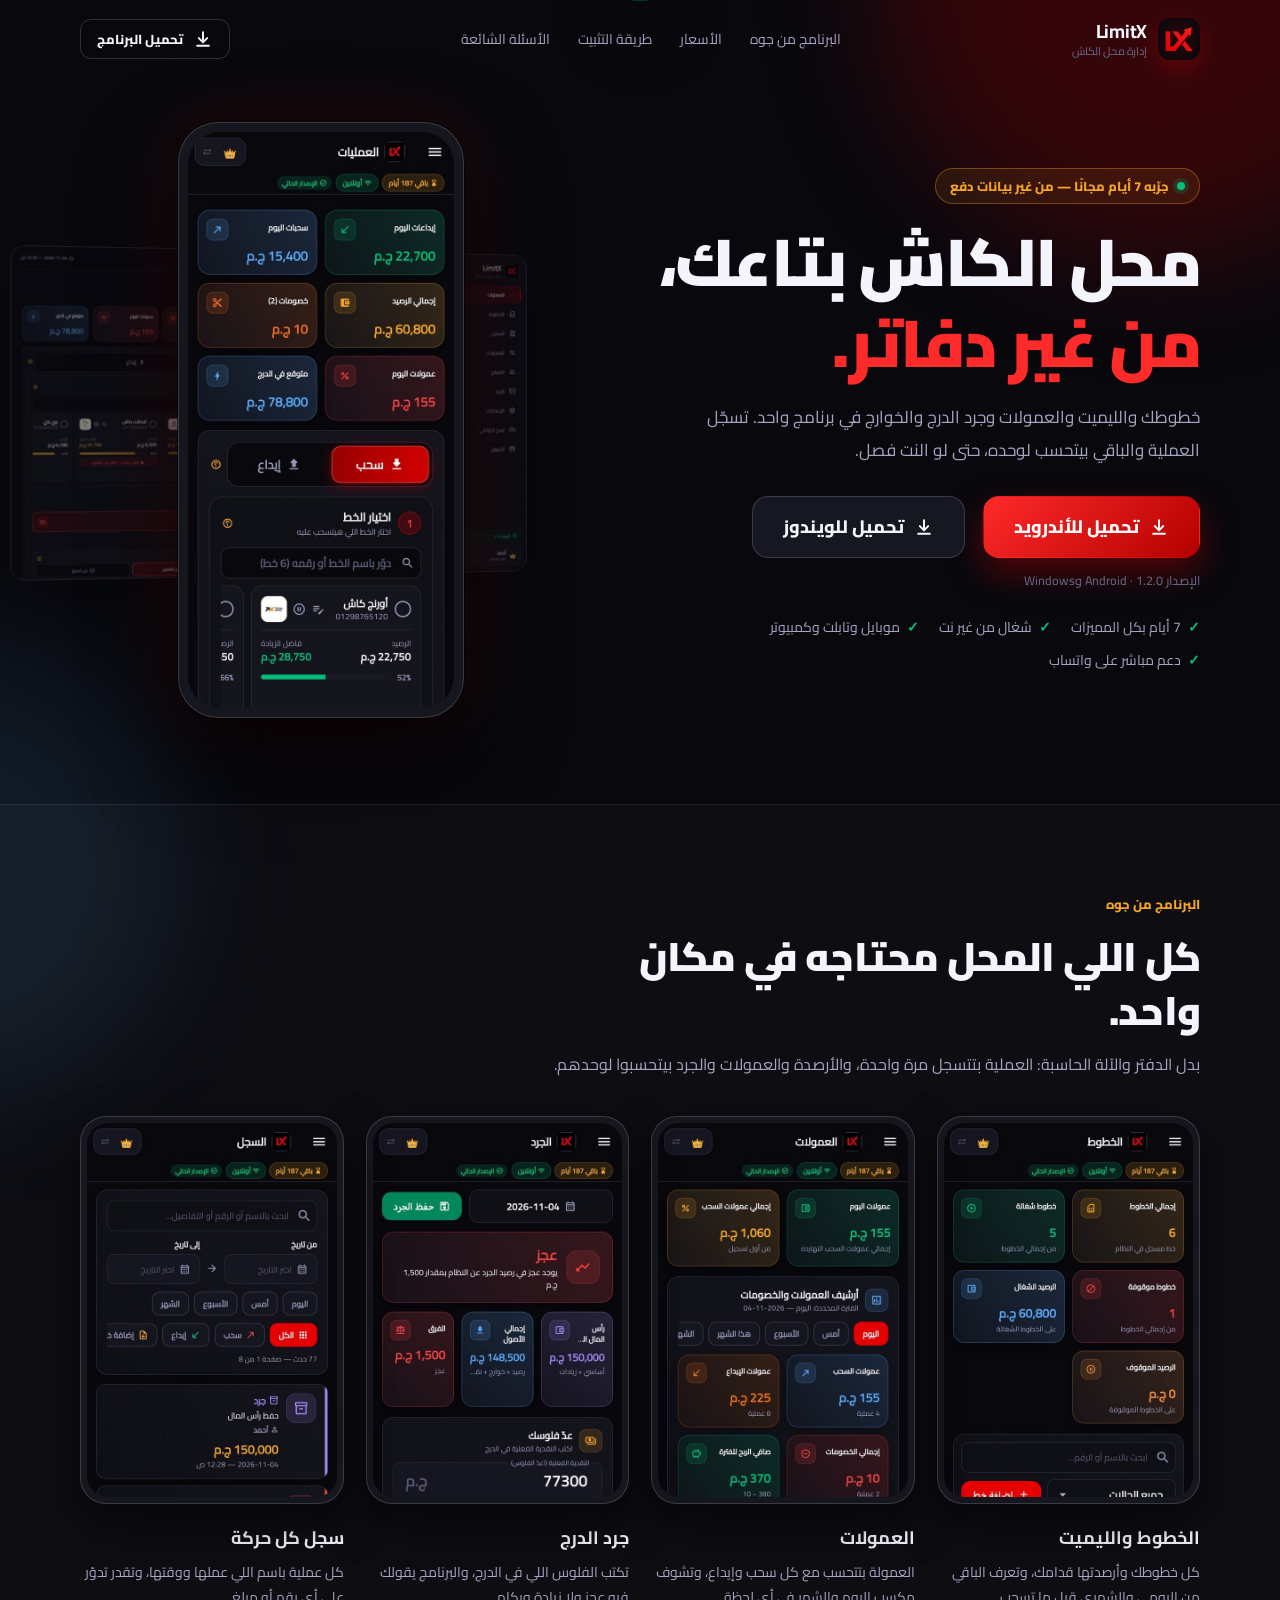
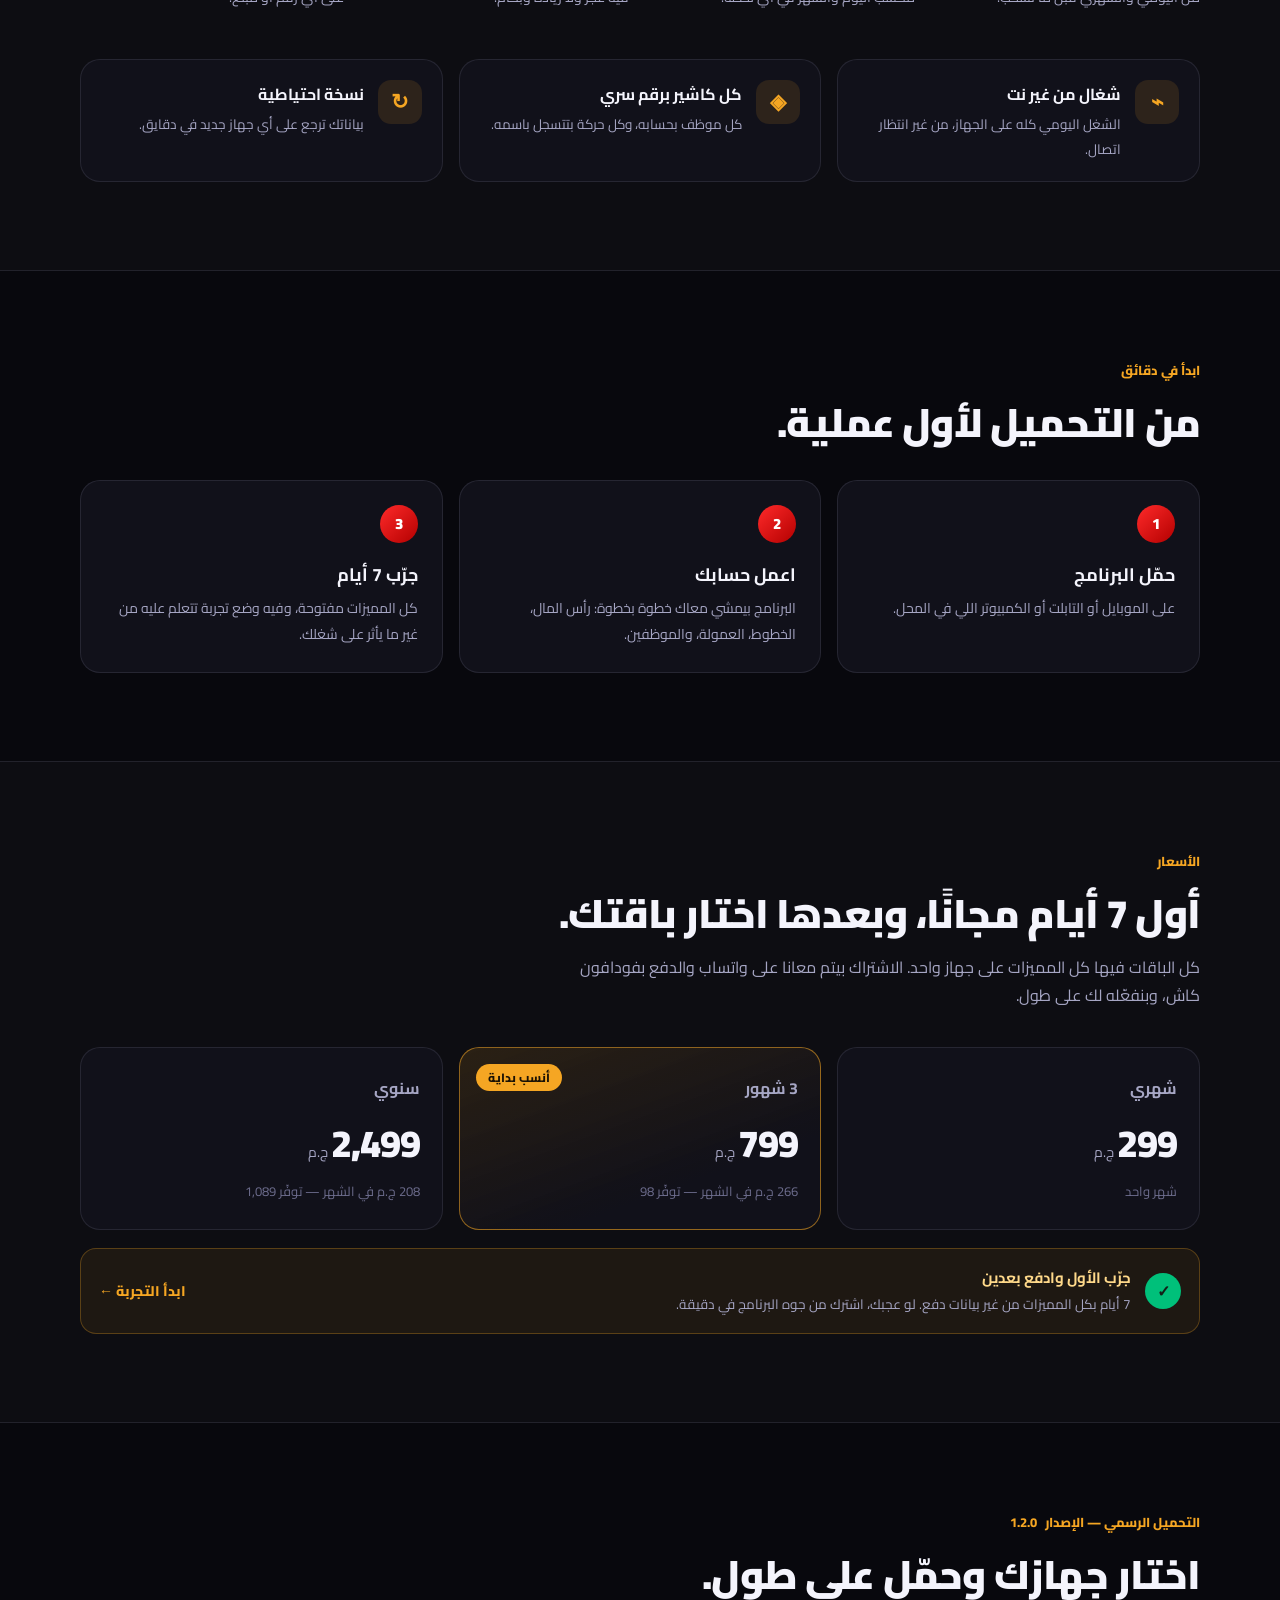
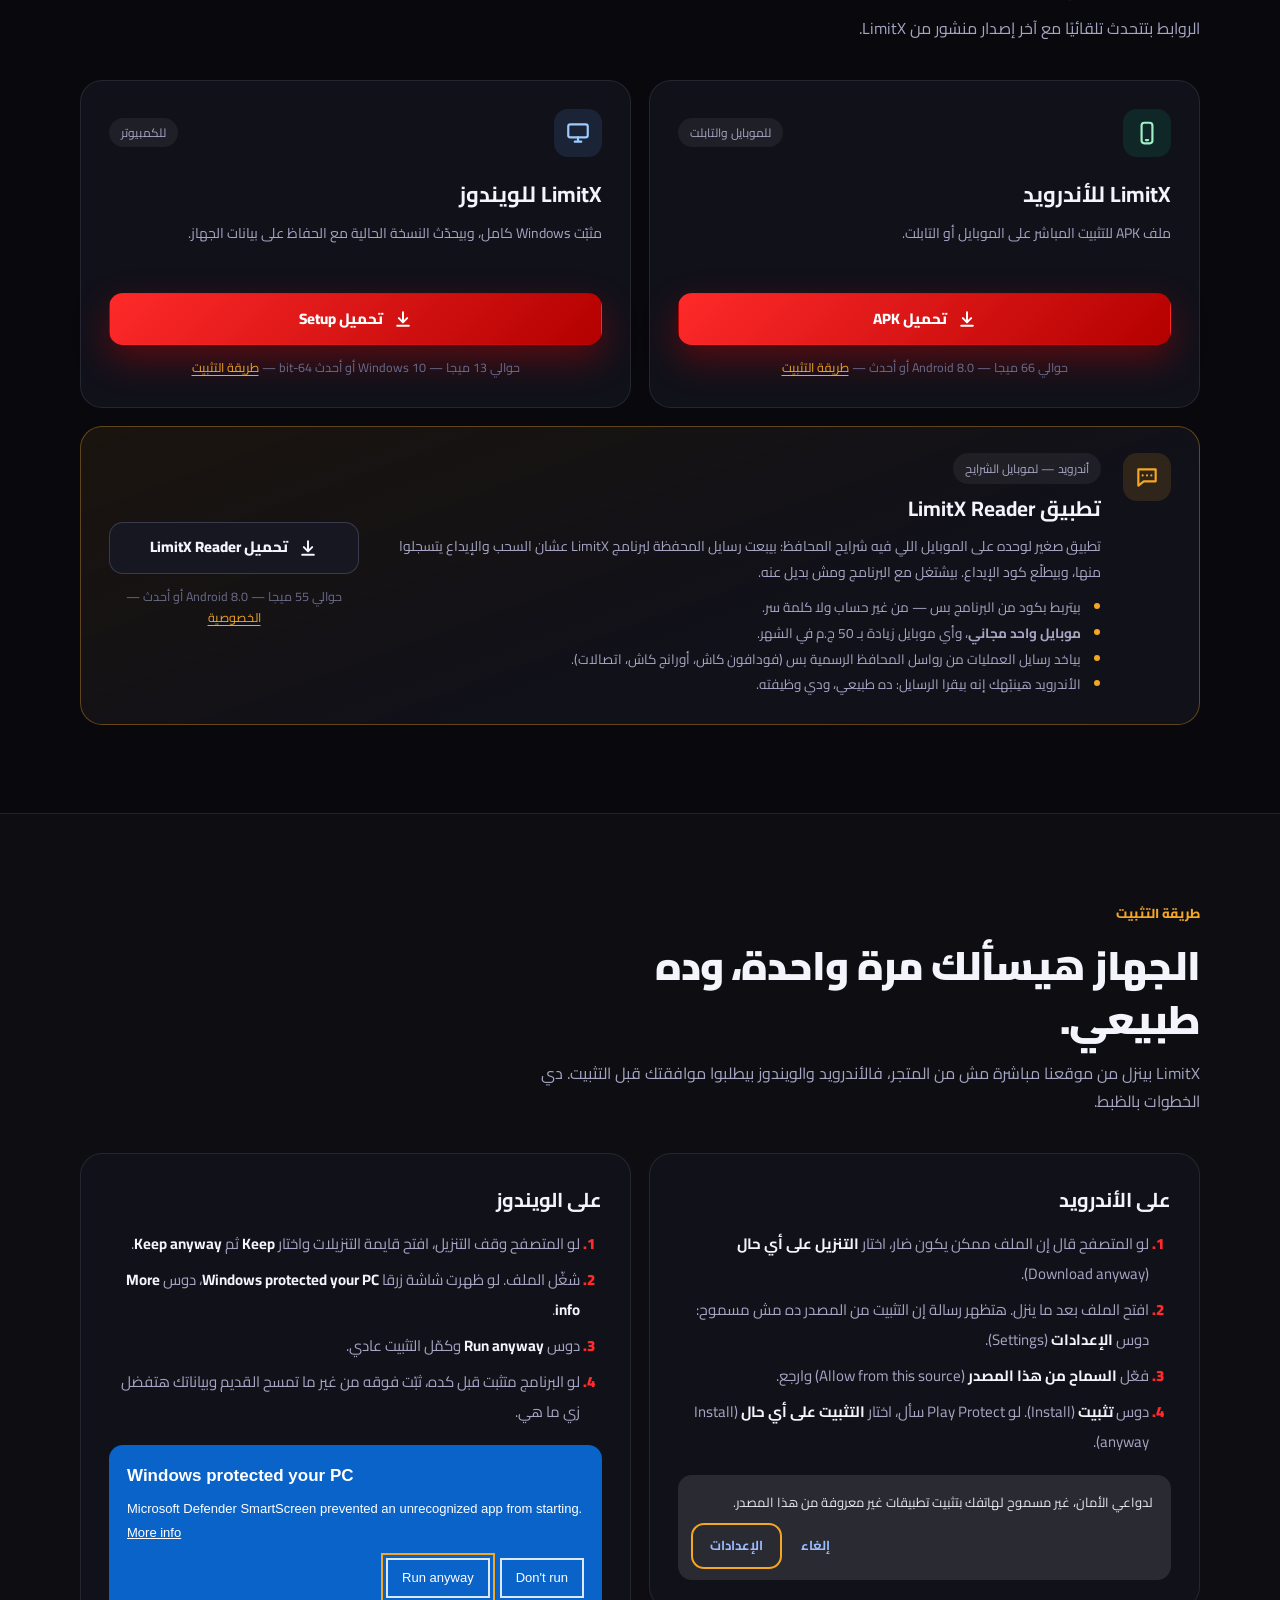
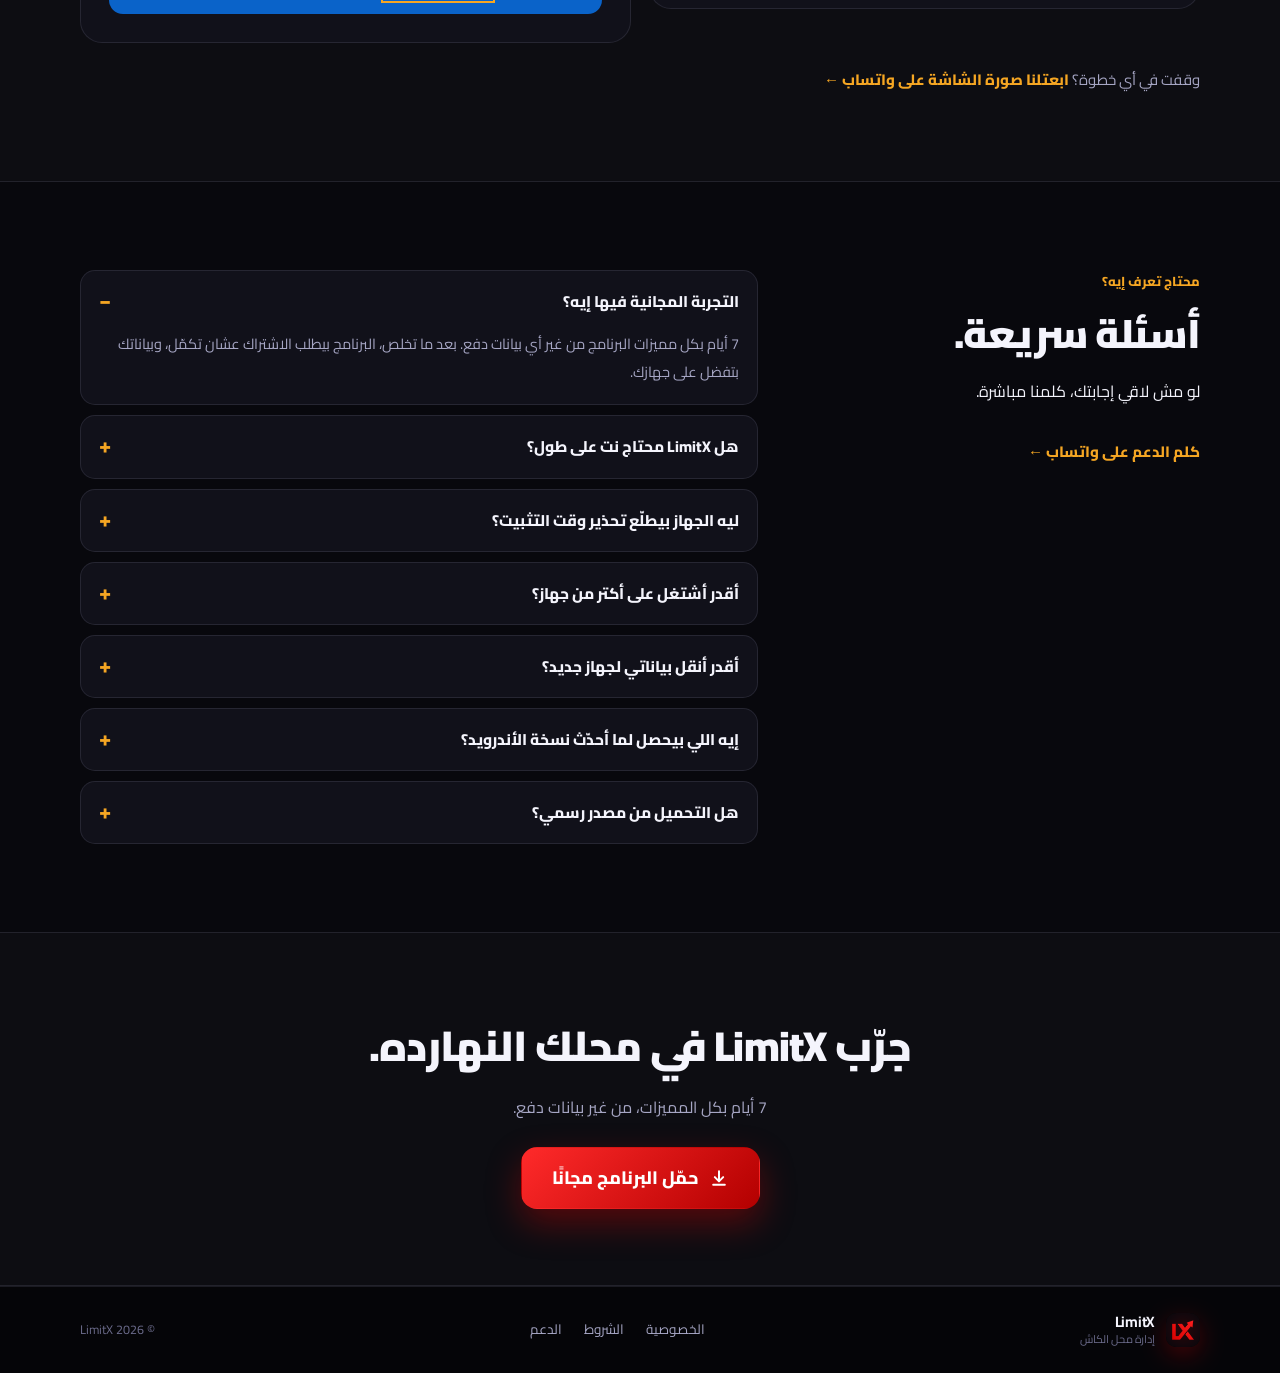
==== commit 34735638: "feat: LimitX Reader as a separate app, 1.2.0 links, privacy update Co-Authored-By: Claude Opus 5.5 <" ====
--- a/index.html
+++ b/index.html
@@ -19,7 +19,7 @@
     <link rel="icon" href="assets/limitx-icon.png" />
     <link rel="preconnect" href="https://fonts.googleapis.com" />
     <link rel="preconnect" href="https://fonts.gstatic.com" crossorigin />
-    <link rel="stylesheet" href="styles.css?v=6" />
+    <link rel="stylesheet" href="styles.css?v=7" />
   </head>
   <body>
     <svg width="0" height="0" style="position:absolute" aria-hidden="true">
@@ -176,7 +176,7 @@
 
       <section id="download" class="section container">
         <div class="section-heading">
-          <p class="eyebrow">التحميل الرسمي — الإصدار <span data-version>1.1.0</span></p>
+          <p class="eyebrow">التحميل الرسمي — الإصدار <span data-version>1.2.0</span></p>
           <h2>اختار جهازك وحمّل على طول.</h2>
           <p>الروابط بتتحدث تلقائيًا مع آخر إصدار منشور من LimitX.</p>
         </div>
@@ -185,14 +185,14 @@
             <div class="download-card-top"><span class="platform-icon"><svg><use href="#i-phone" /></svg></span><span class="platform-tag">للموبايل والتابلت</span></div>
             <h3>LimitX للأندرويد</h3>
             <p>ملف APK للتثبيت المباشر على الموبايل أو التابلت.</p>
-            <a id="download-android" class="button button-primary button-wide" href="https://github.com/DawoodAlaa/limitx-releases/releases/download/v1.1.0/LimitX-App-1.1.0.apk" data-dl="android"><svg class="dl-icon"><use href="#i-download" /></svg>تحميل APK</a>
+            <a id="download-android" class="button button-primary button-wide" href="https://github.com/DawoodAlaa/limitx-releases/releases/download/v1.2.0/LimitX-App-1.2.0.apk" data-dl="android"><svg class="dl-icon"><use href="#i-download" /></svg>تحميل APK</a>
             <small>حوالي 66 ميجا — Android 8.0 أو أحدث — <a class="inline-link" href="#install-android">طريقة التثبيت</a></small>
           </article>
           <article class="download-card" data-platform-card="windows">
             <div class="download-card-top"><span class="platform-icon"><svg><use href="#i-desktop" /></svg></span><span class="platform-tag">للكمبيوتر</span></div>
             <h3>LimitX للويندوز</h3>
             <p>مثبّت Windows كامل، وبيحدّث النسخة الحالية مع الحفاظ على بيانات الجهاز.</p>
-            <a id="download-windows" class="button button-primary button-wide" href="https://github.com/DawoodAlaa/limitx-releases/releases/download/v1.1.0/LimitX-Setup.exe" data-dl="windows"><svg class="dl-icon"><use href="#i-download" /></svg>تحميل Setup</a>
+            <a id="download-windows" class="button button-primary button-wide" href="https://github.com/DawoodAlaa/limitx-releases/releases/download/v1.2.0/LimitX-Setup.exe" data-dl="windows"><svg class="dl-icon"><use href="#i-download" /></svg>تحميل Setup</a>
             <small>حوالي 13 ميجا — Windows 10 أو أحدث 64-bit — <a class="inline-link" href="#install-windows">طريقة التثبيت</a></small>
           </article>
         </div>
@@ -200,18 +200,19 @@
         <article id="reader" class="reader-card">
           <span class="platform-icon"><svg><use href="#i-sms" /></svg></span>
           <div class="reader-body">
-            <span class="platform-tag">أندرويد — لموبايل الشرايح بس</span>
-            <h3>نسخة القارئ LimitX Reader</h3>
-            <p>نفس البرنامج ومعاه قراية رسايل المحافظ، عشان السحب والإيداع يتسجلوا من الرسالة. نزّلها على الموبايل اللي فيه شرايح المحافظ. لو مش هتستخدم التسجيل التلقائي، نزّل النسخة العادية.</p>
+            <span class="platform-tag">أندرويد — لموبايل الشرايح</span>
+            <h3>تطبيق LimitX Reader</h3>
+            <p>تطبيق صغير لوحده على الموبايل اللي فيه شرايح المحافظ: بيبعت رسايل المحفظة لبرنامج LimitX عشان السحب والإيداع يتسجلوا منها، وبيطلّع كود الإيداع. بيشتغل مع البرنامج ومش بديل عنه.</p>
             <ul>
-              <li>بتتثبّت فوق LimitX العادي، وبياناتك بتفضل زي ما هي.</li>
-              <li>بتاخد رسايل العمليات من رواسل المحافظ الرسمية بس (فودافون كاش، أورانج كاش، اتصالات).</li>
-              <li>الأندرويد هينبّهك إنها بتقرا الرسايل: ده طبيعي، ودي وظيفتها.</li>
+              <li>بيتربط بكود من البرنامج بس — من غير حساب ولا كلمة سر.</li>
+              <li><b>موبايل واحد مجاني</b>، وأي موبايل زيادة بـ 50 ج.م في الشهر.</li>
+              <li>بياخد رسايل العمليات من رواسل المحافظ الرسمية بس (فودافون كاش، أورانج كاش، اتصالات).</li>
+              <li>الأندرويد هينبّهك إنه بيقرا الرسايل: ده طبيعي، ودي وظيفته.</li>
             </ul>
           </div>
           <div class="reader-action">
-            <a id="download-reader" class="button button-secondary button-wide" href="https://github.com/DawoodAlaa/limitx-releases/releases/latest/download/LimitX-Reader.apk" data-dl="reader"><svg class="dl-icon"><use href="#i-download" /></svg>تحميل نسخة القارئ</a>
-            <small>حوالي 66 ميجا — Android 8.0 أو أحدث — <a class="inline-link" href="privacy.html#sms">الخصوصية</a></small>
+            <a id="download-reader" class="button button-secondary button-wide" href="https://github.com/DawoodAlaa/limitx-releases/releases/latest/download/LimitX-Reader.apk" data-dl="reader"><svg class="dl-icon"><use href="#i-download" /></svg>تحميل LimitX Reader</a>
+            <small>حوالي 55 ميجا — Android 8.0 أو أحدث — <a class="inline-link" href="privacy.html#sms">الخصوصية</a></small>
           </div>
         </article>
       </section>
@@ -292,6 +293,6 @@
       <a class="button button-primary button-wide" href="#download" data-dl="auto"><svg class="dl-icon"><use href="#i-download" /></svg><span data-label>حمّل البرنامج مجانًا</span></a>
     </div>
     <div id="toast" class="toast" role="status" aria-live="polite"></div>
-    <script src="app.js?v=7" defer></script>
+    <script src="app.js?v=8" defer></script>
   </body>
 </html>
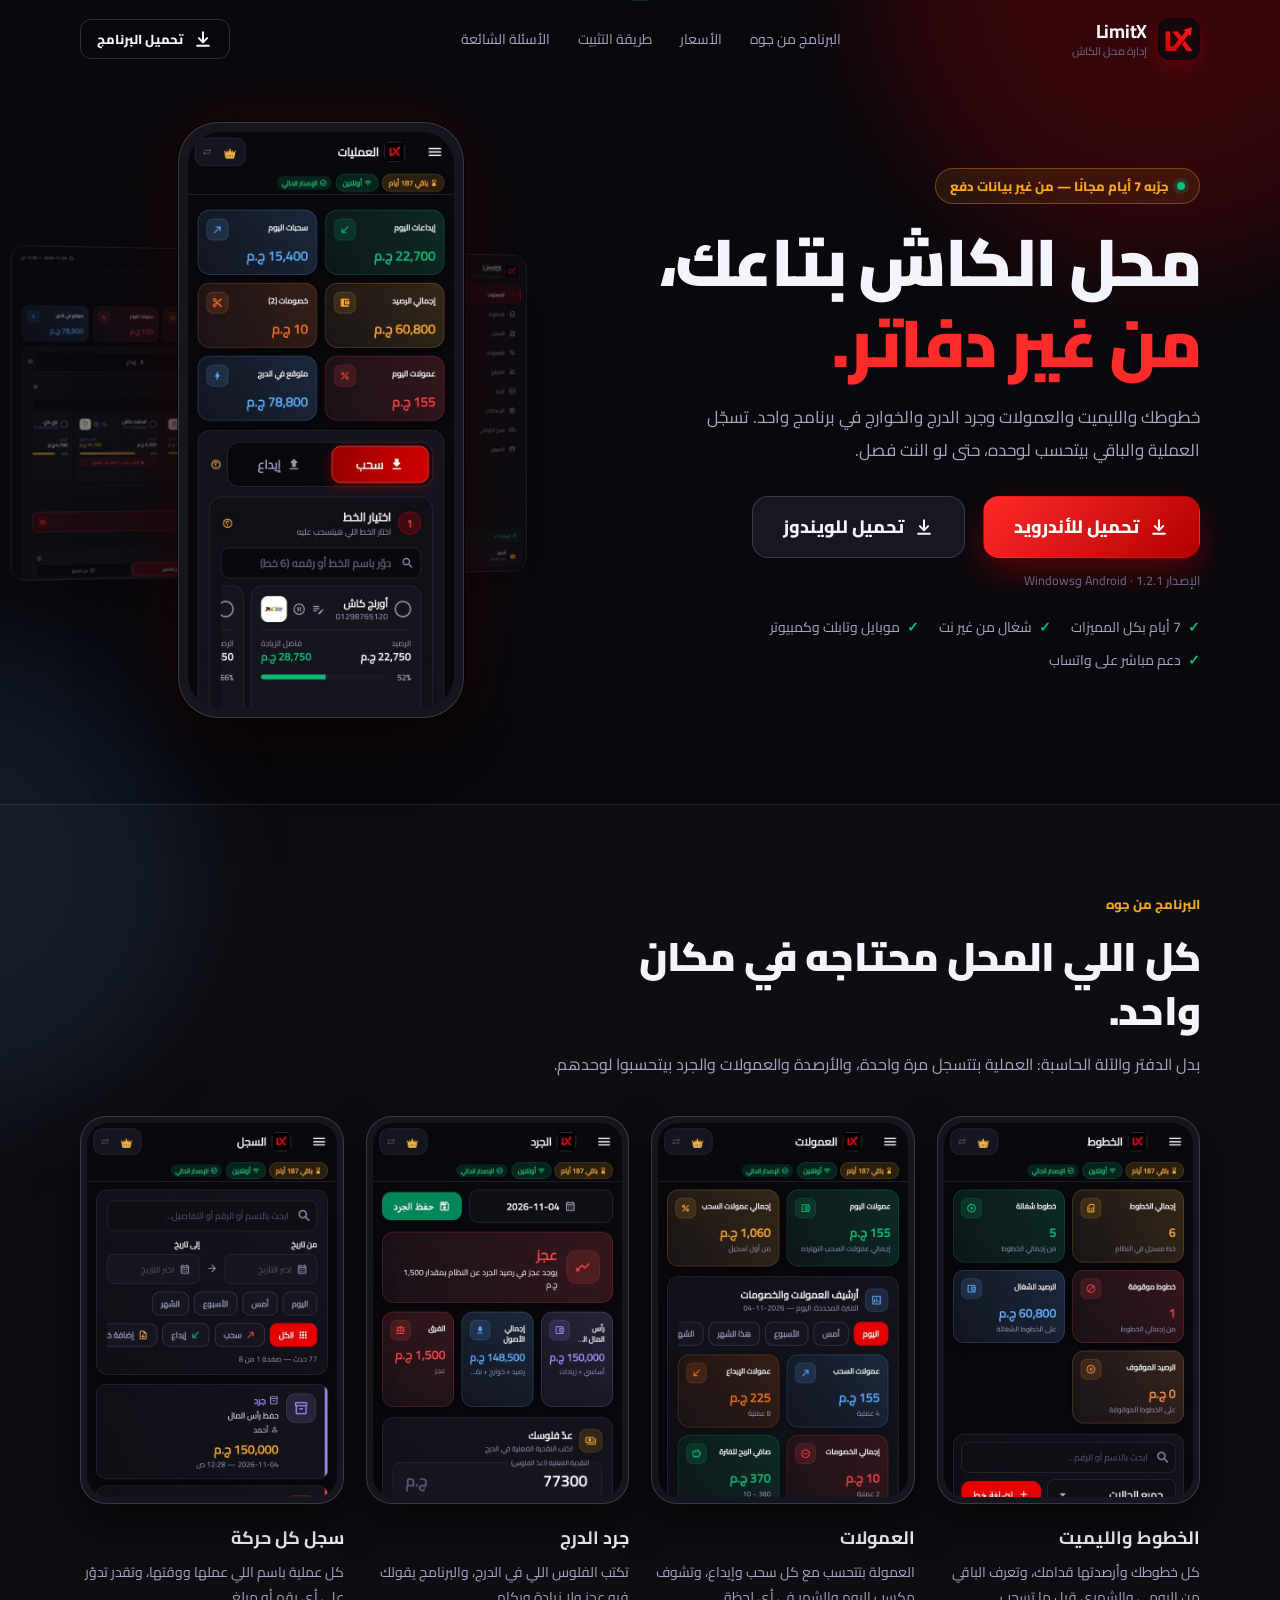
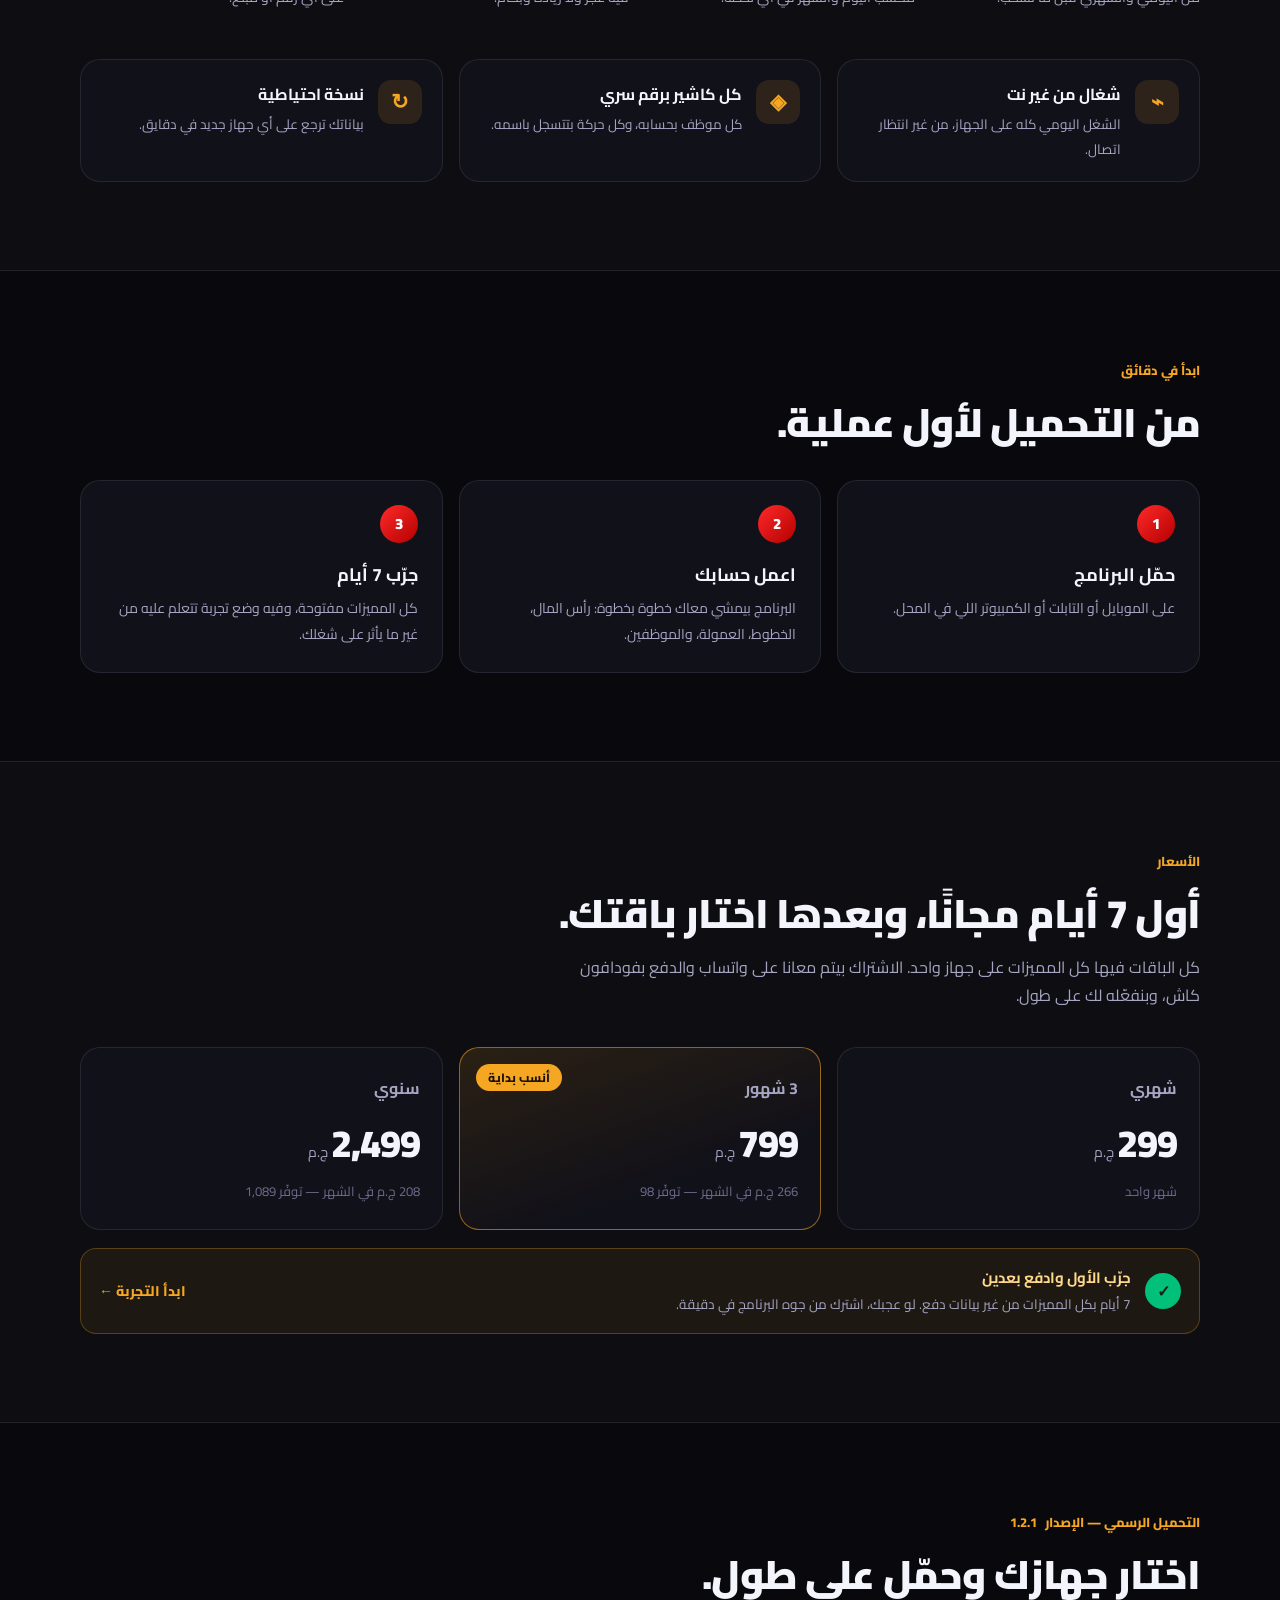
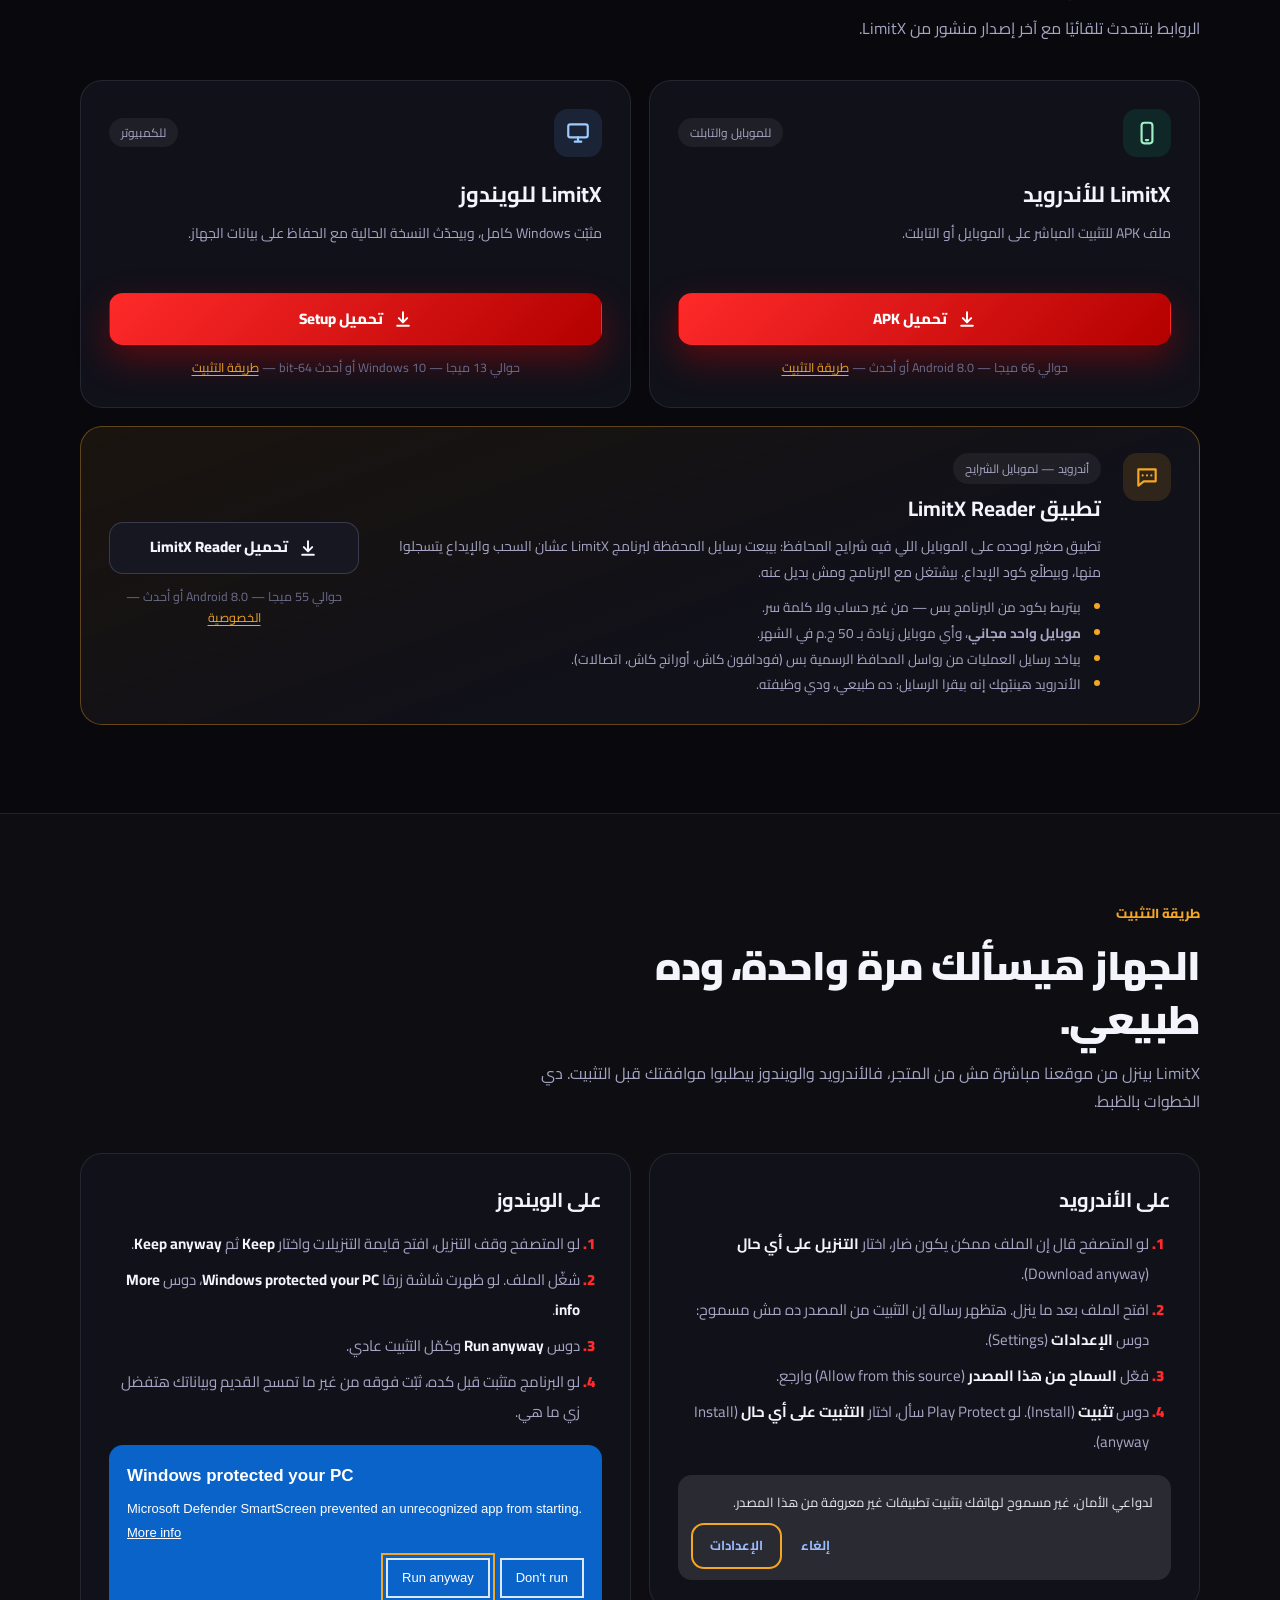
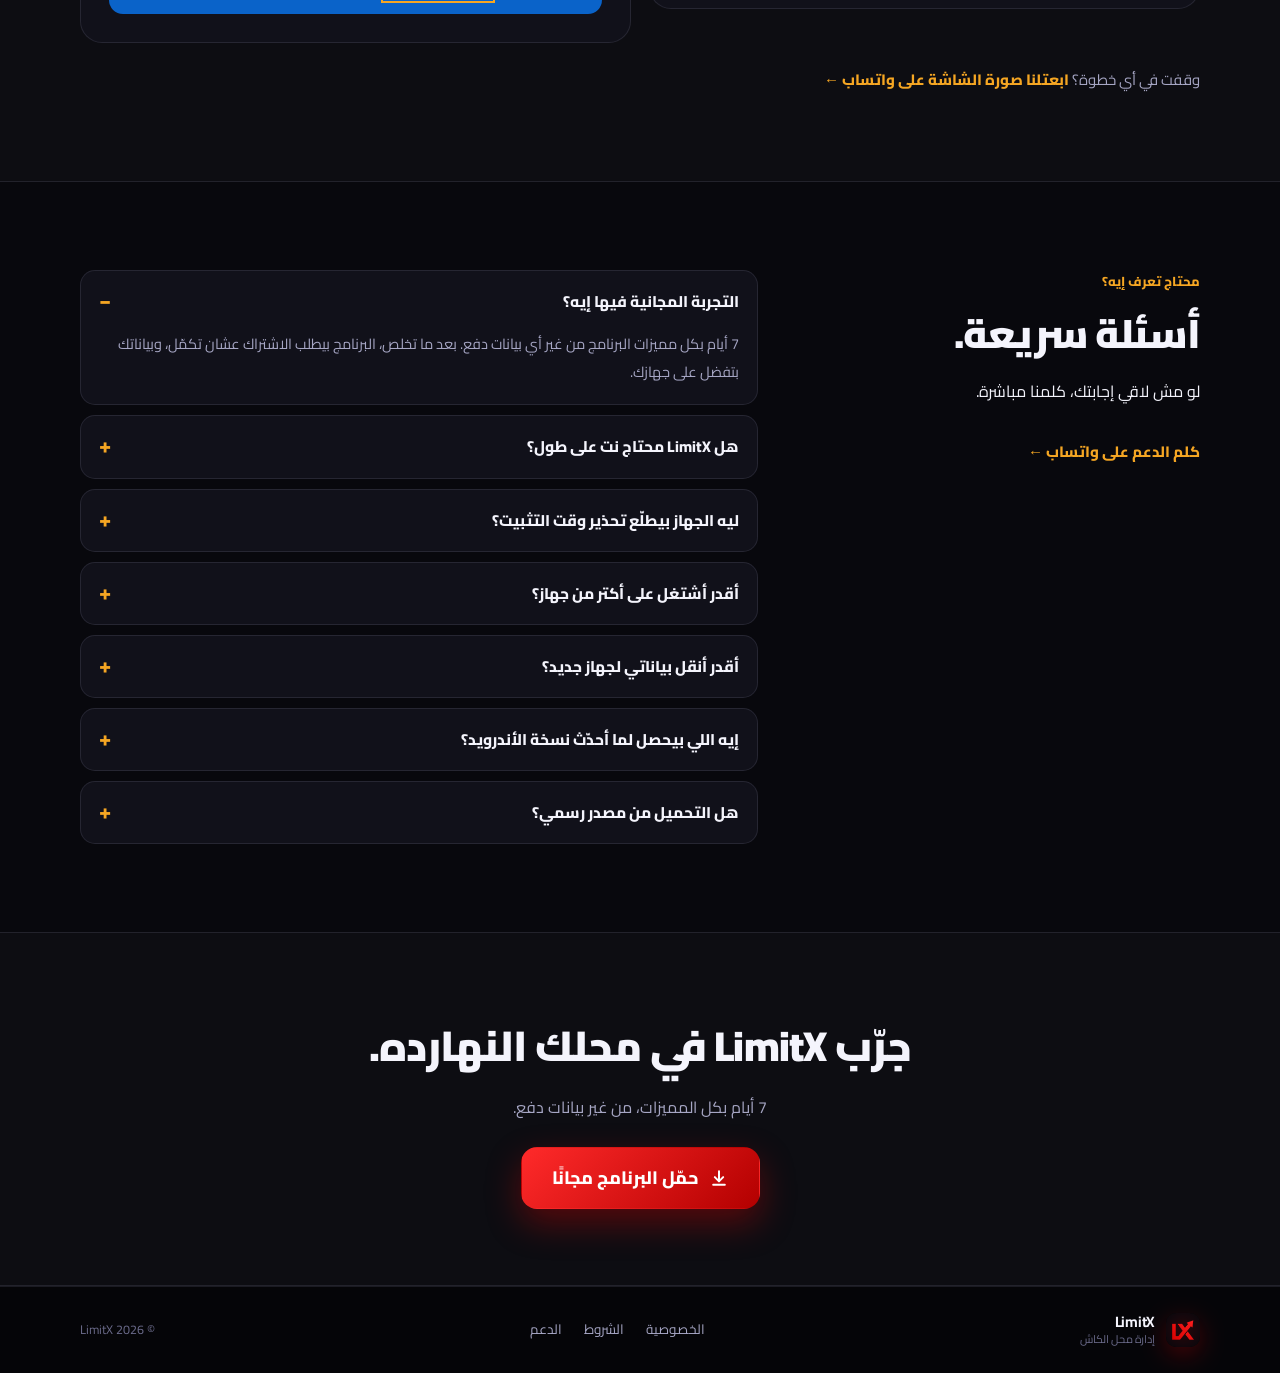
==== commit 78201417: "Release 1.2.1 download links Co-Authored-By: Claude Opus 5.5 <noreply@anthropic.com>" ====
--- a/index.html
+++ b/index.html
@@ -176,7 +176,7 @@
 
       <section id="download" class="section container">
         <div class="section-heading">
-          <p class="eyebrow">التحميل الرسمي — الإصدار <span data-version>1.2.0</span></p>
+          <p class="eyebrow">التحميل الرسمي — الإصدار <span data-version>1.2.1</span></p>
           <h2>اختار جهازك وحمّل على طول.</h2>
           <p>الروابط بتتحدث تلقائيًا مع آخر إصدار منشور من LimitX.</p>
         </div>
@@ -185,14 +185,14 @@
             <div class="download-card-top"><span class="platform-icon"><svg><use href="#i-phone" /></svg></span><span class="platform-tag">للموبايل والتابلت</span></div>
             <h3>LimitX للأندرويد</h3>
             <p>ملف APK للتثبيت المباشر على الموبايل أو التابلت.</p>
-            <a id="download-android" class="button button-primary button-wide" href="https://github.com/DawoodAlaa/limitx-releases/releases/download/v1.2.0/LimitX-App-1.2.0.apk" data-dl="android"><svg class="dl-icon"><use href="#i-download" /></svg>تحميل APK</a>
+            <a id="download-android" class="button button-primary button-wide" href="https://github.com/DawoodAlaa/limitx-releases/releases/download/v1.2.1/LimitX-App-1.2.1.apk" data-dl="android"><svg class="dl-icon"><use href="#i-download" /></svg>تحميل APK</a>
             <small>حوالي 66 ميجا — Android 8.0 أو أحدث — <a class="inline-link" href="#install-android">طريقة التثبيت</a></small>
           </article>
           <article class="download-card" data-platform-card="windows">
             <div class="download-card-top"><span class="platform-icon"><svg><use href="#i-desktop" /></svg></span><span class="platform-tag">للكمبيوتر</span></div>
             <h3>LimitX للويندوز</h3>
             <p>مثبّت Windows كامل، وبيحدّث النسخة الحالية مع الحفاظ على بيانات الجهاز.</p>
-            <a id="download-windows" class="button button-primary button-wide" href="https://github.com/DawoodAlaa/limitx-releases/releases/download/v1.2.0/LimitX-Setup.exe" data-dl="windows"><svg class="dl-icon"><use href="#i-download" /></svg>تحميل Setup</a>
+            <a id="download-windows" class="button button-primary button-wide" href="https://github.com/DawoodAlaa/limitx-releases/releases/download/v1.2.1/LimitX-Setup.exe" data-dl="windows"><svg class="dl-icon"><use href="#i-download" /></svg>تحميل Setup</a>
             <small>حوالي 13 ميجا — Windows 10 أو أحدث 64-bit — <a class="inline-link" href="#install-windows">طريقة التثبيت</a></small>
           </article>
         </div>
@@ -293,6 +293,6 @@
       <a class="button button-primary button-wide" href="#download" data-dl="auto"><svg class="dl-icon"><use href="#i-download" /></svg><span data-label>حمّل البرنامج مجانًا</span></a>
     </div>
     <div id="toast" class="toast" role="status" aria-live="polite"></div>
-    <script src="app.js?v=8" defer></script>
+    <script src="app.js?v=9" defer></script>
   </body>
 </html>
